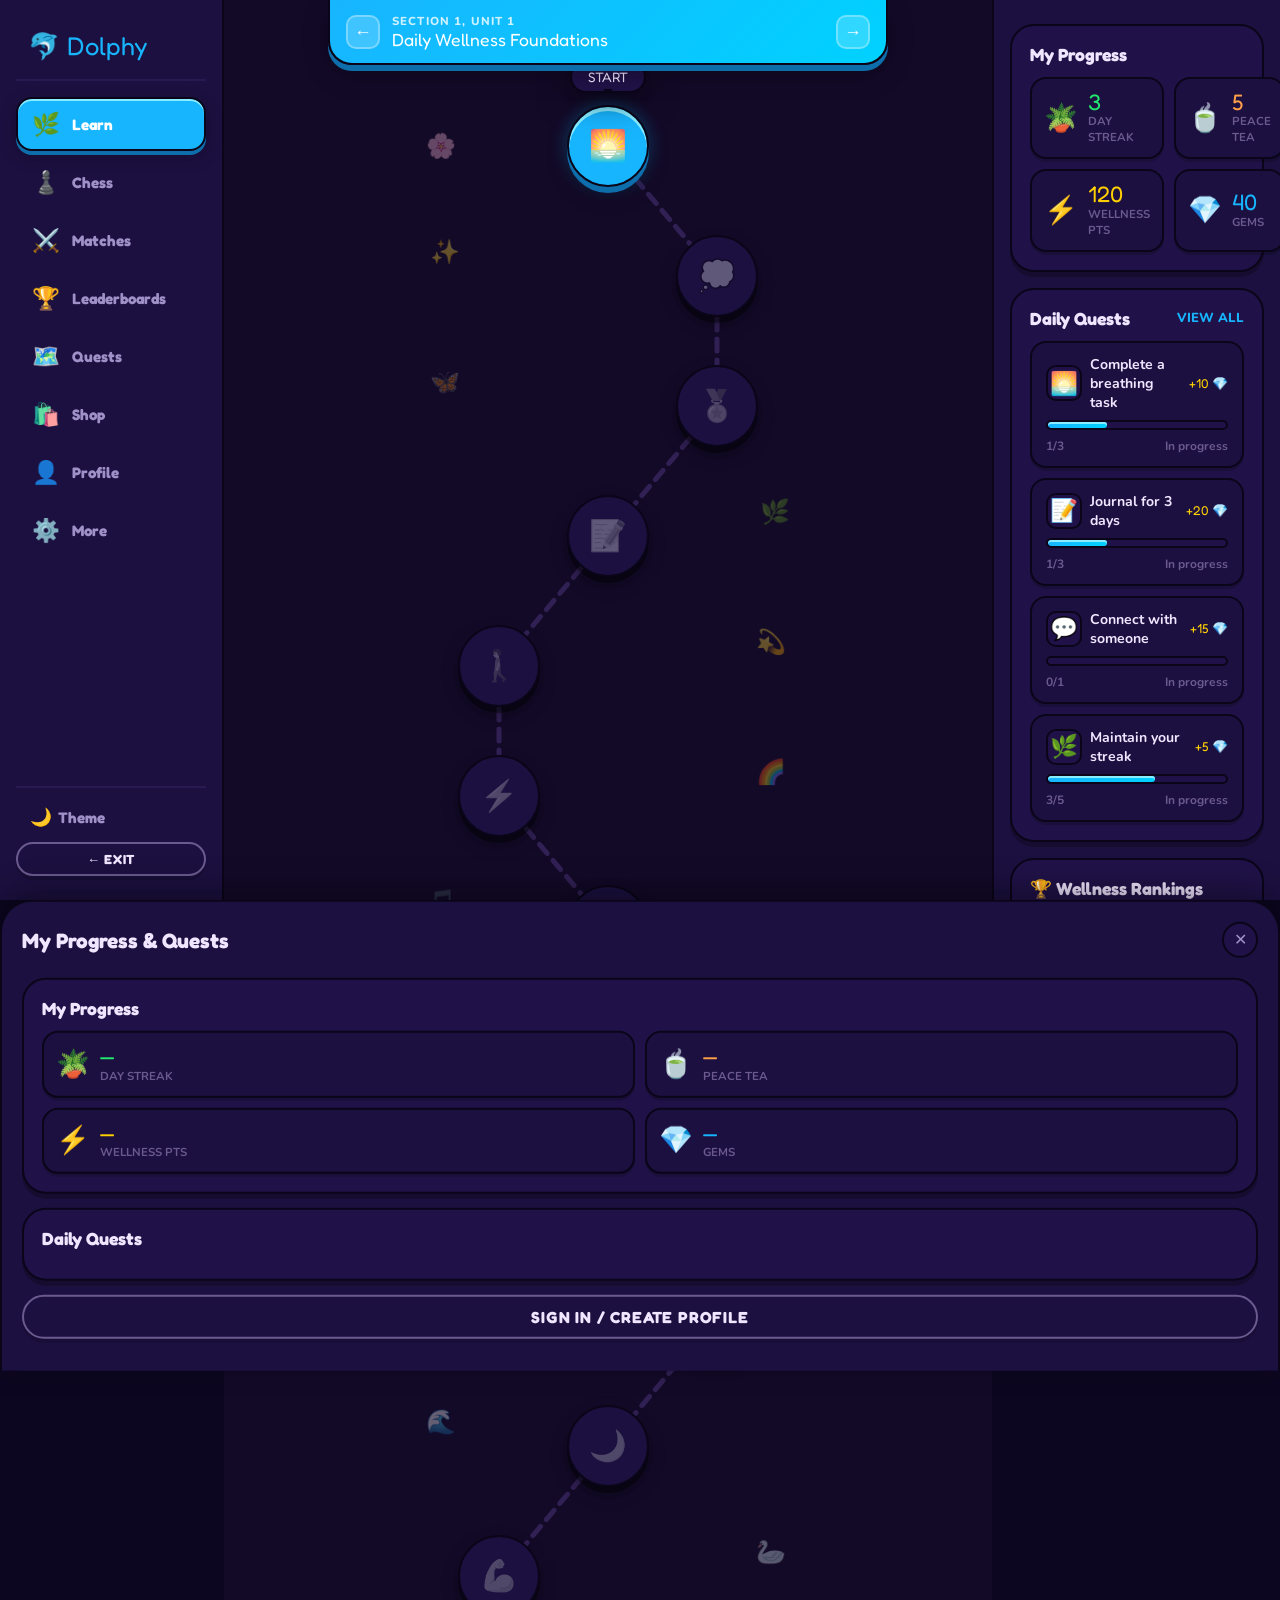
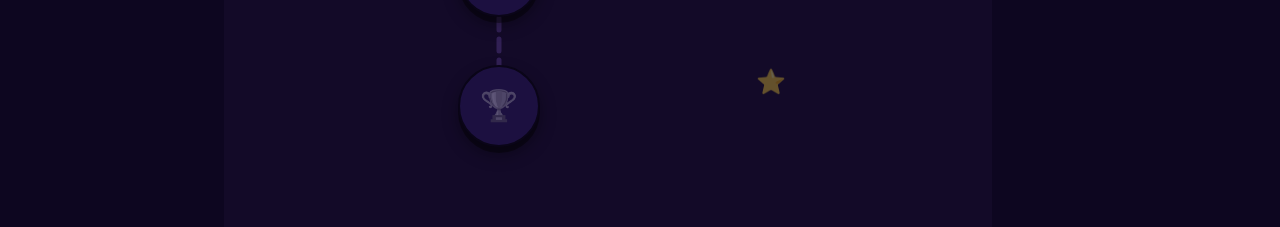
==== app.html @ 39a1925b "frontend'in yarisi bitti." ====
<!DOCTYPE html>
<html lang="en" data-theme="dark">
<head>
  <meta charset="UTF-8" />
  <meta name="viewport" content="width=device-width, initial-scale=1.0" />
  <title>Daily Wellness Path — Dolphy</title>
  <meta name="description" content="Your daily mental wellness learning path on Dolphy." />
  <link rel="preconnect" href="https://fonts.googleapis.com" />
  <link rel="preconnect" href="https://fonts.gstatic.com" crossorigin />
  <link href="https://fonts.googleapis.com/css2?family=Fredoka+One&family=Nunito:wght@400;600;700;800;900&display=swap" rel="stylesheet" />
  <link rel="stylesheet" href="styles.css" />
</head>
<body>

  <!-- Mobile Topbar -->
  <header class="mobile-topbar" id="mobile-topbar" role="banner">
    <div class="mobile-topbar__logo">🐬 Dolphy</div>
    <div class="mobile-topbar__stats" role="status" aria-label="Your stats">
      <div class="stat-chip" title="Day Streak"><span class="stat-chip__icon" aria-hidden="true">🪴</span><span class="stat-chip__val" id="m-streak">—</span></div>
      <div class="stat-chip" title="Peace Tea"><span class="stat-chip__icon" aria-hidden="true">🍵</span><span class="stat-chip__val" id="m-hp">—</span></div>
      <div class="stat-chip" title="Wellness Points"><span class="stat-chip__icon" aria-hidden="true">⚡</span><span class="stat-chip__val" id="m-xp">—</span></div>
      <button class="theme-toggle theme-toggle--sm" id="theme-toggle-mobile" onclick="ThemeManager.toggle()" aria-label="Toggle theme">
        <span class="theme-toggle__icon">🌙</span>
      </button>
    </div>
  </header>

  <div class="app-layout">

    <!-- LEFT SIDEBAR -->
    <aside class="sidebar-left" id="sidebar-left" role="navigation" aria-label="App navigation">
      <div class="sidebar-left__logo">🐬 Dolphy</div>
      <nav class="sidebar-nav" id="sidebar-nav" aria-label="Main menu"></nav>
      <div class="sidebar-left__footer">
        <button class="theme-toggle theme-toggle--sidebar" onclick="ThemeManager.toggle()" aria-label="Toggle theme">
          <span class="theme-toggle__icon">🌙</span>
          <span class="theme-toggle__label">Theme</span>
        </button>
        <button class="clay-btn clay-btn--ghost clay-btn--sm sidebar-logout" id="btn-exit-app" onclick="App.navigate('landing')">← Exit</button>
      </div>
    </aside>

    <!-- MAIN CONTENT FEED -->
    <main class="main-feed" id="main-feed" role="main">

      <!-- LEARN PANEL -->
      <div class="content-panel" id="panel-learn">
        <div class="section-banner" id="section-banner">
          <button class="section-banner__back" id="btn-prev-section" onclick="PathManager.prevSection()" aria-label="Previous section">←</button>
          <div class="section-banner__text">
            <div class="section-banner__label" id="banner-label">SECTION 1, UNIT 1</div>
            <div class="section-banner__title" id="banner-title">Daily Wellness Foundations</div>
          </div>
          <button class="section-banner__next" id="btn-next-section" onclick="PathManager.nextSection()" aria-label="Next section">→</button>
        </div>
        <div class="node-path-canvas" id="node-path-canvas" role="list" aria-label="Wellness task path"></div>
      </div>

      <!-- CHESS PANEL -->
      <div class="content-panel" id="panel-chess" style="display:none;"></div>

      <!-- PLACEHOLDER PANELS -->
      <div class="content-panel" id="panel-leaderboards" style="display:none;">
        <div class="placeholder-panel"><div class="placeholder-panel__emoji">🏆</div><h2>Leaderboards</h2><p>Complete more daily tasks to unlock competitive wellness rankings!</p></div>
      </div>
      <div class="content-panel" id="panel-quests" style="display:none;">
        <div class="placeholder-panel"><div class="placeholder-panel__emoji">🗺️</div><h2>Weekly Quests</h2><p>Special weekly wellness challenges appear here. Keep up your streak!</p></div>
      </div>
      <div class="content-panel" id="panel-shop" style="display:none;">
        <div class="placeholder-panel"><div class="placeholder-panel__emoji">🛍️</div><h2>Shop</h2><p>Spend your Gems on themes, power-ups, and wellness extras — coming soon!</p></div>
      </div>
      <div class="content-panel" id="panel-profile" style="display:none;">
        <div class="placeholder-panel"><div class="placeholder-panel__emoji">👤</div><h2>Profile</h2><p>View your wellness history, mood trends, and journal entries — coming soon!</p></div>
      </div>
      <div class="content-panel" id="panel-matches" style="display:none;">
        <div class="placeholder-panel"><div class="placeholder-panel__emoji">🤝</div><h2>Buddy System</h2><p>Connect with a wellness buddy and support each other — coming soon!</p></div>
      </div>
      <div class="content-panel" id="panel-more" style="display:none;">
        <div class="placeholder-panel"><div class="placeholder-panel__emoji">⚙️</div><h2>Settings</h2><p>Notification preferences, accessibility options, and more — coming soon!</p></div>
      </div>
    </main>

    <!-- RIGHT SIDEBAR -->
    <aside class="sidebar-right" id="sidebar-right" role="complementary" aria-label="Stats and quests">

      <!-- User Stats Card -->
      <div class="right-card" id="user-stats-card">
        <div class="right-card__header"><h3>My Progress</h3></div>
        <div class="stats-grid" role="list" aria-label="User statistics">
          <div class="stats-item stats-item--streak" role="listitem">
            <div class="stats-item__icon" aria-hidden="true">🪴</div>
            <div class="stats-item__info"><span class="stats-item__val" id="d-streak">—</span><span class="stats-item__label">Day Streak</span></div>
          </div>
          <div class="stats-item stats-item--hp" role="listitem">
            <div class="stats-item__icon" aria-hidden="true">🍵</div>
            <div class="stats-item__info"><span class="stats-item__val" id="d-hp">—</span><span class="stats-item__label">Peace Tea</span></div>
          </div>
          <div class="stats-item stats-item--xp" role="listitem">
            <div class="stats-item__icon" aria-hidden="true">⚡</div>
            <div class="stats-item__info"><span class="stats-item__val" id="d-xp">—</span><span class="stats-item__label">Wellness Pts</span></div>
          </div>
          <div class="stats-item stats-item--gems" role="listitem">
            <div class="stats-item__icon" aria-hidden="true">💎</div>
            <div class="stats-item__info"><span class="stats-item__val" id="d-gems">—</span><span class="stats-item__label">Gems</span></div>
          </div>
        </div>
      </div>

      <!-- Daily Quests Card -->
      <div class="right-card" id="daily-quests-card">
        <div class="right-card__header">
          <h3>Daily Quests</h3>
          <button class="view-all-btn" id="btn-view-all-quests">View All</button>
        </div>
        <div id="daily-quests-list"></div>
      </div>

      <!-- Leaderboard Teaser -->
      <div class="right-card" id="leaderboard-card">
        <div class="right-card__header"><h3>🏆 Wellness Rankings</h3></div>
        <div class="leaderboard-unlock">
          <div class="leaderboard-unlock__icon" aria-hidden="true">🔒</div>
          <p>Complete <strong>2 more tasks</strong> to unlock wellness rankings!</p>
          <div class="xp-progress-wrap">
            <div class="xp-progress-bar" role="progressbar" aria-valuenow="60" aria-valuemin="0" aria-valuemax="100" aria-label="Ranking unlock progress">
              <div class="xp-progress-fill" style="width:60%"></div>
            </div>
            <span class="xp-progress-label">3/5 Tasks</span>
          </div>
        </div>
        <div id="leaderboard-preview"></div>
      </div>

      <!-- CTA Card -->
      <div class="right-card right-card--cta" id="cta-card">
        <p>🌱 Save your progress and access Dolphy across all your devices!</p>
        <button class="clay-btn clay-btn--primary clay-btn--full" id="btn-create-profile-cta" onclick="App.navigate('signup')">Create a Free Profile</button>
        <button class="clay-btn clay-btn--ghost clay-btn--full" id="btn-signin-cta" onclick="App.navigate('login')">Sign In</button>
      </div>
    </aside>
  </div>

  <!-- Mobile Bottom Nav -->
  <nav class="mobile-bottom-nav" id="mobile-bottom-nav" aria-label="Mobile navigation"></nav>

  <!-- Drawer Overlay -->
  <div class="drawer-overlay" id="drawer-overlay" role="presentation"></div>

  <!-- Stats Drawer (mobile) -->
  <div class="mobile-drawer" id="stats-drawer" role="dialog" aria-modal="true" aria-label="Stats and quests">
    <div class="mobile-drawer__header">
      <h3>My Progress &amp; Quests</h3>
      <button class="drawer-close-btn" id="btn-close-drawer" aria-label="Close">✕</button>
    </div>
    <div class="mobile-drawer__body" id="stats-drawer-body"></div>
  </div>

  <!-- Lesson/Task Preview Modal -->
  <div class="modal-overlay" id="lesson-modal" role="dialog" aria-modal="true" aria-label="Task details">
    <div class="lesson-modal-card" id="lesson-modal-card"></div>
  </div>

  <script src="app.js"></script>
  <script src="chess.js"></script>
  <script src="learn.js"></script>
</body>
</html>
---- styles.css ----
/* ============================================================
   DOLPHY — GLOBAL DESIGN SYSTEM v3.0
   Mental Wellness · Claymorphism · Light & Dark Mode
   ============================================================ */

/* ============================================================
   DARK MODE TOKENS (Default)
   ============================================================ */
:root,
[data-theme="dark"] {
  --bg-deep:         #0D0620;
  --bg-mid:          #130A28;
  --bg-panel:        #1C1040;
  --bg-panel-hover:  #241450;
  --bg-card:         #201248;

  --blue-main:       #18B5FF;
  --blue-glow:       #00D2FF;
  --blue-shadow:     #0E6EAB;
  --blue-depth:      #0084B4;
  --blue-inset:      #8AEDFF;

  --yellow:          #FFD000;
  --yellow-shadow:   #C49B00;
  --yellow-glow:     #FFE55C;

  --green-ok:        #22E86E;
  --green-ok-shadow: #0FAA48;
  --red-danger:      #FF4D6D;
  --purple-accent:   #B44FFF;
  --purple-shadow:   #7A2ABF;

  --text-primary:    #F0E6FF;
  --text-secondary:  #A090C8;
  --text-muted:      #6B5A8E;
  --text-on-blue:    #FFFFFF;

  --border-dark:          #0A0518;
  --border-radius-sm:     10px;
  --border-radius-md:     16px;
  --border-radius-lg:     24px;
  --border-radius-xl:     32px;
  --border-radius-pill:   999px;
  --border-width:         2.5px;

  --shadow-card:          0 8px 32px rgba(0,0,0,0.55);
  --shadow-node:          0 6px 20px rgba(0,0,0,0.6);
  --shadow-glow-blue:     0 0 18px rgba(24,181,255,0.35);

  --chess-sq-light:  #e8d5b0;
  --chess-sq-dark:   #8B5E3C;
  --chess-selected:  rgba(255,220,0,0.55);
  --chess-movable:   rgba(34,232,110,0.45);
  --chess-last-move: rgba(24,181,255,0.30);

  --landing-nav-bg:  rgba(13, 6, 32, 0.93);
  --footer-bg:       #0E6EAB;
  --auth-page-bg:    radial-gradient(ellipse at 30% 30%, #1C1040 0%, #0D0620 70%);
  --quest-body-bg:   #0D0620;
  --path-line-color: rgba(128, 90, 200, 0.28);
}

/* ============================================================
   LIGHT MODE TOKENS
   ============================================================ */
[data-theme="light"] {
  --bg-deep:         #F5F0FF;
  --bg-mid:          #EDE6FF;
  --bg-panel:        #FFFFFF;
  --bg-panel-hover:  #F0EAFF;
  --bg-card:         #FAF7FF;

  --blue-main:       #0099E6;
  --blue-glow:       #00BFFF;
  --blue-shadow:     #006FA8;
  --blue-depth:      #005F8F;
  --blue-inset:      #7DD6FF;

  --yellow:          #F5A800;
  --yellow-shadow:   #B07800;
  --yellow-glow:     #FFD055;

  --green-ok:        #16C45A;
  --green-ok-shadow: #0A9040;
  --red-danger:      #E63352;
  --purple-accent:   #9B35E8;
  --purple-shadow:   #6B1FA8;

  --text-primary:    #1A0A40;
  --text-secondary:  #4A3870;
  --text-muted:      #8878A8;
  --text-on-blue:    #FFFFFF;

  --border-dark:     #D0C0F0;

  --shadow-card:          0 4px 20px rgba(100,60,200,0.12);
  --shadow-node:          0 6px 20px rgba(100,60,200,0.20);
  --shadow-glow-blue:     0 0 16px rgba(0,153,230,0.25);

  --chess-sq-light:  #f0d9b5;
  --chess-sq-dark:   #b58863;
  --chess-selected:  rgba(245,168,0,0.5);
  --chess-movable:   rgba(22,196,90,0.4);
  --chess-last-move: rgba(0,153,230,0.25);

  --landing-nav-bg:  rgba(245, 240, 255, 0.96);
  --footer-bg:       #0E6EAB;
  --auth-page-bg:    radial-gradient(ellipse at 30% 30%, #EDE6FF 0%, #F5F0FF 70%);
  --quest-body-bg:   #F5F0FF;
  --path-line-color: rgba(100, 60, 200, 0.20);
}

/* ============================================================
   FONTS & GLOBAL VARS
   ============================================================ */
:root {
  --font-display: 'Fredoka One', 'Nunito', sans-serif;
  --font-body:    'Nunito', sans-serif;
  --transition-fast: 0.12s ease;
  --transition-med:  0.22s cubic-bezier(0.34,1.56,0.64,1);
  --transition-slow: 0.35s ease;
  --sidebar-left-w:  224px;
  --sidebar-right-w: 288px;
}

/* ============================================================
   RESET & BASE
   ============================================================ */
*, *::before, *::after { box-sizing: border-box; margin: 0; padding: 0; }
html { scroll-behavior: smooth; font-size: 16px; }

body {
  font-family: var(--font-body);
  background: var(--bg-deep);
  color: var(--text-primary);
  min-height: 100vh;
  overflow-x: hidden;
  transition: background 0.3s ease, color 0.3s ease;
}

a { color: var(--blue-main); text-decoration: none; }
a:hover { text-decoration: underline; }
button { cursor: pointer; font-family: var(--font-body); }

/* ============================================================
   THEME TOGGLE BUTTON
   ============================================================ */
.theme-toggle {
  display: inline-flex;
  align-items: center;
  gap: 6px;
  background: var(--bg-card);
  border: var(--border-width) solid var(--border-dark);
  border-radius: var(--border-radius-pill);
  padding: 6px 12px;
  cursor: pointer;
  font-size: 1rem;
  color: var(--text-primary);
  transition: transform var(--transition-fast), background var(--transition-fast), box-shadow var(--transition-fast);
  box-shadow: 0 3px 0 rgba(0,0,0,0.25);
  line-height: 1;
}
.theme-toggle:hover { transform: translateY(-2px); background: var(--bg-panel-hover); }
.theme-toggle:active { transform: translateY(1px); }
.theme-toggle__icon { font-size: 1.1rem; line-height: 1; transition: transform 0.4s; }
.theme-toggle:hover .theme-toggle__icon { transform: rotate(20deg) scale(1.1); }
.theme-toggle--sm { padding: 5px 9px; font-size: 0.95rem; }

.theme-toggle--sidebar {
  width: 100%;
  justify-content: flex-start;
  border-radius: var(--border-radius-md);
  margin-bottom: 8px;
  font-family: var(--font-display);
  font-size: 0.95rem;
  color: var(--text-secondary);
  background: transparent;
  border-color: transparent;
  box-shadow: none;
}
.theme-toggle--sidebar:hover {
  color: var(--text-primary);
  background: var(--bg-panel-hover);
  border-color: rgba(255,255,255,0.08);
  box-shadow: none;
  transform: none;
}
.theme-toggle__label { font-size: 0.95rem; font-weight: 700; }

/* ============================================================
   CLAY BUTTON SYSTEM
   ============================================================ */
.clay-btn {
  display: inline-flex;
  align-items: center;
  justify-content: center;
  gap: 8px;
  font-family: var(--font-display);
  font-size: 1rem;
  font-weight: 700;
  border: var(--border-width) solid var(--border-dark);
  border-radius: var(--border-radius-pill);
  padding: 10px 24px;
  cursor: pointer;
  transition: transform var(--transition-fast), box-shadow var(--transition-fast), background var(--transition-fast);
  user-select: none;
  white-space: nowrap;
  text-transform: uppercase;
  letter-spacing: 0.05em;
  position: relative;
}

.clay-btn--primary {
  background: var(--blue-main);
  color: var(--text-on-blue);
  box-shadow: inset 0 3px 0 var(--blue-inset), 0 5px 0 var(--blue-shadow), 0 7px 12px rgba(0,0,0,0.3);
}
.clay-btn--primary:hover {
  transform: translateY(-2px);
  box-shadow: inset 0 3px 0 var(--blue-inset), 0 7px 0 var(--blue-shadow), 0 10px 20px rgba(0,0,0,0.35), var(--shadow-glow-blue);
}
.clay-btn--primary:active { transform: translateY(4px); box-shadow: inset 0 3px 0 var(--blue-inset), 0 2px 0 var(--blue-shadow); }

.clay-btn--ghost {
  background: transparent;
  color: var(--text-primary);
  border-color: var(--text-muted);
  box-shadow: 0 4px 0 rgba(0,0,0,0.15);
}
.clay-btn--ghost:hover { transform: translateY(-2px); border-color: var(--blue-main); color: var(--blue-main); box-shadow: 0 6px 0 var(--blue-shadow); }
.clay-btn--ghost:active { transform: translateY(3px); }

.clay-btn--social {
  background: var(--bg-card);
  color: var(--text-primary);
  border-color: var(--border-dark);
  box-shadow: 0 4px 0 rgba(0,0,0,0.2);
  font-size: 0.9rem;
  text-transform: none;
  letter-spacing: 0;
  gap: 12px;
}
.clay-btn--social:hover { transform: translateY(-2px); background: var(--bg-panel-hover); }

.clay-btn--xl   { font-size: 1.12rem; padding: 14px 34px; }
.clay-btn--sm   { font-size: 0.82rem; padding: 7px 16px; }
.clay-btn--full { width: 100%; }

.social-icon {
  display: inline-flex; align-items: center; justify-content: center;
  width: 26px; height: 26px;
  border-radius: 50%;
  font-weight: 900; font-size: 0.85rem;
  flex-shrink: 0;
}
.social-icon--google { background: #fff; color: #EA4335; border: 1.5px solid #ddd; font-style: italic; }
.social-icon--fb     { background: #1877F2; color: white; }

/* ============================================================
   CLAY INPUT
   ============================================================ */
.clay-input {
  width: 100%;
  background: var(--bg-mid);
  border: var(--border-width) solid var(--border-dark);
  border-radius: var(--border-radius-md);
  padding: 14px 16px;
  font-family: var(--font-body);
  font-size: 1rem;
  color: var(--text-primary);
  outline: none;
  transition: border-color var(--transition-fast), box-shadow var(--transition-fast), background var(--transition-fast);
  resize: vertical;
}
.clay-input::placeholder { color: var(--text-muted); }
.clay-input:focus {
  border-color: var(--blue-main);
  box-shadow: 0 0 0 3px rgba(24,181,255,0.18), 0 4px 12px rgba(0,0,0,0.15);
  background: var(--bg-panel);
}

/* ============================================================
   LANDING PAGE
   ============================================================ */
body { background: var(--bg-deep); }

/* Landing Nav */
.landing-nav {
  position: sticky;
  top: 0; z-index: 100;
  display: flex;
  align-items: center;
  justify-content: space-between;
  padding: 14px 48px;
  background: var(--landing-nav-bg);
  backdrop-filter: blur(14px);
  border-bottom: var(--border-width) solid rgba(128,90,200,0.12);
}
.landing-nav__logo {
  font-family: var(--font-display);
  font-size: 1.9rem;
  color: var(--blue-main);
  letter-spacing: -0.02em;
  text-shadow: 0 0 20px rgba(24,181,255,0.3);
}
.landing-nav__actions { display: flex; align-items: center; gap: 10px; }

/* Hero */
.hero {
  display: grid;
  grid-template-columns: 1fr 1fr;
  gap: 48px;
  align-items: center;
  min-height: calc(100vh - 76px);
  padding: 60px 80px;
  max-width: 1400px;
  margin: 0 auto;
}

.hero__badge {
  display: inline-flex;
  align-items: center;
  gap: 8px;
  background: rgba(24,181,255,0.10);
  border: 1.5px solid rgba(24,181,255,0.28);
  border-radius: var(--border-radius-pill);
  padding: 6px 18px;
  font-size: 0.85rem;
  font-weight: 700;
  color: var(--blue-main);
  margin-bottom: 24px;
}

.hero__title {
  font-family: var(--font-display);
  font-size: clamp(2.8rem, 5vw, 4.5rem);
  line-height: 1.1;
  color: var(--text-primary);
  margin-bottom: 20px;
}
.text-gradient {
  background: linear-gradient(135deg, var(--blue-glow) 0%, var(--yellow) 100%);
  -webkit-background-clip: text;
  -webkit-text-fill-color: transparent;
  background-clip: text;
}
.hero__subtitle {
  font-size: 1.1rem;
  color: var(--text-secondary);
  line-height: 1.7;
  margin-bottom: 36px;
  max-width: 480px;
}
.hero__cta-group { display: flex; gap: 14px; flex-wrap: wrap; margin-bottom: 32px; }
.hero__social-proof {
  display: flex; align-items: center; gap: 10px;
  font-size: 0.9rem; color: var(--text-secondary);
}
.avatar-stack { display: flex; }
.avatar-chip {
  width: 34px; height: 34px;
  border-radius: 50%;
  background: var(--bg-panel);
  border: 2px solid var(--border-dark);
  display: flex; align-items: center; justify-content: center;
  font-size: 1.1rem;
  margin-left: -8px;
  box-shadow: var(--shadow-card);
}
.avatar-chip:first-child { margin-left: 0; }

/* Hero illustration */
.hero__illustration { display: flex; align-items: center; justify-content: center; }
.hero__emoji-showcase {
  position: relative;
  width: 380px; height: 380px;
  display: flex; align-items: center; justify-content: center;
}
.hero__main-emoji {
  font-size: 10rem; line-height: 1;
  filter: drop-shadow(0 8px 24px rgba(0,0,0,0.4));
  animation: hero-bob 3s ease-in-out infinite;
}
@keyframes hero-bob {
  0%, 100% { transform: translateY(0) rotate(-3deg); }
  50%       { transform: translateY(-18px) rotate(3deg); }
}
.emoji-float {
  position: absolute; font-size: 2rem;
  animation: float-orbit 4s ease-in-out infinite;
}
.emoji-float--1 { top: 10%; left: 8%;   animation-delay: 0s;   }
.emoji-float--2 { top: 5%;  right: 12%; animation-delay: 0.8s; }
.emoji-float--3 { bottom: 12%; left: 12%; animation-delay: 1.4s; }
.emoji-float--4 { bottom: 8%;  right: 8%; animation-delay: 0.5s; }
@keyframes float-orbit {
  0%, 100% { transform: translateY(0); }
  50%       { transform: translateY(-14px); }
}
.hero__stat-pill {
  position: absolute;
  display: flex; align-items: center; gap: 8px;
  background: var(--bg-card);
  border: var(--border-width) solid var(--border-dark);
  border-radius: var(--border-radius-pill);
  padding: 8px 16px;
  font-family: var(--font-display);
  font-size: 0.92rem;
  font-weight: 700;
  box-shadow: 0 4px 16px rgba(0,0,0,0.3);
  animation: pill-float 3.5s ease-in-out infinite;
  white-space: nowrap;
}
.pill-1 { top: 22%; right: -5%; animation-delay: 0.3s; color: var(--green-ok); }
.pill-2 { bottom: 22%; left: -4%; animation-delay: 1s; color: var(--yellow); }
@keyframes pill-float {
  0%, 100% { transform: translateY(0) rotate(-1deg); }
  50%       { transform: translateY(-8px) rotate(1deg); }
}

/* Feature Strip */
.feature-strip {
  display: grid;
  grid-template-columns: repeat(3, 1fr);
  gap: 24px;
  padding: 60px 80px;
  max-width: 1400px;
  margin: 0 auto;
}
.feature-card {
  background: var(--bg-panel);
  border: var(--border-width) solid var(--border-dark);
  border-radius: var(--border-radius-lg);
  padding: 32px 28px;
  box-shadow: 0 6px 0 rgba(0,0,0,0.3), var(--shadow-card);
  transition: transform var(--transition-med), box-shadow var(--transition-med);
}
.feature-card:hover { transform: translateY(-6px); box-shadow: 0 12px 0 rgba(0,0,0,0.25), 0 20px 40px rgba(0,0,0,0.2); }
.feature-card__icon { font-size: 3rem; margin-bottom: 16px; display: block; }
.feature-card h3 { font-family: var(--font-display); font-size: 1.3rem; margin-bottom: 10px; }
.feature-card p { font-size: 0.95rem; color: var(--text-secondary); line-height: 1.6; }

/* Feature Rows */
.feature-rows { max-width: 1400px; margin: 0 auto; padding: 40px 80px 80px; display: flex; flex-direction: column; gap: 80px; }
.feature-row { display: grid; grid-template-columns: 1fr 1fr; gap: 64px; align-items: center; }
.feature-row--reverse { direction: rtl; }
.feature-row--reverse > * { direction: ltr; }
.feature-row__text h2 { font-family: var(--font-display); font-size: 2.4rem; color: var(--blue-main); margin-bottom: 16px; }
.feature-row__text p  { font-size: 1.05rem; color: var(--text-secondary); line-height: 1.7; }

.feature-mockup {
  background: var(--bg-panel);
  border: var(--border-width) solid var(--border-dark);
  border-radius: var(--border-radius-lg);
  padding: 40px;
  display: flex; flex-direction: column; align-items: center; gap: 20px;
  box-shadow: 0 8px 0 rgba(0,0,0,0.3), var(--shadow-card);
}
.mockup-emoji-big { font-size: 5rem; }
.mockup-card { background: var(--bg-card); border: var(--border-width) solid var(--border-dark); border-radius: var(--border-radius-md); padding: 20px; width: 100%; display: flex; flex-direction: column; gap: 10px; }
.mockup-bar { height: 12px; background: linear-gradient(90deg, var(--blue-main), var(--blue-glow)); border-radius: var(--border-radius-pill); border: 1.5px solid var(--border-dark); }

.streak-display { display: flex; align-items: center; gap: 12px; background: var(--bg-card); border: var(--border-width) solid var(--border-dark); border-radius: var(--border-radius-lg); padding: 20px 28px; }
.streak-icon   { font-size: 2.8rem; }
.streak-number { font-family: var(--font-display); font-size: 3rem; color: var(--yellow); }
.streak-label  { font-size: 0.95rem; color: var(--text-secondary); font-weight: 700; }

/* CTA Banner */
.cta-banner {
  max-width: 780px;
  margin: 0 auto 80px;
  background: var(--bg-panel);
  border: var(--border-width) solid var(--border-dark);
  border-radius: var(--border-radius-xl);
  padding: 60px 48px;
  text-align: center;
  box-shadow: 0 8px 0 rgba(0,0,0,0.3), var(--shadow-card);
  display: flex; flex-direction: column; align-items: center; gap: 16px;
}
.cta-banner h2 { font-family: var(--font-display); font-size: 2rem; color: var(--text-primary); }
.cta-banner p  { font-size: 1.05rem; color: var(--text-secondary); line-height: 1.6; max-width: 480px; }

/* Footer */
.landing-footer { position: relative; margin-top: 40px; }
.footer-wave { width: 100%; overflow: hidden; line-height: 0; transform: scaleX(-1); }
.footer-wave svg { display: block; width: 100%; height: 100px; }
.footer-body { background: var(--footer-bg); padding: 60px 80px 40px; }
.footer-top { display: grid; grid-template-columns: 280px 1fr; gap: 60px; margin-bottom: 48px; }
.footer-brand .footer-logo { font-family: var(--font-display); font-size: 2rem; color: white; margin-bottom: 12px; }
.footer-brand p { color: rgba(255,255,255,0.75); font-size: 0.95rem; line-height: 1.6; }
.footer-links { display: flex; gap: 48px; flex-wrap: wrap; }
.footer-col { display: flex; flex-direction: column; gap: 10px; }
.footer-col h4 { font-family: var(--font-display); color: white; font-size: 1rem; margin-bottom: 4px; }
.footer-col a { color: rgba(255,255,255,0.7); font-size: 0.9rem; text-decoration: none; transition: color var(--transition-fast); }
.footer-col a:hover { color: white; text-decoration: underline; }
.footer-bottom { border-top: 1px solid rgba(255,255,255,0.15); padding-top: 24px; color: rgba(255,255,255,0.5); font-size: 0.82rem; line-height: 1.6; }

/* ============================================================
   AUTH PAGES (signup.html, login.html)
   ============================================================ */
.auth-page {
  min-height: 100vh;
  background: var(--auth-page-bg);
  display: flex;
  align-items: center;
  justify-content: center;
  padding: 40px 24px;
  position: relative;
}
.auth-page__back {
  position: absolute; top: 20px; left: 20px;
  background: var(--bg-card);
  border: var(--border-width) solid var(--border-dark);
  border-radius: var(--border-radius-md);
  color: var(--text-secondary);
  font-size: 1.2rem;
  width: 40px; height: 40px;
  display: flex; align-items: center; justify-content: center;
  cursor: pointer;
  box-shadow: 0 3px 0 rgba(0,0,0,0.2);
  transition: transform var(--transition-fast), color var(--transition-fast);
}
.auth-page__back:hover { transform: translateX(-2px); color: var(--blue-main); }

.auth-page__login-corner { position: absolute; top: 20px; right: 20px; }
.auth-page__theme-toggle { position: absolute; top: 20px; right: 130px; }

.auth-card {
  background: var(--bg-panel);
  border: var(--border-width) solid var(--border-dark);
  border-radius: var(--border-radius-xl);
  padding: 48px 40px;
  width: 100%; max-width: 460px;
  box-shadow: 0 12px 0 rgba(0,0,0,0.4), 0 24px 60px rgba(0,0,0,0.3);
  display: flex; flex-direction: column; gap: 16px; align-items: center;
}
.auth-card__logo { font-family: var(--font-display); font-size: 2rem; color: var(--blue-main); margin-bottom: 4px; }
.auth-card__title { font-family: var(--font-display); font-size: 1.6rem; color: var(--text-primary); text-align: center; }
.auth-card__subtitle { font-size: 0.95rem; color: var(--text-secondary); text-align: center; }

.auth-form { width: 100%; display: flex; flex-direction: column; gap: 12px; }
.form-field { position: relative; }
.forgot-btn { position: absolute; right: 14px; top: 50%; transform: translateY(-50%); background: none; border: none; color: var(--blue-main); font-size: 0.8rem; font-weight: 700; cursor: pointer; }
.password-toggle-btn { position: absolute; right: 14px; top: 50%; transform: translateY(-50%); background: none; border: none; font-size: 1rem; cursor: pointer; color: var(--text-muted); padding: 0; }
.password-toggle-btn:hover { color: var(--text-primary); }

.auth-divider { width: 100%; display: flex; align-items: center; gap: 16px; color: var(--text-muted); font-size: 0.85rem; font-weight: 700; }
.auth-divider::before, .auth-divider::after { content: ''; flex: 1; height: 1px; background: var(--border-dark); }
.auth-social { width: 100%; display: flex; gap: 10px; }
.auth-social .clay-btn--social { flex: 1; padding: 11px 12px; font-size: 0.88rem; }
.auth-legal { font-size: 0.78rem; color: var(--text-muted); text-align: center; line-height: 1.5; }
.auth-switch { font-size: 0.9rem; color: var(--text-secondary); text-align: center; }
.auth-error { background: rgba(255,77,109,0.1); border: 1.5px solid var(--red-danger); color: var(--red-danger); border-radius: var(--border-radius-md); padding: 10px 14px; font-size: 0.9rem; text-align: center; }

/* ============================================================
   APP LAYOUT (app.html)
   ============================================================ */
.mobile-topbar {
  display: none;
  align-items: center;
  justify-content: space-between;
  padding: 10px 16px;
  background: var(--bg-panel);
  border-bottom: var(--border-width) solid var(--border-dark);
  position: sticky;
  top: 0; z-index: 200;
}
.mobile-topbar__logo { font-family: var(--font-display); font-size: 1.4rem; color: var(--blue-main); }
.mobile-topbar__stats { display: flex; align-items: center; gap: 6px; }

.stat-chip {
  display: flex; align-items: center; gap: 5px;
  background: var(--bg-card);
  border: var(--border-width) solid var(--border-dark);
  border-radius: var(--border-radius-pill);
  padding: 5px 10px;
  font-family: var(--font-display);
  font-size: 0.85rem;
  box-shadow: 0 3px 0 rgba(0,0,0,0.3);
  transition: transform var(--transition-fast);
  cursor: pointer;
}
.stat-chip:hover { transform: translateY(-2px); }
.stat-chip[data-stat="streak"] .stat-chip__val { color: var(--green-ok); }
.stat-chip[data-stat="hp"]     .stat-chip__val { color: #FF9F4A; }
.stat-chip[data-stat="xp"]     .stat-chip__val { color: var(--yellow); }

.app-layout {
  display: grid;
  grid-template-columns: var(--sidebar-left-w) 1fr var(--sidebar-right-w);
  min-height: 100vh;
}

/* LEFT SIDEBAR */
.sidebar-left {
  position: sticky; top: 0;
  height: 100vh; overflow-y: auto;
  background: var(--bg-panel);
  border-right: var(--border-width) solid var(--border-dark);
  display: flex; flex-direction: column;
  padding: 24px 16px; gap: 8px; z-index: 50;
  scrollbar-width: none;
}
.sidebar-left::-webkit-scrollbar { display: none; }
.sidebar-left__logo { font-family: var(--font-display); font-size: 1.6rem; color: var(--blue-main); padding: 6px 12px 18px; border-bottom: var(--border-width) solid rgba(128,90,200,0.12); margin-bottom: 8px; }
.sidebar-nav { flex: 1; display: flex; flex-direction: column; gap: 4px; }

.nav-item {
  display: flex; align-items: center; gap: 12px;
  padding: 11px 14px;
  border-radius: var(--border-radius-md);
  border: var(--border-width) solid transparent;
  font-family: var(--font-display);
  font-size: 1rem;
  color: var(--text-secondary);
  cursor: pointer;
  transition: all var(--transition-fast);
  background: transparent;
  width: 100%; text-align: left;
}
.nav-item:hover { color: var(--text-primary); border-color: rgba(128,90,200,0.15); background: var(--bg-panel-hover); }
.nav-item.active {
  background: var(--blue-main);
  color: white;
  border-color: var(--border-dark);
  box-shadow: inset 0 2px 0 var(--blue-inset), 0 4px 0 var(--blue-shadow), 0 6px 16px rgba(0,0,0,0.25);
}
.nav-item__icon  { font-size: 1.4rem; flex-shrink: 0; }
.nav-item__label { font-size: 0.95rem; font-weight: 700; }
.sidebar-left__footer { padding-top: 12px; border-top: var(--border-width) solid rgba(128,90,200,0.12); }
.sidebar-logout { width: 100%; text-align: center; }

/* MAIN FEED */
.main-feed {
  display: flex; flex-direction: column; align-items: center;
  overflow-y: auto; overflow-x: hidden;
  background: var(--bg-mid);
  min-height: 100vh; position: relative;
}

.content-panel { display: flex; flex-direction: column; align-items: center; width: 100%; min-height: 100%; }

.placeholder-panel { display: flex; flex-direction: column; align-items: center; justify-content: center; gap: 16px; padding: 80px 40px; text-align: center; }
.placeholder-panel__emoji { font-size: 5rem; }
.placeholder-panel h2 { font-family: var(--font-display); font-size: 2rem; }
.placeholder-panel p { font-size: 1rem; color: var(--text-secondary); max-width: 360px; line-height: 1.6; }

/* Section Banner */
.section-banner {
  position: sticky; top: 0; z-index: 30;
  width: 100%; max-width: 560px; margin: 0 auto;
  background: linear-gradient(135deg, var(--blue-main), var(--blue-glow));
  border: var(--border-width) solid var(--border-dark);
  border-top: none;
  border-radius: 0 0 var(--border-radius-lg) var(--border-radius-lg);
  padding: 13px 16px;
  display: flex; align-items: center; gap: 12px;
  box-shadow: 0 6px 0 var(--blue-shadow), 0 10px 24px rgba(0,0,0,0.3);
}
.section-banner__back, .section-banner__next {
  background: rgba(255,255,255,0.18);
  border: var(--border-width) solid rgba(255,255,255,0.3);
  border-radius: var(--border-radius-sm);
  color: white; font-size: 1.1rem; font-weight: 900;
  width: 34px; height: 34px;
  display: flex; align-items: center; justify-content: center;
  flex-shrink: 0;
  transition: background var(--transition-fast), transform var(--transition-fast);
}
.section-banner__back:hover, .section-banner__next:hover { background: rgba(255,255,255,0.28); transform: translateY(-2px); }
.section-banner__text { flex: 1; }
.section-banner__label { font-size: 0.72rem; font-weight: 800; text-transform: uppercase; letter-spacing: 0.1em; color: rgba(255,255,255,0.8); }
.section-banner__title { font-family: var(--font-display); font-size: 1.1rem; color: white; }

/* ============================================================
   NODE PATH — With SVG connector support & deco emojis
   ============================================================ */
.node-path-canvas {
  position: relative;          /* SVG overlay needs this */
  width: 100%;
  max-width: 420px;
  padding: 40px 20px 80px;
  display: flex;
  flex-direction: column;
  align-items: center;
  z-index: 1;
}

/* SVG connector overlay (drawn by NodePath._drawConnectors()) */
.path-svg {
  position: absolute;
  top: 0; left: 0;
  width: 100%;
  pointer-events: none;
  z-index: 0;
  overflow: visible;
}

/* Individual node rows */
.node-row {
  display: flex;
  flex-direction: column;
  align-items: center;
  width: 100%;
  position: relative;
  z-index: 1;    /* Nodes sit above the SVG */
}

/* Spacer: provides layout height only — NO visual line (SVG handles that) */
.node-spacer {
  width: 4px;
  height: 48px;
  background: transparent;   /* Invisible — SVG draws the connector */
  flex-shrink: 0;
}

/* Decorative side emoji in each node row */
.node-deco-emoji {
  position: absolute;
  top: 50%;
  transform: translateY(-50%);
  font-size: 1.5rem;
  opacity: 0.35;
  pointer-events: none;
  user-select: none;
  animation: float-orbit 3.5s ease-in-out infinite;
  z-index: 1;
}

/* ============================================================
   NODE BUTTON
   ============================================================ */
.node-btn {
  position: relative;
  width: 82px; height: 82px;
  border-radius: 50%;
  border: var(--border-width) solid var(--border-dark);
  display: flex; align-items: center; justify-content: center;
  font-size: 1.6rem;
  cursor: pointer;
  transition: transform var(--transition-med), box-shadow var(--transition-fast);
  user-select: none; outline: none;
  z-index: 2;
}

.node-btn--locked {
  background: var(--bg-panel);
  box-shadow: 0 6px 0 rgba(0,0,0,0.4), 0 8px 16px rgba(0,0,0,0.35);
  cursor: default;
}
.node-btn--locked .node-btn__icon { filter: grayscale(1) opacity(0.3); }

.node-btn--available {
  background: var(--blue-main);
  box-shadow: inset 0 4px 0 var(--blue-inset), 0 6px 0 var(--blue-shadow), 0 8px 20px rgba(0,0,0,0.35), var(--shadow-glow-blue);
  animation: node-pulse 2.5s ease-in-out infinite;
  color: white;
}
.node-btn--available:hover { transform: translateY(-5px) scale(1.06); box-shadow: inset 0 4px 0 var(--blue-inset), 0 10px 0 var(--blue-shadow), 0 14px 28px rgba(0,0,0,0.4), 0 0 30px rgba(24,181,255,0.5); }
.node-btn--available:active { transform: translateY(4px) scale(0.97); }

.node-btn--completed {
  background: var(--green-ok);
  box-shadow: inset 0 4px 0 rgba(255,255,255,0.25), 0 6px 0 var(--green-ok-shadow), 0 8px 16px rgba(0,0,0,0.25);
  color: white;
}
.node-btn--completed:hover { transform: translateY(-4px) scale(1.04); }

.node-btn--boss {
  background: linear-gradient(135deg, #FF4D6D, var(--purple-accent));
  width: 96px; height: 96px; font-size: 2rem;
  box-shadow: inset 0 4px 0 rgba(255,255,255,0.15), 0 7px 0 #9B1A3A, 0 10px 24px rgba(0,0,0,0.45);
}
.node-btn--boss:hover { transform: translateY(-6px) scale(1.06); }

.node-btn--checkpoint {
  background: var(--yellow);
  width: 88px; height: 88px;
  border-radius: var(--border-radius-lg);
  font-size: 1.8rem;
  box-shadow: inset 0 4px 0 var(--yellow-glow), 0 6px 0 var(--yellow-shadow), 0 8px 20px rgba(0,0,0,0.35);
}
.node-btn--checkpoint:hover { transform: translateY(-5px) scale(1.04) rotate(-2deg); }

@keyframes node-pulse {
  0%, 100% { box-shadow: inset 0 4px 0 var(--blue-inset), 0 6px 0 var(--blue-shadow), 0 8px 20px rgba(0,0,0,0.35), 0 0 14px rgba(24,181,255,0.25); }
  50%       { box-shadow: inset 0 4px 0 var(--blue-inset), 0 6px 0 var(--blue-shadow), 0 8px 20px rgba(0,0,0,0.35), 0 0 28px rgba(24,181,255,0.6); }
}
.node-btn__icon { font-size: 1.9rem; line-height: 1; pointer-events: none; }

/* Tooltip */
.node-tooltip {
  position: absolute; top: -46px; left: 50%;
  transform: translateX(-50%);
  background: var(--bg-card);
  border: var(--border-width) solid var(--border-dark);
  border-radius: var(--border-radius-pill);
  padding: 6px 16px;
  font-family: var(--font-display);
  font-size: 0.85rem;
  color: var(--text-primary);
  white-space: nowrap;
  box-shadow: var(--shadow-card);
  display: none;
}
.node-tooltip::after {
  content: '';
  position: absolute; bottom: -8px; left: 50%; transform: translateX(-50%);
  border: 5px solid transparent;
  border-top-color: var(--border-dark);
}
.node-btn--available .node-tooltip { display: block; animation: tooltip-bounce 2s ease-in-out infinite; }
@keyframes tooltip-bounce {
  0%, 100% { transform: translateX(-50%) translateY(0); }
  50%       { transform: translateX(-50%) translateY(-4px); }
}

/* Sinuous offsets */
.node-offset--left   { align-self: flex-start; margin-left: 40px; }
.node-offset--right  { align-self: flex-end;   margin-right: 40px; }
.node-offset--center { align-self: center; }

/* ============================================================
   RIGHT SIDEBAR
   ============================================================ */
.sidebar-right {
  position: sticky; top: 0;
  height: 100vh; overflow-y: auto;
  background: var(--bg-panel);
  border-left: var(--border-width) solid var(--border-dark);
  display: flex; flex-direction: column;
  padding: 24px 16px; gap: 16px;
  scrollbar-width: thin;
  scrollbar-color: var(--text-muted) transparent;
}
.sidebar-right::-webkit-scrollbar { width: 5px; }
.sidebar-right::-webkit-scrollbar-thumb { background: var(--text-muted); border-radius: 4px; }

.right-card {
  background: var(--bg-card);
  border: var(--border-width) solid var(--border-dark);
  border-radius: var(--border-radius-lg);
  padding: 18px;
  box-shadow: 0 5px 0 rgba(0,0,0,0.25);
  display: flex; flex-direction: column; gap: 12px;
}
.right-card--cta { background: linear-gradient(135deg, var(--bg-panel), var(--bg-panel-hover)); text-align: center; font-size: 0.9rem; color: var(--text-secondary); gap: 10px; }
.right-card__header { display: flex; align-items: center; justify-content: space-between; }
.right-card__header h3 { font-family: var(--font-display); font-size: 1.1rem; color: var(--text-primary); }
.view-all-btn { background: none; border: none; color: var(--blue-main); font-size: 0.82rem; font-weight: 800; text-transform: uppercase; cursor: pointer; }
.view-all-btn:hover { color: var(--blue-glow); }

.stats-grid { display: grid; grid-template-columns: 1fr 1fr; gap: 10px; }
.stats-item {
  background: var(--bg-panel);
  border: var(--border-width) solid var(--border-dark);
  border-radius: var(--border-radius-md);
  padding: 12px;
  display: flex; align-items: center; gap: 10px;
  box-shadow: 0 3px 0 rgba(0,0,0,0.2);
  transition: transform var(--transition-fast);
}
.stats-item:hover { transform: translateY(-2px); }
.stats-item__icon  { font-size: 1.7rem; }
.stats-item__info  { display: flex; flex-direction: column; }
.stats-item__val   { font-family: var(--font-display); font-size: 1.4rem; line-height: 1; }
.stats-item__label { font-size: 0.72rem; color: var(--text-muted); font-weight: 700; text-transform: uppercase; }
.stats-item--streak .stats-item__val { color: var(--green-ok); }
.stats-item--hp     .stats-item__val { color: #FF9F4A; }
.stats-item--xp     .stats-item__val { color: var(--yellow); }
.stats-item--gems   .stats-item__val { color: var(--blue-main); }

/* Quest Card */
.quest-card {
  background: var(--bg-panel);
  border: var(--border-width) solid var(--border-dark);
  border-radius: var(--border-radius-md);
  padding: 12px 14px;
  display: flex; flex-direction: column; gap: 8px;
  box-shadow: 0 3px 0 rgba(0,0,0,0.2);
  transition: transform var(--transition-fast);
}
.quest-card:hover { transform: translateY(-2px); }
.quest-card__top { display: flex; align-items: center; justify-content: space-between; gap: 8px; }
.quest-card__icon-label { display: flex; align-items: center; gap: 8px; }
.quest-card__icon {
  font-size: 1.4rem;
  background: var(--bg-card);
  border: var(--border-width) solid var(--border-dark);
  border-radius: var(--border-radius-sm);
  width: 36px; height: 36px;
  display: flex; align-items: center; justify-content: center;
  flex-shrink: 0;
}
.quest-card__label  { font-size: 0.88rem; font-weight: 700; color: var(--text-primary); }
.quest-card__reward { font-family: var(--font-display); font-size: 0.8rem; color: var(--yellow); white-space: nowrap; }
.quest-progress-bar { height: 10px; background: var(--bg-card); border: var(--border-width) solid var(--border-dark); border-radius: var(--border-radius-pill); overflow: hidden; }
.quest-progress-fill { height: 100%; background: linear-gradient(90deg, var(--blue-main), var(--blue-glow)); border-radius: var(--border-radius-pill); transition: width 0.6s cubic-bezier(0.34,1.56,0.64,1); box-shadow: inset 0 2px 0 var(--blue-inset); }
.quest-progress-fill--complete { background: linear-gradient(90deg, var(--green-ok), #44FFAA); }
.quest-card__progress-label { font-size: 0.75rem; color: var(--text-muted); font-weight: 700; display: flex; justify-content: space-between; }

/* Leaderboard */
.leaderboard-unlock { display: flex; flex-direction: column; align-items: center; gap: 10px; padding: 10px; text-align: center; }
.leaderboard-unlock__icon { font-size: 2.5rem; }
.leaderboard-unlock p { font-size: 0.88rem; color: var(--text-secondary); line-height: 1.5; }
.xp-progress-wrap { width: 100%; display: flex; flex-direction: column; gap: 4px; }
.xp-progress-bar { height: 12px; background: var(--bg-panel); border: var(--border-width) solid var(--border-dark); border-radius: var(--border-radius-pill); overflow: hidden; }
.xp-progress-fill { height: 100%; background: linear-gradient(90deg, var(--yellow), var(--yellow-glow)); border-radius: var(--border-radius-pill); box-shadow: inset 0 2px 0 rgba(255,255,255,0.25); }
.xp-progress-label { font-size: 0.78rem; color: var(--text-muted); font-weight: 700; text-align: center; }

.leaderboard-entry {
  display: flex; align-items: center; gap: 10px;
  padding: 8px 10px;
  border-radius: var(--border-radius-md);
  background: var(--bg-panel);
  border: var(--border-width) solid var(--border-dark);
  box-shadow: 0 2px 0 rgba(0,0,0,0.2);
  transition: transform var(--transition-fast);
}
.leaderboard-entry:hover { transform: translateY(-2px); }
.leaderboard-entry--me { background: rgba(24,181,255,0.08); border-color: var(--blue-main); }
.lb-rank { font-family: var(--font-display); font-size: 1rem; color: var(--text-muted); width: 20px; text-align: center; flex-shrink: 0; }
.lb-rank--gold   { color: var(--yellow); }
.lb-rank--silver { color: #B0BEC5; }
.lb-rank--bronze { color: #FF7043; }
.lb-avatar { font-size: 1.5rem; background: var(--bg-card); border: var(--border-width) solid var(--border-dark); border-radius: 50%; width: 34px; height: 34px; display: flex; align-items: center; justify-content: center; flex-shrink: 0; }
.lb-name { flex: 1; font-size: 0.88rem; font-weight: 700; color: var(--text-primary); }
.lb-xp  { font-family: var(--font-display); font-size: 0.9rem; color: var(--yellow); }

/* MOBILE BOTTOM NAV */
.mobile-bottom-nav {
  display: none; position: fixed;
  bottom: 0; left: 0; right: 0; z-index: 200;
  background: var(--bg-panel);
  border-top: var(--border-width) solid var(--border-dark);
  padding: 8px 0 calc(8px + env(safe-area-inset-bottom));
  justify-content: space-around; align-items: center;
  box-shadow: 0 -4px 20px rgba(0,0,0,0.3);
}
.mobile-nav-item {
  display: flex; flex-direction: column; align-items: center; gap: 3px;
  padding: 6px 12px;
  border-radius: var(--border-radius-md); border: none;
  background: transparent; color: var(--text-muted);
  font-family: var(--font-display); font-size: 0.68rem;
  cursor: pointer; min-width: 50px;
  transition: all var(--transition-fast);
}
.mobile-nav-icon { font-size: 1.5rem; line-height: 1; transition: transform var(--transition-med); }
.mobile-nav-item.active { color: var(--blue-main); }
.mobile-nav-item.active .mobile-nav-icon { transform: translateY(-4px) scale(1.15); }

/* DRAWER */
.drawer-overlay { display: none; position: fixed; inset: 0; background: rgba(0,0,0,0.55); z-index: 300; backdrop-filter: blur(4px); }
.drawer-overlay.visible { display: block; }
.mobile-drawer {
  position: fixed; bottom: 0; left: 0; right: 0; z-index: 400;
  background: var(--bg-panel);
  border: var(--border-width) solid var(--border-dark); border-bottom: none;
  border-radius: var(--border-radius-xl) var(--border-radius-xl) 0 0;
  padding: 20px 20px 32px;
  transform: translateY(100%);
  transition: transform 0.35s cubic-bezier(0.34,1.2,0.64,1);
  max-height: 80vh; overflow-y: auto;
  box-shadow: 0 -8px 32px rgba(0,0,0,0.4);
}
.mobile-drawer.open { transform: translateY(0); }
.mobile-drawer__header { display: flex; align-items: center; justify-content: space-between; margin-bottom: 20px; }
.mobile-drawer__header h3 { font-family: var(--font-display); font-size: 1.3rem; }
.drawer-close-btn { background: var(--bg-card); border: var(--border-width) solid var(--border-dark); border-radius: 50%; width: 36px; height: 36px; display: flex; align-items: center; justify-content: center; color: var(--text-secondary); font-size: 1rem; cursor: pointer; transition: transform var(--transition-fast); }
.drawer-close-btn:hover { transform: rotate(90deg); }
.mobile-drawer__body { display: flex; flex-direction: column; gap: 14px; }

/* LESSON MODAL */
.modal-overlay { display: none; position: fixed; inset: 0; z-index: 500; background: rgba(0,0,0,0.65); backdrop-filter: blur(6px); align-items: center; justify-content: center; padding: 20px; }
.modal-overlay.open { display: flex; }
.lesson-modal-card {
  background: var(--bg-panel);
  border: var(--border-width) solid var(--border-dark);
  border-radius: var(--border-radius-xl);
  padding: 40px; max-width: 480px; width: 100%;
  box-shadow: 0 12px 0 rgba(0,0,0,0.45), 0 24px 60px rgba(0,0,0,0.45);
  display: flex; flex-direction: column; align-items: center; gap: 20px;
  animation: modal-pop 0.35s cubic-bezier(0.34,1.56,0.64,1);
}
@keyframes modal-pop {
  from { transform: scale(0.8) translateY(40px); opacity: 0; }
  to   { transform: scale(1) translateY(0);      opacity: 1; }
}
.lesson-modal-emoji  { font-size: 5rem; animation: hero-bob 2s ease-in-out infinite; }
.lesson-modal-title  { font-family: var(--font-display); font-size: 1.6rem; text-align: center; }
.lesson-modal-desc   { font-size: 0.98rem; color: var(--text-secondary); text-align: center; line-height: 1.65; }
.lesson-modal-xp {
  display: flex; align-items: center; gap: 8px;
  background: var(--bg-card); border: var(--border-width) solid var(--border-dark);
  border-radius: var(--border-radius-pill);
  padding: 8px 20px;
  font-family: var(--font-display); color: var(--yellow); font-size: 1rem;
}
.lesson-modal-actions { display: flex; gap: 12px; width: 100%; }

/* ============================================================
   CHESS PAGE
   ============================================================ */
.chess-page { width: 100%; padding: 24px 20px 60px; display: flex; flex-direction: column; gap: 20px; }
.chess-header { display: flex; flex-direction: column; align-items: center; gap: 14px; }
.chess-title { font-family: var(--font-display); font-size: 2rem; text-align: center; }
.chess-controls { display: flex; gap: 10px; flex-wrap: wrap; justify-content: center; }
.chess-stat-pill { display: flex; align-items: center; gap: 8px; background: var(--bg-card); border: var(--border-width) solid var(--border-dark); border-radius: var(--border-radius-pill); padding: 8px 18px; font-family: var(--font-display); font-size: 0.95rem; box-shadow: 0 3px 0 rgba(0,0,0,0.25); }
.chess-stat-pill--timer { color: var(--blue-main); }
.chess-stat-pill--turn  { color: var(--yellow); }
.chess-api-notice { display: flex; align-items: center; gap: 10px; background: rgba(24,181,255,0.08); border: 1.5px solid rgba(24,181,255,0.25); border-radius: var(--border-radius-md); padding: 12px 18px; font-size: 0.88rem; color: var(--blue-main); max-width: 720px; width: 100%; margin: 0 auto; }
.chess-api-notice__icon { font-size: 1.3rem; flex-shrink: 0; }
.chess-layout { display: flex; gap: 24px; justify-content: center; align-items: flex-start; flex-wrap: wrap; }
.chess-board-wrap { flex-shrink: 0; }

.chess-board { display: flex; flex-direction: column; border: 3px solid var(--border-dark); border-radius: var(--border-radius-md); overflow: hidden; box-shadow: 0 8px 0 rgba(0,0,0,0.4), 0 16px 40px rgba(0,0,0,0.4); user-select: none; }
.chess-row { display: flex; align-items: center; }
.chess-rank-label { width: 22px; text-align: center; font-size: 0.72rem; font-weight: 700; color: var(--text-muted); background: var(--bg-panel); height: 60px; display: flex; align-items: center; justify-content: center; flex-shrink: 0; }
.chess-sq { width: 60px; height: 60px; display: flex; align-items: center; justify-content: center; cursor: pointer; transition: filter var(--transition-fast); position: relative; }
.chess-sq--light { background: var(--chess-sq-light); }
.chess-sq--dark  { background: var(--chess-sq-dark); }
.chess-sq--selected  { background: var(--chess-selected) !important; }
.chess-sq--movable   { background: var(--chess-movable) !important; }
.chess-sq--movable::after { content: ''; position: absolute; width: 28px; height: 28px; border-radius: 50%; background: rgba(34,232,110,0.5); pointer-events: none; }
.chess-sq--last-move { background: var(--chess-last-move) !important; }
.chess-sq:hover:not(.chess-sq--selected) { filter: brightness(1.08); }
.chess-file-labels { display: flex; background: var(--bg-panel); padding-left: 22px; }
.chess-file-label { width: 60px; text-align: center; font-size: 0.72rem; font-weight: 700; color: var(--text-muted); padding: 4px 0; }
.chess-piece { font-size: 2.5rem; line-height: 1; cursor: pointer; transition: transform 0.15s ease; filter: drop-shadow(0 2px 3px rgba(0,0,0,0.5)); display: block; }
.chess-piece:hover { transform: scale(1.12); }
.chess-sidebar { display: flex; flex-direction: column; gap: 16px; min-width: 200px; max-width: 240px; }
.chess-info-card { background: var(--bg-card); border: var(--border-width) solid var(--border-dark); border-radius: var(--border-radius-lg); padding: 16px; display: flex; flex-direction: column; gap: 10px; box-shadow: 0 4px 0 rgba(0,0,0,0.25); }
.chess-info-card h4 { font-family: var(--font-display); font-size: 1rem; }
.chess-info-card ul { list-style: none; display: flex; flex-direction: column; gap: 6px; }
.chess-info-card ul li { font-size: 0.85rem; color: var(--text-secondary); padding-left: 16px; position: relative; }
.chess-info-card ul li::before { content: '•'; position: absolute; left: 0; color: var(--blue-main); }
.chess-captures { display: flex; flex-direction: column; gap: 6px; font-size: 0.88rem; color: var(--text-secondary); }

/* ============================================================
   QUEST PAGE (quest.html)
   ============================================================ */
.quest-body { background: var(--quest-body-bg); min-height: 100vh; }

.quest-topbar {
  position: sticky; top: 0; z-index: 100;
  display: flex; align-items: center; justify-content: space-between;
  padding: 12px 20px;
  background: var(--bg-panel);
  border-bottom: var(--border-width) solid var(--border-dark);
  box-shadow: 0 4px 16px rgba(0,0,0,0.2);
}
.quest-topbar__back {
  background: var(--bg-card);
  border: var(--border-width) solid var(--border-dark);
  border-radius: var(--border-radius-pill);
  padding: 7px 16px;
  font-size: 0.9rem; font-weight: 700;
  color: var(--text-secondary);
  cursor: pointer;
  box-shadow: 0 3px 0 rgba(0,0,0,0.2);
  transition: transform var(--transition-fast), color var(--transition-fast);
}
.quest-topbar__back:hover { transform: translateX(-2px); color: var(--blue-main); }

.quest-topbar__center { display: flex; align-items: center; gap: 10px; }
.quest-topbar__emoji  { font-size: 1.5rem; }
.quest-topbar__title  { font-family: var(--font-display); font-size: 1.1rem; color: var(--text-primary); }
.quest-topbar__right  { display: flex; align-items: center; gap: 10px; }
.quest-xp-badge {
  background: var(--bg-card);
  border: var(--border-width) solid var(--border-dark);
  border-radius: var(--border-radius-pill);
  padding: 5px 14px;
  font-family: var(--font-display);
  font-size: 0.9rem;
  color: var(--yellow);
  box-shadow: 0 2px 0 rgba(0,0,0,0.2);
}

.quest-main {
  max-width: 640px;
  margin: 0 auto;
  padding: 32px 20px 80px;
  display: flex;
  flex-direction: column;
  align-items: center;
}

/* QuestSolver Loading */
.qs-loading { display: flex; flex-direction: column; align-items: center; gap: 16px; padding: 80px; color: var(--text-muted); }
.qs-loading__emoji { font-size: 4rem; animation: hero-bob 2s ease-in-out infinite; }

/* QuestSolver Card */
.qs-card {
  width: 100%;
  background: var(--bg-panel);
  border: var(--border-width) solid var(--border-dark);
  border-radius: var(--border-radius-xl);
  padding: 40px 32px;
  display: flex; flex-direction: column; align-items: center; gap: 20px;
  box-shadow: 0 8px 0 rgba(0,0,0,0.3), var(--shadow-card);
}
.qs-card--celebrate { background: linear-gradient(135deg, var(--bg-panel), var(--bg-panel-hover)); position: relative; overflow: hidden; }

.qs-emoji { font-size: 5rem; animation: hero-bob 2.5s ease-in-out infinite; }
.qs-emoji--xl { font-size: 7rem; }
.qs-title { font-family: var(--font-display); font-size: 1.8rem; color: var(--text-primary); text-align: center; }
.qs-desc  { font-size: 1rem; color: var(--text-secondary); text-align: center; line-height: 1.7; max-width: 480px; }
.qs-action-btn { margin-top: 8px; }

.qs-xp-badge {
  display: flex; align-items: center; gap: 8px;
  background: var(--bg-card);
  border: var(--border-width) solid var(--border-dark);
  border-radius: var(--border-radius-pill);
  padding: 8px 20px;
  font-family: var(--font-display); font-size: 1rem; color: var(--yellow);
}

.qs-already-done {
  background: rgba(34,232,110,0.1);
  border: 1.5px solid var(--green-ok);
  color: var(--green-ok);
  border-radius: var(--border-radius-md);
  padding: 12px 16px;
  font-size: 0.9rem;
  font-weight: 700;
  text-align: center;
  width: 100%;
  margin-bottom: 16px;
}

/* Breathing */
.qs-breathe-wrap { display: flex; flex-direction: column; align-items: center; gap: 16px; }
.qs-breathe-ring {
  width: 180px; height: 180px;
  border-radius: 50%;
  background: rgba(24,181,255,0.08);
  border: 3px solid rgba(24,181,255,0.25);
  display: flex; flex-direction: column; align-items: center; justify-content: center;
  cursor: pointer;
  transition: transform 4s ease, background 0.5s;
  position: relative;
}
.qs-breathe-ring.breathe-expand {
  transform: scale(1.5);
  background: rgba(24,181,255,0.18);
  border-color: var(--blue-main);
}
.qs-breathe-ring.breathe-contract {
  transform: scale(1);
  background: rgba(24,181,255,0.04);
}
.qs-breathe-text { font-family: var(--font-display); font-size: 1rem; color: var(--blue-main); text-align: center; padding: 0 16px; }
.qs-breathe-counter { font-size: 0.9rem; color: var(--text-muted); font-weight: 700; }

/* Mood */
.qs-mood-grid { display: flex; gap: 8px; flex-wrap: wrap; justify-content: center; }
.qs-mood-btn {
  display: flex; flex-direction: column; align-items: center; gap: 6px;
  background: var(--bg-card);
  border: var(--border-width) solid var(--border-dark);
  border-radius: var(--border-radius-lg);
  padding: 14px 16px;
  cursor: pointer;
  transition: transform var(--transition-med), border-color var(--transition-fast);
  min-width: 70px;
}
.qs-mood-btn:hover { transform: translateY(-4px) scale(1.05); }
.qs-mood-btn.active { border-color: var(--blue-main); background: rgba(24,181,255,0.1); transform: translateY(-4px) scale(1.05); }
.qs-mood-emoji { font-size: 2.2rem; }
.qs-mood-label { font-size: 0.75rem; color: var(--text-muted); font-weight: 700; }
.qs-mood-note-wrap { width: 100%; display: flex; flex-direction: column; gap: 12px; }

/* Journal */
.qs-journal-wrap { width: 100%; display: flex; flex-direction: column; gap: 12px; }
.qs-journal-prompt { font-size: 0.95rem; color: var(--text-secondary); font-weight: 700; font-style: italic; }
.qs-textarea { min-height: 120px; }
.qs-textarea--lg { min-height: 200px; }
.qs-char-count { font-size: 0.8rem; color: var(--text-muted); text-align: right; }

/* Timer */
.qs-timer-display { display: flex; justify-content: center; margin: 8px 0; }
.qs-timer-ring { position: relative; width: 180px; height: 180px; }
.qs-timer-svg { width: 100%; height: 100%; transform: rotate(-90deg); }
.qs-timer-track { fill: none; stroke: var(--bg-card); stroke-width: 8; }
.qs-timer-fill { fill: none; stroke: var(--blue-main); stroke-width: 8; stroke-linecap: round; stroke-dasharray: 339.3; transition: stroke-dashoffset 1s linear; }
.qs-timer-inner { position: absolute; inset: 0; display: flex; flex-direction: column; align-items: center; justify-content: center; gap: 4px; }
.qs-timer-text { font-family: var(--font-display); font-size: 2.2rem; color: var(--text-primary); line-height: 1; }
.qs-timer-sublabel { font-size: 0.82rem; color: var(--text-muted); font-weight: 700; }
.qs-timer-actions { display: flex; gap: 12px; justify-content: center; flex-wrap: wrap; }

/* Confirm */
.qs-confirm-area { display: flex; flex-direction: column; align-items: center; gap: 16px; text-align: center; }
.qs-confirm-prompt { font-size: 0.95rem; color: var(--text-secondary); }

/* Celebrate */
.qs-celebrate-burst { position: absolute; inset: 0; pointer-events: none; overflow: hidden; }
.qs-confetti {
  position: absolute;
  width: 10px; height: 10px;
  border-radius: 3px;
  animation: confetti-fall 3s ease-out infinite;
  opacity: 0;
}
.qs-confetti--0  { left: 10%; background: var(--yellow);   animation-delay: 0s;    top: -20px; }
.qs-confetti--1  { left: 20%; background: var(--blue-main); animation-delay: 0.3s; top: -20px; }
.qs-confetti--2  { left: 30%; background: var(--green-ok); animation-delay: 0.6s; top: -20px; }
.qs-confetti--3  { left: 40%; background: var(--purple-accent); animation-delay: 0.9s; top: -20px; }
.qs-confetti--4  { left: 50%; background: var(--yellow);   animation-delay: 0.2s; top: -20px; }
.qs-confetti--5  { left: 60%; background: var(--blue-main); animation-delay: 0.5s; top: -20px; }
.qs-confetti--6  { left: 70%; background: var(--green-ok); animation-delay: 0.8s; top: -20px; }
.qs-confetti--7  { left: 80%; background: var(--red-danger); animation-delay: 0.1s; top: -20px; }
.qs-confetti--8  { left: 15%; background: var(--purple-accent); animation-delay: 0.4s; top: -20px; }
.qs-confetti--9  { left: 45%; background: var(--yellow);   animation-delay: 0.7s; top: -20px; }
.qs-confetti--10 { left: 65%; background: var(--green-ok); animation-delay: 0s;   top: -20px; }
.qs-confetti--11 { left: 85%; background: var(--blue-main); animation-delay: 0.3s; top: -20px; }
@keyframes confetti-fall {
  0%   { transform: translateY(0) rotate(0);    opacity: 1; }
  100% { transform: translateY(400px) rotate(720deg); opacity: 0; }
}

/* Quest Complete Overlay */
.quest-complete-overlay {
  display: none; position: fixed; inset: 0; z-index: 800;
  background: rgba(0,0,0,0.7); backdrop-filter: blur(8px);
  align-items: center; justify-content: center; padding: 20px;
}
.quest-complete-overlay.open { display: flex; }
.qco-card {
  background: var(--bg-panel);
  border: var(--border-width) solid var(--border-dark);
  border-radius: var(--border-radius-xl);
  padding: 48px 40px;
  max-width: 440px; width: 100%;
  text-align: center;
  box-shadow: 0 12px 0 rgba(0,0,0,0.45), 0 24px 60px rgba(0,0,0,0.45);
  display: flex; flex-direction: column; align-items: center; gap: 16px;
  animation: modal-pop 0.4s cubic-bezier(0.34,1.56,0.64,1);
}
.qco-emoji  { font-size: 6rem; animation: hero-bob 2s ease-in-out infinite; }
.qco-title  { font-family: var(--font-display); font-size: 2rem; color: var(--text-primary); }
.qco-xp     { font-family: var(--font-display); font-size: 1.2rem; color: var(--yellow); background: var(--bg-card); border: var(--border-width) solid var(--border-dark); border-radius: var(--border-radius-pill); padding: 8px 24px; }
.qco-message { font-size: 0.95rem; color: var(--text-secondary); line-height: 1.65; max-width: 340px; }

/* ============================================================
   RESPONSIVE — TABLET (<= 1024px)
   ============================================================ */
@media (max-width: 1024px) {
  .sidebar-left  { display: none; }
  .sidebar-right { display: none; }
  .mobile-topbar { display: flex; }
  .mobile-bottom-nav { display: flex; }
  .app-layout { grid-template-columns: 1fr; padding-bottom: 72px; }
  .section-banner { max-width: 100%; border-radius: 0; border-left: none; border-right: none; }
  .chess-layout { flex-direction: column; align-items: center; }
  .chess-sidebar { max-width: 100%; width: 100%; flex-direction: row; flex-wrap: wrap; }
  .chess-info-card { flex: 1; min-width: 200px; }
}

/* ============================================================
   RESPONSIVE — MOBILE (<= 600px)
   ============================================================ */
@media (max-width: 600px) {
  .hero { grid-template-columns: 1fr; padding: 40px 24px; min-height: auto; gap: 32px; text-align: center; }
  .hero__illustration { order: -1; }
  .hero__emoji-showcase { width: 280px; height: 280px; }
  .hero__main-emoji { font-size: 7rem; }
  .hero__cta-group { flex-direction: column; align-items: center; }
  .hero__social-proof { justify-content: center; flex-wrap: wrap; }
  .pill-1 { right: 0; }
  .pill-2 { left: 0; }
  .landing-nav { padding: 12px 16px; }
  .landing-nav__actions .clay-btn--ghost { display: none; }
  .feature-strip { grid-template-columns: 1fr; padding: 32px 24px; }
  .feature-rows { padding: 24px; gap: 48px; }
  .feature-row { grid-template-columns: 1fr; gap: 24px; }
  .feature-row--reverse { direction: ltr; }
  .cta-banner { padding: 40px 24px; margin: 0 16px 48px; }
  .footer-body { padding: 40px 24px 32px; }
  .footer-top { grid-template-columns: 1fr; gap: 32px; }
  .footer-links { gap: 24px; }
  .auth-card { padding: 36px 20px; }
  .auth-social { flex-direction: column; }
  .auth-page__theme-toggle { display: none; }
  .qs-card { padding: 28px 20px; }
  .qs-mood-btn { min-width: 58px; padding: 10px 12px; }
  .chess-sq { width: 42px; height: 42px; }
  .chess-piece { font-size: 1.8rem; }
  .chess-rank-label { height: 42px; width: 18px; }
  .chess-file-label { width: 42px; font-size: 0.65rem; }
  .chess-file-labels { padding-left: 18px; }
}

/* ============================================================
   ANIMATIONS & UTILITIES
   ============================================================ */
.shake { animation: shake 0.4s cubic-bezier(.36,.07,.19,.97) both; }
@keyframes shake {
  10%, 90% { transform: translate3d(-2px,0,0); }
  20%, 80% { transform: translate3d(4px,0,0); }
  30%, 50%, 70% { transform: translate3d(-6px,0,0); }
  40%, 60% { transform: translate3d(6px,0,0); }
}

.bounce-in { animation: bounce-in 0.5s cubic-bezier(0.34,1.56,0.64,1); }
@keyframes bounce-in {
  from { transform: scale(0.5); opacity: 0; }
  to   { transform: scale(1);   opacity: 1; }
}

.xp-burst {
  position: fixed; pointer-events: none; z-index: 9999;
  font-size: 1.8rem;
  animation: xp-burst-anim 0.9s ease-out forwards;
}
@keyframes xp-burst-anim {
  0%   { transform: translate(-50%,-50%) scale(0); opacity: 1; }
  50%  { opacity: 1; }
  100% { transform: translate(-50%, calc(-50% - 90px)) scale(1.3); opacity: 0; }
}

/* Page fade-in */
body { animation: page-fade-in 0.22s ease; }
@keyframes page-fade-in {
  from { opacity: 0; transform: translateY(6px); }
  to   { opacity: 1; transform: translateY(0); }
}

.sr-only { position: absolute; width:1px; height:1px; padding:0; margin:-1px; overflow:hidden; clip:rect(0,0,0,0); white-space:nowrap; border-width:0; }
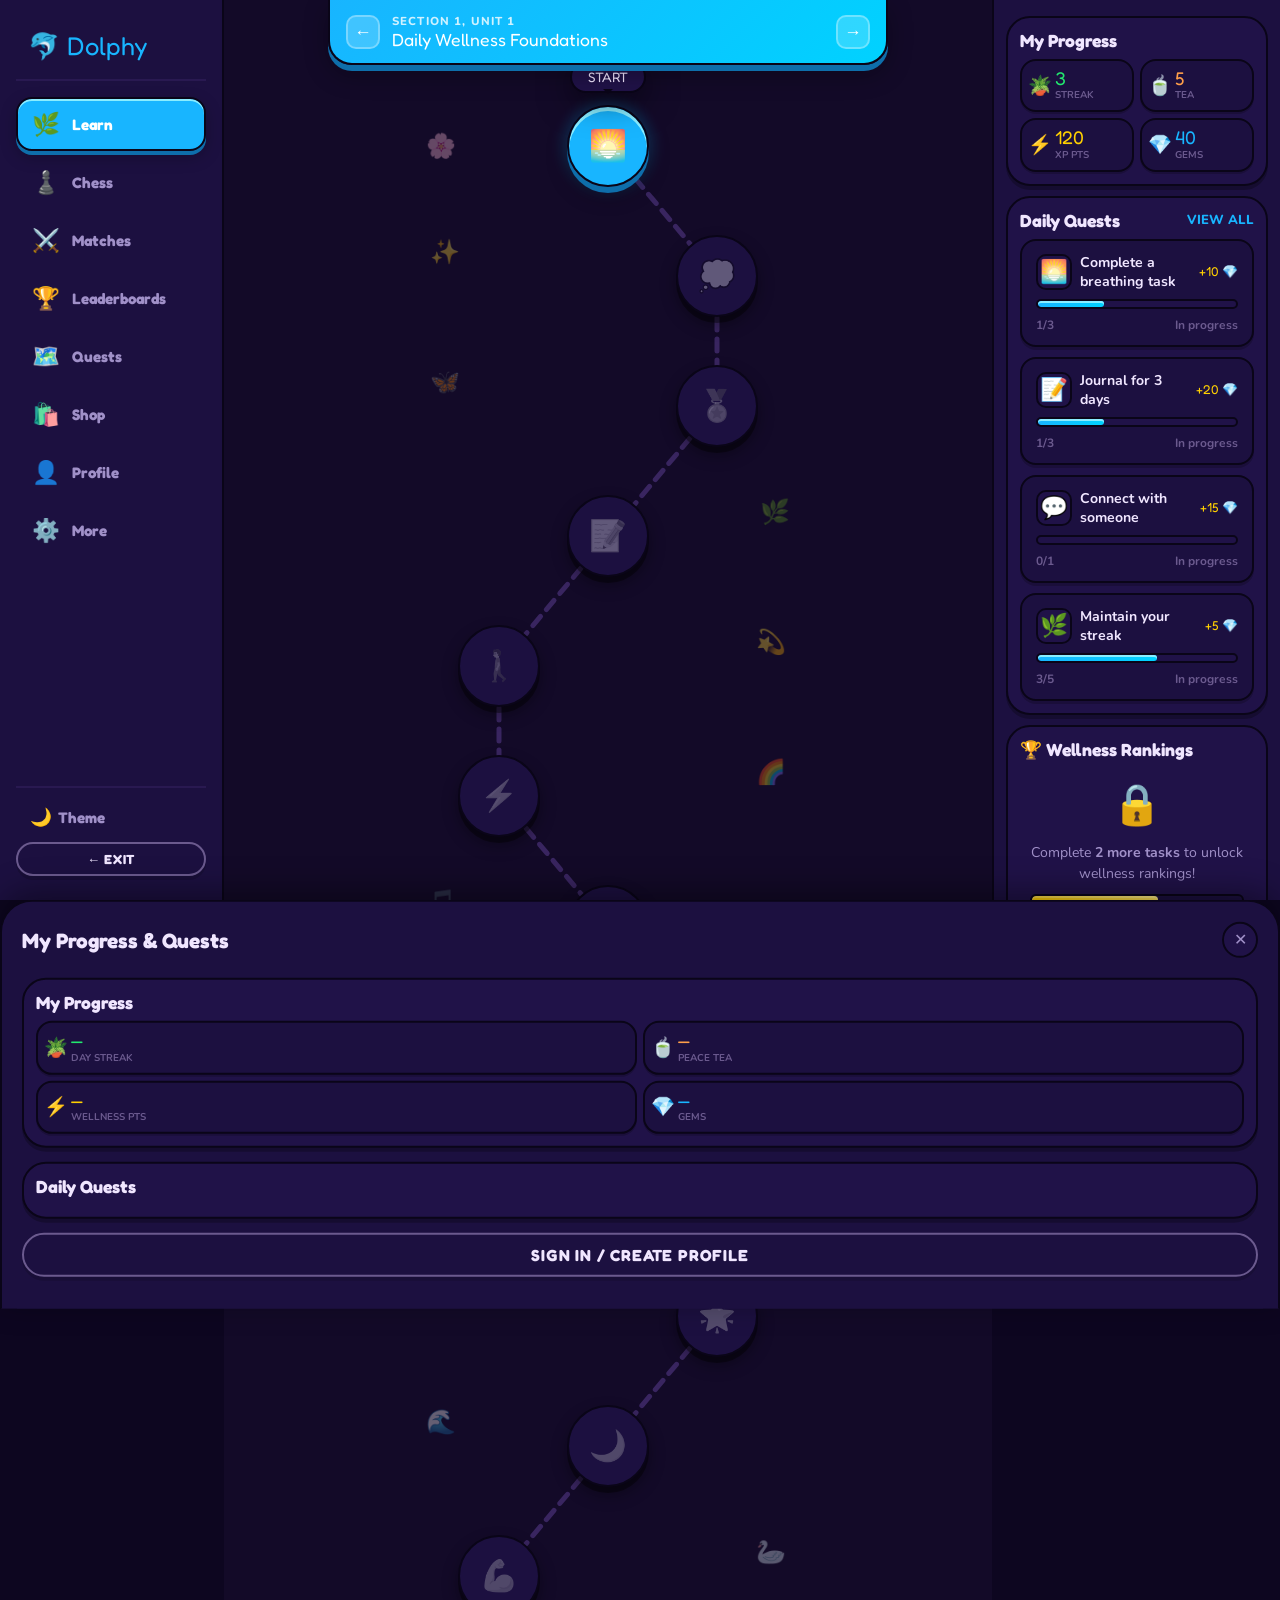
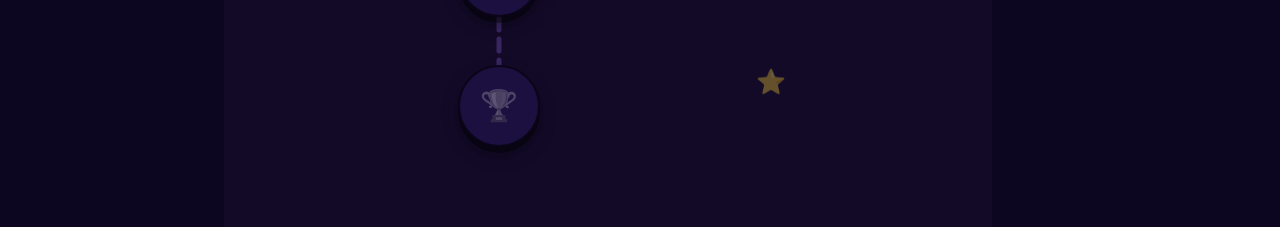
==== commit d2c456a4: "iskelet tamamlandi gibi." ====
--- a/app.html
+++ b/app.html
@@ -89,15 +89,15 @@
         <div class="stats-grid" role="list" aria-label="User statistics">
           <div class="stats-item stats-item--streak" role="listitem">
             <div class="stats-item__icon" aria-hidden="true">🪴</div>
-            <div class="stats-item__info"><span class="stats-item__val" id="d-streak">—</span><span class="stats-item__label">Day Streak</span></div>
+            <div class="stats-item__info"><span class="stats-item__val" id="d-streak">—</span><span class="stats-item__label">Streak</span></div>
           </div>
           <div class="stats-item stats-item--hp" role="listitem">
             <div class="stats-item__icon" aria-hidden="true">🍵</div>
-            <div class="stats-item__info"><span class="stats-item__val" id="d-hp">—</span><span class="stats-item__label">Peace Tea</span></div>
+            <div class="stats-item__info"><span class="stats-item__val" id="d-hp">—</span><span class="stats-item__label">Tea</span></div>
           </div>
           <div class="stats-item stats-item--xp" role="listitem">
             <div class="stats-item__icon" aria-hidden="true">⚡</div>
-            <div class="stats-item__info"><span class="stats-item__val" id="d-xp">—</span><span class="stats-item__label">Wellness Pts</span></div>
+            <div class="stats-item__info"><span class="stats-item__val" id="d-xp">—</span><span class="stats-item__label">XP Pts</span></div>
           </div>
           <div class="stats-item stats-item--gems" role="listitem">
             <div class="stats-item__icon" aria-hidden="true">💎</div>
--- a/styles.css
+++ b/styles.css
@@ -485,7 +485,7 @@
 .footer-wave { width: 100%; overflow: hidden; line-height: 0; transform: scaleX(-1); }
 .footer-wave svg { display: block; width: 100%; height: 100px; }
 .footer-body { background: var(--footer-bg); padding: 60px 80px 40px; }
-.footer-top { display: grid; grid-template-columns: 280px 1fr; gap: 60px; margin-bottom: 48px; }
+.footer-top { display: flex; flex-direction: column; align-items: flex-start; gap: 24px; margin-bottom: 48px; }
 .footer-brand .footer-logo { font-family: var(--font-display); font-size: 2rem; color: white; margin-bottom: 12px; }
 .footer-brand p { color: rgba(255,255,255,0.75); font-size: 0.95rem; line-height: 1.6; }
 .footer-links { display: flex; gap: 48px; flex-wrap: wrap; }
@@ -589,6 +589,7 @@
   display: grid;
   grid-template-columns: var(--sidebar-left-w) 1fr var(--sidebar-right-w);
   min-height: 100vh;
+  align-items: start;
 }
 
 /* LEFT SIDEBAR */
@@ -633,7 +634,7 @@
 /* MAIN FEED */
 .main-feed {
   display: flex; flex-direction: column; align-items: center;
-  overflow-y: auto; overflow-x: hidden;
+  overflow: clip;          /* clip ≠ hidden: does NOT create a scroll container */
   background: var(--bg-mid);
   min-height: 100vh; position: relative;
 }
@@ -825,24 +826,24 @@
    ============================================================ */
 .sidebar-right {
   position: sticky; top: 0;
-  height: 100vh; overflow-y: auto;
+  height: 100vh; max-height: 100vh; overflow-y: auto; min-height: 0;
   background: var(--bg-panel);
   border-left: var(--border-width) solid var(--border-dark);
   display: flex; flex-direction: column;
-  padding: 24px 16px; gap: 16px;
-  scrollbar-width: thin;
-  scrollbar-color: var(--text-muted) transparent;
-}
-.sidebar-right::-webkit-scrollbar { width: 5px; }
-.sidebar-right::-webkit-scrollbar-thumb { background: var(--text-muted); border-radius: 4px; }
+  padding: 16px 12px; gap: 10px;
+  scrollbar-width: none;      /* Firefox: hide scrollbar track */
+  box-sizing: border-box;
+}
+.sidebar-right::-webkit-scrollbar { display: none; } /* Chrome/Safari: hide scrollbar */
 
 .right-card {
   background: var(--bg-card);
   border: var(--border-width) solid var(--border-dark);
   border-radius: var(--border-radius-lg);
-  padding: 18px;
-  box-shadow: 0 5px 0 rgba(0,0,0,0.25);
-  display: flex; flex-direction: column; gap: 12px;
+  padding: 12px;
+  box-shadow: 0 4px 0 rgba(0,0,0,0.25);
+  display: flex; flex-direction: column; gap: 8px;
+  overflow: hidden; min-width: 0; flex-shrink: 0;
 }
 .right-card--cta { background: linear-gradient(135deg, var(--bg-panel), var(--bg-panel-hover)); text-align: center; font-size: 0.9rem; color: var(--text-secondary); gap: 10px; }
 .right-card__header { display: flex; align-items: center; justify-content: space-between; }
@@ -850,21 +851,22 @@
 .view-all-btn { background: none; border: none; color: var(--blue-main); font-size: 0.82rem; font-weight: 800; text-transform: uppercase; cursor: pointer; }
 .view-all-btn:hover { color: var(--blue-glow); }
 
-.stats-grid { display: grid; grid-template-columns: 1fr 1fr; gap: 10px; }
+.stats-grid { display: grid; grid-template-columns: 1fr 1fr; gap: 6px; }
 .stats-item {
   background: var(--bg-panel);
   border: var(--border-width) solid var(--border-dark);
   border-radius: var(--border-radius-md);
-  padding: 12px;
-  display: flex; align-items: center; gap: 10px;
-  box-shadow: 0 3px 0 rgba(0,0,0,0.2);
+  padding: 8px 6px;
+  display: flex; align-items: center; gap: 5px;
+  box-shadow: 0 2px 0 rgba(0,0,0,0.2);
   transition: transform var(--transition-fast);
+  min-width: 0; overflow: hidden;
 }
 .stats-item:hover { transform: translateY(-2px); }
-.stats-item__icon  { font-size: 1.7rem; }
-.stats-item__info  { display: flex; flex-direction: column; }
-.stats-item__val   { font-family: var(--font-display); font-size: 1.4rem; line-height: 1; }
-.stats-item__label { font-size: 0.72rem; color: var(--text-muted); font-weight: 700; text-transform: uppercase; }
+.stats-item__icon  { font-size: 1.2rem; flex-shrink: 0; width: 22px; text-align: center; }
+.stats-item__info  { display: flex; flex-direction: column; gap: 1px; min-width: 0; }
+.stats-item__val   { font-family: var(--font-display); font-size: 1.15rem; line-height: 1; }
+.stats-item__label { font-size: 0.62rem; color: var(--text-muted); font-weight: 700; text-transform: uppercase; white-space: nowrap; overflow: hidden; text-overflow: clip; }
 .stats-item--streak .stats-item__val { color: var(--green-ok); }
 .stats-item--hp     .stats-item__val { color: #FF9F4A; }
 .stats-item--xp     .stats-item__val { color: var(--yellow); }
@@ -909,23 +911,24 @@
 .xp-progress-label { font-size: 0.78rem; color: var(--text-muted); font-weight: 700; text-align: center; }
 
 .leaderboard-entry {
-  display: flex; align-items: center; gap: 10px;
-  padding: 8px 10px;
+  display: flex; align-items: center; gap: 6px;
+  padding: 7px 8px;
   border-radius: var(--border-radius-md);
   background: var(--bg-panel);
   border: var(--border-width) solid var(--border-dark);
   box-shadow: 0 2px 0 rgba(0,0,0,0.2);
   transition: transform var(--transition-fast);
+  min-width: 0; overflow: hidden;
 }
 .leaderboard-entry:hover { transform: translateY(-2px); }
 .leaderboard-entry--me { background: rgba(24,181,255,0.08); border-color: var(--blue-main); }
-.lb-rank { font-family: var(--font-display); font-size: 1rem; color: var(--text-muted); width: 20px; text-align: center; flex-shrink: 0; }
+.lb-rank { font-family: var(--font-display); font-size: 0.9rem; color: var(--text-muted); width: 16px; text-align: center; flex-shrink: 0; }
 .lb-rank--gold   { color: var(--yellow); }
 .lb-rank--silver { color: #B0BEC5; }
 .lb-rank--bronze { color: #FF7043; }
-.lb-avatar { font-size: 1.5rem; background: var(--bg-card); border: var(--border-width) solid var(--border-dark); border-radius: 50%; width: 34px; height: 34px; display: flex; align-items: center; justify-content: center; flex-shrink: 0; }
-.lb-name { flex: 1; font-size: 0.88rem; font-weight: 700; color: var(--text-primary); }
-.lb-xp  { font-family: var(--font-display); font-size: 0.9rem; color: var(--yellow); }
+.lb-avatar { font-size: 1.2rem; background: var(--bg-card); border: var(--border-width) solid var(--border-dark); border-radius: 50%; width: 28px; height: 28px; display: flex; align-items: center; justify-content: center; flex-shrink: 0; }
+.lb-name { flex: 1; font-size: 0.82rem; font-weight: 700; color: var(--text-primary); min-width: 0; overflow: hidden; text-overflow: ellipsis; white-space: nowrap; }
+.lb-xp  { font-family: var(--font-display); font-size: 0.8rem; color: var(--yellow); white-space: nowrap; flex-shrink: 0; }
 
 /* MOBILE BOTTOM NAV */
 .mobile-bottom-nav {
@@ -972,32 +975,35 @@
 .mobile-drawer__body { display: flex; flex-direction: column; gap: 14px; }
 
 /* LESSON MODAL */
-.modal-overlay { display: none; position: fixed; inset: 0; z-index: 500; background: rgba(0,0,0,0.65); backdrop-filter: blur(6px); align-items: center; justify-content: center; padding: 20px; }
+.modal-overlay { display: none; position: fixed; inset: 0; z-index: 500; background: rgba(0,0,0,0.65); backdrop-filter: blur(6px); align-items: center; justify-content: center; padding: 16px; overflow-y: auto; }
 .modal-overlay.open { display: flex; }
 .lesson-modal-card {
   background: var(--bg-panel);
   border: var(--border-width) solid var(--border-dark);
   border-radius: var(--border-radius-xl);
-  padding: 40px; max-width: 480px; width: 100%;
+  padding: 32px 28px; max-width: 480px; width: 100%;
   box-shadow: 0 12px 0 rgba(0,0,0,0.45), 0 24px 60px rgba(0,0,0,0.45);
-  display: flex; flex-direction: column; align-items: center; gap: 20px;
+  display: flex; flex-direction: column; align-items: center; gap: 16px;
   animation: modal-pop 0.35s cubic-bezier(0.34,1.56,0.64,1);
+  box-sizing: border-box;
 }
 @keyframes modal-pop {
   from { transform: scale(0.8) translateY(40px); opacity: 0; }
   to   { transform: scale(1) translateY(0);      opacity: 1; }
 }
-.lesson-modal-emoji  { font-size: 5rem; animation: hero-bob 2s ease-in-out infinite; }
-.lesson-modal-title  { font-family: var(--font-display); font-size: 1.6rem; text-align: center; }
-.lesson-modal-desc   { font-size: 0.98rem; color: var(--text-secondary); text-align: center; line-height: 1.65; }
+.lesson-modal-emoji  { font-size: 4rem; animation: hero-bob 2s ease-in-out infinite; }
+.lesson-modal-title  { font-family: var(--font-display); font-size: 1.5rem; text-align: center; }
+.lesson-modal-desc   { font-size: 0.95rem; color: var(--text-secondary); text-align: center; line-height: 1.6; }
 .lesson-modal-xp {
   display: flex; align-items: center; gap: 8px;
   background: var(--bg-card); border: var(--border-width) solid var(--border-dark);
   border-radius: var(--border-radius-pill);
   padding: 8px 20px;
   font-family: var(--font-display); color: var(--yellow); font-size: 1rem;
-}
-.lesson-modal-actions { display: flex; gap: 12px; width: 100%; }
+  white-space: nowrap;
+}
+.lesson-modal-actions { display: flex; gap: 10px; width: 100%; flex-wrap: nowrap; }
+.lesson-modal-actions .clay-btn { min-width: 0; padding: 12px 16px; white-space: nowrap; }
 
 /* ============================================================
    CHESS PAGE
@@ -1012,7 +1018,7 @@
 .chess-api-notice { display: flex; align-items: center; gap: 10px; background: rgba(24,181,255,0.08); border: 1.5px solid rgba(24,181,255,0.25); border-radius: var(--border-radius-md); padding: 12px 18px; font-size: 0.88rem; color: var(--blue-main); max-width: 720px; width: 100%; margin: 0 auto; }
 .chess-api-notice__icon { font-size: 1.3rem; flex-shrink: 0; }
 .chess-layout { display: flex; gap: 24px; justify-content: center; align-items: flex-start; flex-wrap: wrap; }
-.chess-board-wrap { flex-shrink: 0; }
+.chess-board-wrap { flex-shrink: 0; overflow-x: auto; max-width: 100%; }
 
 .chess-board { display: flex; flex-direction: column; border: 3px solid var(--border-dark); border-radius: var(--border-radius-md); overflow: hidden; box-shadow: 0 8px 0 rgba(0,0,0,0.4), 0 16px 40px rgba(0,0,0,0.4); user-select: none; }
 .chess-row { display: flex; align-items: center; }
@@ -1250,7 +1256,9 @@
 @media (max-width: 1024px) {
   .sidebar-left  { display: none; }
   .sidebar-right { display: none; }
-  .mobile-topbar { display: flex; }
+  .mobile-topbar { display: flex; flex-wrap: nowrap; min-height: 54px; }
+  .mobile-topbar__stats { gap: 4px; flex-shrink: 0; overflow: hidden; }
+  .stat-chip { padding: 4px 7px; font-size: 0.78rem; gap: 3px; }
   .mobile-bottom-nav { display: flex; }
   .app-layout { grid-template-columns: 1fr; padding-bottom: 72px; }
   .section-banner { max-width: 100%; border-radius: 0; border-left: none; border-right: none; }
@@ -1271,8 +1279,11 @@
   .hero__social-proof { justify-content: center; flex-wrap: wrap; }
   .pill-1 { right: 0; }
   .pill-2 { left: 0; }
-  .landing-nav { padding: 12px 16px; }
+  .landing-nav { padding: 10px 16px; gap: 8px; flex-wrap: nowrap; }
+  .landing-nav__logo { font-size: 1.5rem; }
+  .landing-nav__actions { gap: 6px; flex-shrink: 0; }
   .landing-nav__actions .clay-btn--ghost { display: none; }
+  .landing-nav__actions .clay-btn { padding: 8px 14px; font-size: 0.82rem; }
   .feature-strip { grid-template-columns: 1fr; padding: 32px 24px; }
   .feature-rows { padding: 24px; gap: 48px; }
   .feature-row { grid-template-columns: 1fr; gap: 24px; }
@@ -1288,9 +1299,14 @@
   .qs-mood-btn { min-width: 58px; padding: 10px 12px; }
   .chess-sq { width: 42px; height: 42px; }
   .chess-piece { font-size: 1.8rem; }
-  .chess-rank-label { height: 42px; width: 18px; }
-  .chess-file-label { width: 42px; font-size: 0.65rem; }
+  .chess-rank-label { height: 42px; width: 18px; font-size: 0.6rem; }
+  .chess-file-label { width: 42px; font-size: 0.6rem; }
   .chess-file-labels { padding-left: 18px; }
+  .chess-page { padding: 12px 4px 60px; }
+  .chess-layout { gap: 12px; }
+  .chess-board-wrap { width: 100%; display: flex; justify-content: center; overflow-x: auto; }
+  .chess-sidebar { max-width: 100%; width: 100%; min-width: 0; }
+  .chess-api-notice { padding: 10px 12px; font-size: 0.82rem; }
 }
 
 /* ============================================================
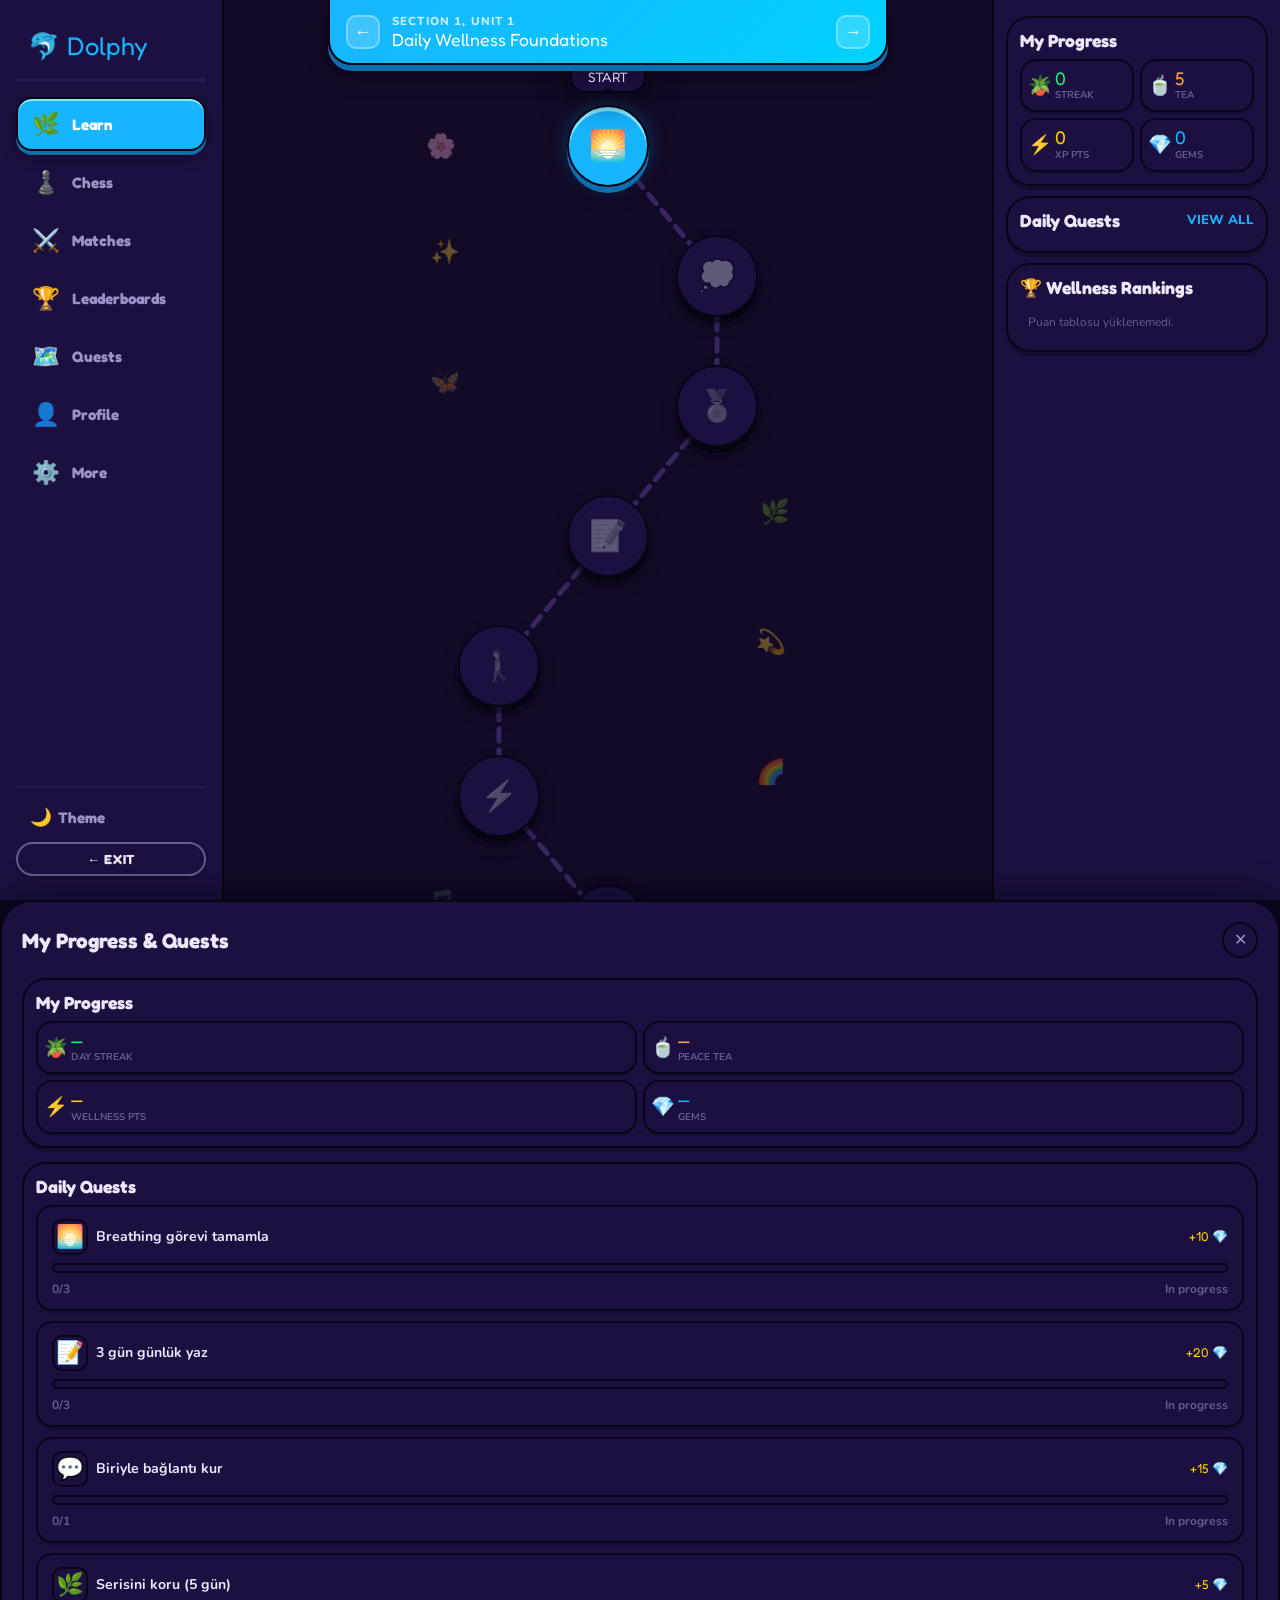
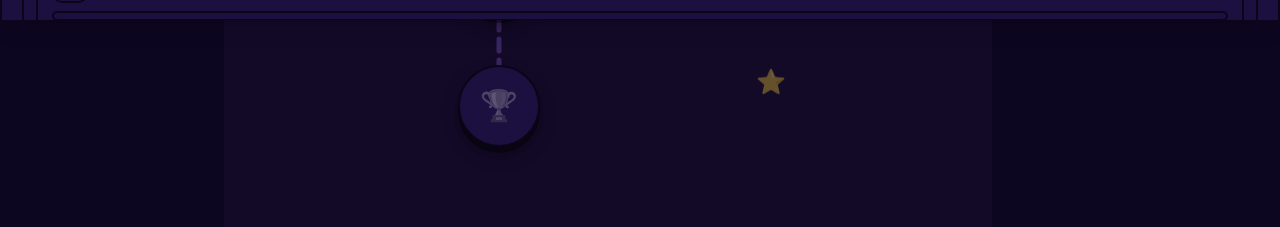
==== commit 3990a88d: "olmadi" ====
--- a/app.html
+++ b/app.html
@@ -61,17 +61,16 @@
 
       <!-- PLACEHOLDER PANELS -->
       <div class="content-panel" id="panel-leaderboards" style="display:none;">
-        <div class="placeholder-panel"><div class="placeholder-panel__emoji">🏆</div><h2>Leaderboards</h2><p>Complete more daily tasks to unlock competitive wellness rankings!</p></div>
+        <div class="lb-full-panel">
+          <h2 class="lb-full-panel__title">🏆 Wellness Rankings</h2>
+          <p class="lb-full-panel__sub">Puana göre sıralanmış gerçek kullanıcılar</p>
+          <div id="lb-full-list"><div class="lb-loading">⏳ Yükleniyor...</div></div>
+        </div>
       </div>
       <div class="content-panel" id="panel-quests" style="display:none;">
         <div class="placeholder-panel"><div class="placeholder-panel__emoji">🗺️</div><h2>Weekly Quests</h2><p>Special weekly wellness challenges appear here. Keep up your streak!</p></div>
       </div>
-      <div class="content-panel" id="panel-shop" style="display:none;">
-        <div class="placeholder-panel"><div class="placeholder-panel__emoji">🛍️</div><h2>Shop</h2><p>Spend your Gems on themes, power-ups, and wellness extras — coming soon!</p></div>
-      </div>
-      <div class="content-panel" id="panel-profile" style="display:none;">
-        <div class="placeholder-panel"><div class="placeholder-panel__emoji">👤</div><h2>Profile</h2><p>View your wellness history, mood trends, and journal entries — coming soon!</p></div>
-      </div>
+
       <div class="content-panel" id="panel-matches" style="display:none;">
         <div class="placeholder-panel"><div class="placeholder-panel__emoji">🤝</div><h2>Buddy System</h2><p>Connect with a wellness buddy and support each other — coming soon!</p></div>
       </div>
@@ -118,25 +117,9 @@
       <!-- Leaderboard Teaser -->
       <div class="right-card" id="leaderboard-card">
         <div class="right-card__header"><h3>🏆 Wellness Rankings</h3></div>
-        <div class="leaderboard-unlock">
-          <div class="leaderboard-unlock__icon" aria-hidden="true">🔒</div>
-          <p>Complete <strong>2 more tasks</strong> to unlock wellness rankings!</p>
-          <div class="xp-progress-wrap">
-            <div class="xp-progress-bar" role="progressbar" aria-valuenow="60" aria-valuemin="0" aria-valuemax="100" aria-label="Ranking unlock progress">
-              <div class="xp-progress-fill" style="width:60%"></div>
-            </div>
-            <span class="xp-progress-label">3/5 Tasks</span>
-          </div>
-        </div>
         <div id="leaderboard-preview"></div>
       </div>
 
-      <!-- CTA Card -->
-      <div class="right-card right-card--cta" id="cta-card">
-        <p>🌱 Save your progress and access Dolphy across all your devices!</p>
-        <button class="clay-btn clay-btn--primary clay-btn--full" id="btn-create-profile-cta" onclick="App.navigate('signup')">Create a Free Profile</button>
-        <button class="clay-btn clay-btn--ghost clay-btn--full" id="btn-signin-cta" onclick="App.navigate('login')">Sign In</button>
-      </div>
     </aside>
   </div>
 
@@ -160,6 +143,7 @@
     <div class="lesson-modal-card" id="lesson-modal-card"></div>
   </div>
 
+  <script src="api.js"></script>
   <script src="app.js"></script>
   <script src="chess.js"></script>
   <script src="learn.js"></script>
--- a/styles.css
+++ b/styles.css
@@ -36,16 +36,16 @@
   --text-on-blue:    #FFFFFF;
 
   --border-dark:          #0A0518;
-  --border-radius-sm:     10px;
-  --border-radius-md:     16px;
-  --border-radius-lg:     24px;
-  --border-radius-xl:     32px;
-  --border-radius-pill:   999px;
-  --border-width:         2.5px;
-
-  --shadow-card:          0 8px 32px rgba(0,0,0,0.55);
-  --shadow-node:          0 6px 20px rgba(0,0,0,0.6);
-  --shadow-glow-blue:     0 0 18px rgba(24,181,255,0.35);
+  --border-radius-sm:     0.625rem;
+  --border-radius-md:     1rem;
+  --border-radius-lg:     1.5rem;
+  --border-radius-xl:     2rem;
+  --border-radius-pill:   62.4375rem;
+  --border-width:         0.1562rem;
+
+  --shadow-card:          0 0.5rem 2rem rgba(0,0,0,0.55);
+  --shadow-node:          0 0.375rem 1.25rem rgba(0,0,0,0.6);
+  --shadow-glow-blue:     0 0 1.125rem rgba(24,181,255,0.35);
 
   --chess-sq-light:  #e8d5b0;
   --chess-sq-dark:   #8B5E3C;
@@ -93,9 +93,9 @@
 
   --border-dark:     #D0C0F0;
 
-  --shadow-card:          0 4px 20px rgba(100,60,200,0.12);
-  --shadow-node:          0 6px 20px rgba(100,60,200,0.20);
-  --shadow-glow-blue:     0 0 16px rgba(0,153,230,0.25);
+  --shadow-card:          0 0.25rem 1.25rem rgba(100,60,200,0.12);
+  --shadow-node:          0 0.375rem 1.25rem rgba(100,60,200,0.20);
+  --shadow-glow-blue:     0 0 1rem rgba(0,153,230,0.25);
 
   --chess-sq-light:  #f0d9b5;
   --chess-sq-dark:   #b58863;
@@ -119,15 +119,15 @@
   --transition-fast: 0.12s ease;
   --transition-med:  0.22s cubic-bezier(0.34,1.56,0.64,1);
   --transition-slow: 0.35s ease;
-  --sidebar-left-w:  224px;
-  --sidebar-right-w: 288px;
+  --sidebar-left-w:  14rem;
+  --sidebar-right-w: 18rem;
 }
 
 /* ============================================================
    RESET & BASE
    ============================================================ */
 *, *::before, *::after { box-sizing: border-box; margin: 0; padding: 0; }
-html { scroll-behavior: smooth; font-size: 16px; }
+html { scroll-behavior: smooth; font-size: 1rem; }
 
 body {
   font-family: var(--font-body);
@@ -148,29 +148,29 @@
 .theme-toggle {
   display: inline-flex;
   align-items: center;
-  gap: 6px;
+  gap: 0.375rem;
   background: var(--bg-card);
   border: var(--border-width) solid var(--border-dark);
   border-radius: var(--border-radius-pill);
-  padding: 6px 12px;
+  padding: 0.375rem 0.75rem;
   cursor: pointer;
   font-size: 1rem;
   color: var(--text-primary);
   transition: transform var(--transition-fast), background var(--transition-fast), box-shadow var(--transition-fast);
-  box-shadow: 0 3px 0 rgba(0,0,0,0.25);
+  box-shadow: 0 0.1875rem 0 rgba(0,0,0,0.25);
   line-height: 1;
 }
-.theme-toggle:hover { transform: translateY(-2px); background: var(--bg-panel-hover); }
-.theme-toggle:active { transform: translateY(1px); }
+.theme-toggle:hover { transform: translateY(-0.125rem); background: var(--bg-panel-hover); }
+.theme-toggle:active { transform: translateY(0.0625rem); }
 .theme-toggle__icon { font-size: 1.1rem; line-height: 1; transition: transform 0.4s; }
 .theme-toggle:hover .theme-toggle__icon { transform: rotate(20deg) scale(1.1); }
-.theme-toggle--sm { padding: 5px 9px; font-size: 0.95rem; }
+.theme-toggle--sm { padding: 0.3125rem 0.5625rem; font-size: 0.95rem; }
 
 .theme-toggle--sidebar {
   width: 100%;
   justify-content: flex-start;
   border-radius: var(--border-radius-md);
-  margin-bottom: 8px;
+  margin-bottom: 0.5rem;
   font-family: var(--font-display);
   font-size: 0.95rem;
   color: var(--text-secondary);
@@ -194,13 +194,13 @@
   display: inline-flex;
   align-items: center;
   justify-content: center;
-  gap: 8px;
+  gap: 0.5rem;
   font-family: var(--font-display);
   font-size: 1rem;
   font-weight: 700;
   border: var(--border-width) solid var(--border-dark);
   border-radius: var(--border-radius-pill);
-  padding: 10px 24px;
+  padding: 0.625rem 1.5rem;
   cursor: pointer;
   transition: transform var(--transition-fast), box-shadow var(--transition-fast), background var(--transition-fast);
   user-select: none;
@@ -213,47 +213,47 @@
 .clay-btn--primary {
   background: var(--blue-main);
   color: var(--text-on-blue);
-  box-shadow: inset 0 3px 0 var(--blue-inset), 0 5px 0 var(--blue-shadow), 0 7px 12px rgba(0,0,0,0.3);
+  box-shadow: inset 0 0.1875rem 0 var(--blue-inset), 0 0.3125rem 0 var(--blue-shadow), 0 0.4375rem 0.75rem rgba(0,0,0,0.3);
 }
 .clay-btn--primary:hover {
-  transform: translateY(-2px);
-  box-shadow: inset 0 3px 0 var(--blue-inset), 0 7px 0 var(--blue-shadow), 0 10px 20px rgba(0,0,0,0.35), var(--shadow-glow-blue);
-}
-.clay-btn--primary:active { transform: translateY(4px); box-shadow: inset 0 3px 0 var(--blue-inset), 0 2px 0 var(--blue-shadow); }
+  transform: translateY(-0.125rem);
+  box-shadow: inset 0 0.1875rem 0 var(--blue-inset), 0 0.4375rem 0 var(--blue-shadow), 0 0.625rem 1.25rem rgba(0,0,0,0.35), var(--shadow-glow-blue);
+}
+.clay-btn--primary:active { transform: translateY(0.25rem); box-shadow: inset 0 0.1875rem 0 var(--blue-inset), 0 0.125rem 0 var(--blue-shadow); }
 
 .clay-btn--ghost {
   background: transparent;
   color: var(--text-primary);
   border-color: var(--text-muted);
-  box-shadow: 0 4px 0 rgba(0,0,0,0.15);
-}
-.clay-btn--ghost:hover { transform: translateY(-2px); border-color: var(--blue-main); color: var(--blue-main); box-shadow: 0 6px 0 var(--blue-shadow); }
-.clay-btn--ghost:active { transform: translateY(3px); }
+  box-shadow: 0 0.25rem 0 rgba(0,0,0,0.15);
+}
+.clay-btn--ghost:hover { transform: translateY(-0.125rem); border-color: var(--blue-main); color: var(--blue-main); box-shadow: 0 0.375rem 0 var(--blue-shadow); }
+.clay-btn--ghost:active { transform: translateY(0.1875rem); }
 
 .clay-btn--social {
   background: var(--bg-card);
   color: var(--text-primary);
   border-color: var(--border-dark);
-  box-shadow: 0 4px 0 rgba(0,0,0,0.2);
+  box-shadow: 0 0.25rem 0 rgba(0,0,0,0.2);
   font-size: 0.9rem;
   text-transform: none;
   letter-spacing: 0;
-  gap: 12px;
-}
-.clay-btn--social:hover { transform: translateY(-2px); background: var(--bg-panel-hover); }
-
-.clay-btn--xl   { font-size: 1.12rem; padding: 14px 34px; }
-.clay-btn--sm   { font-size: 0.82rem; padding: 7px 16px; }
+  gap: 0.75rem;
+}
+.clay-btn--social:hover { transform: translateY(-0.125rem); background: var(--bg-panel-hover); }
+
+.clay-btn--xl   { font-size: 1.12rem; padding: 0.875rem 2.125rem; }
+.clay-btn--sm   { font-size: 0.82rem; padding: 0.4375rem 1rem; }
 .clay-btn--full { width: 100%; }
 
 .social-icon {
   display: inline-flex; align-items: center; justify-content: center;
-  width: 26px; height: 26px;
+  width: 1.625rem; height: 1.625rem;
   border-radius: 50%;
   font-weight: 900; font-size: 0.85rem;
   flex-shrink: 0;
 }
-.social-icon--google { background: #fff; color: #EA4335; border: 1.5px solid #ddd; font-style: italic; }
+.social-icon--google { background: #fff; color: #EA4335; border: 0.0938rem solid #ddd; font-style: italic; }
 .social-icon--fb     { background: #1877F2; color: white; }
 
 /* ============================================================
@@ -264,7 +264,7 @@
   background: var(--bg-mid);
   border: var(--border-width) solid var(--border-dark);
   border-radius: var(--border-radius-md);
-  padding: 14px 16px;
+  padding: 0.875rem 1rem;
   font-family: var(--font-body);
   font-size: 1rem;
   color: var(--text-primary);
@@ -275,7 +275,7 @@
 .clay-input::placeholder { color: var(--text-muted); }
 .clay-input:focus {
   border-color: var(--blue-main);
-  box-shadow: 0 0 0 3px rgba(24,181,255,0.18), 0 4px 12px rgba(0,0,0,0.15);
+  box-shadow: 0 0 0 0.1875rem rgba(24,181,255,0.18), 0 0.25rem 0.75rem rgba(0,0,0,0.15);
   background: var(--bg-panel);
 }
 
@@ -291,9 +291,9 @@
   display: flex;
   align-items: center;
   justify-content: space-between;
-  padding: 14px 48px;
+  padding: 0.875rem 3rem;
   background: var(--landing-nav-bg);
-  backdrop-filter: blur(14px);
+  backdrop-filter: blur(0.875rem);
   border-bottom: var(--border-width) solid rgba(128,90,200,0.12);
 }
 .landing-nav__logo {
@@ -301,34 +301,34 @@
   font-size: 1.9rem;
   color: var(--blue-main);
   letter-spacing: -0.02em;
-  text-shadow: 0 0 20px rgba(24,181,255,0.3);
-}
-.landing-nav__actions { display: flex; align-items: center; gap: 10px; }
+  text-shadow: 0 0 1.25rem rgba(24,181,255,0.3);
+}
+.landing-nav__actions { display: flex; align-items: center; gap: 0.625rem; }
 
 /* Hero */
 .hero {
   display: grid;
   grid-template-columns: 1fr 1fr;
-  gap: 48px;
+  gap: 3rem;
   align-items: center;
-  min-height: calc(100vh - 76px);
-  padding: 60px 80px;
-  max-width: 1400px;
+  min-height: calc(100vh - 4.75rem);
+  padding: 3.75rem 5rem;
+  max-width: 87.5rem;
   margin: 0 auto;
 }
 
 .hero__badge {
   display: inline-flex;
   align-items: center;
-  gap: 8px;
+  gap: 0.5rem;
   background: rgba(24,181,255,0.10);
-  border: 1.5px solid rgba(24,181,255,0.28);
+  border: 0.0938rem solid rgba(24,181,255,0.28);
   border-radius: var(--border-radius-pill);
-  padding: 6px 18px;
+  padding: 0.375rem 1.125rem;
   font-size: 0.85rem;
   font-weight: 700;
   color: var(--blue-main);
-  margin-bottom: 24px;
+  margin-bottom: 1.5rem;
 }
 
 .hero__title {
@@ -336,7 +336,7 @@
   font-size: clamp(2.8rem, 5vw, 4.5rem);
   line-height: 1.1;
   color: var(--text-primary);
-  margin-bottom: 20px;
+  margin-bottom: 1.25rem;
 }
 .text-gradient {
   background: linear-gradient(135deg, var(--blue-glow) 0%, var(--yellow) 100%);
@@ -348,23 +348,23 @@
   font-size: 1.1rem;
   color: var(--text-secondary);
   line-height: 1.7;
-  margin-bottom: 36px;
-  max-width: 480px;
-}
-.hero__cta-group { display: flex; gap: 14px; flex-wrap: wrap; margin-bottom: 32px; }
+  margin-bottom: 2.25rem;
+  max-width: 30rem;
+}
+.hero__cta-group { display: flex; gap: 0.875rem; flex-wrap: wrap; margin-bottom: 2rem; }
 .hero__social-proof {
-  display: flex; align-items: center; gap: 10px;
+  display: flex; align-items: center; gap: 0.625rem;
   font-size: 0.9rem; color: var(--text-secondary);
 }
 .avatar-stack { display: flex; }
 .avatar-chip {
-  width: 34px; height: 34px;
+  width: 2.125rem; height: 2.125rem;
   border-radius: 50%;
   background: var(--bg-panel);
-  border: 2px solid var(--border-dark);
+  border: 0.125rem solid var(--border-dark);
   display: flex; align-items: center; justify-content: center;
   font-size: 1.1rem;
-  margin-left: -8px;
+  margin-left: -0.5rem;
   box-shadow: var(--shadow-card);
 }
 .avatar-chip:first-child { margin-left: 0; }
@@ -373,17 +373,17 @@
 .hero__illustration { display: flex; align-items: center; justify-content: center; }
 .hero__emoji-showcase {
   position: relative;
-  width: 380px; height: 380px;
+  width: 23.75rem; height: 23.75rem;
   display: flex; align-items: center; justify-content: center;
 }
 .hero__main-emoji {
   font-size: 10rem; line-height: 1;
-  filter: drop-shadow(0 8px 24px rgba(0,0,0,0.4));
+  filter: drop-shadow(0 0.5rem 1.5rem rgba(0,0,0,0.4));
   animation: hero-bob 3s ease-in-out infinite;
 }
 @keyframes hero-bob {
   0%, 100% { transform: translateY(0) rotate(-3deg); }
-  50%       { transform: translateY(-18px) rotate(3deg); }
+  50%       { transform: translateY(-1.125rem) rotate(3deg); }
 }
 .emoji-float {
   position: absolute; font-size: 2rem;
@@ -395,19 +395,19 @@
 .emoji-float--4 { bottom: 8%;  right: 8%; animation-delay: 0.5s; }
 @keyframes float-orbit {
   0%, 100% { transform: translateY(0); }
-  50%       { transform: translateY(-14px); }
+  50%       { transform: translateY(-0.875rem); }
 }
 .hero__stat-pill {
   position: absolute;
-  display: flex; align-items: center; gap: 8px;
+  display: flex; align-items: center; gap: 0.5rem;
   background: var(--bg-card);
   border: var(--border-width) solid var(--border-dark);
   border-radius: var(--border-radius-pill);
-  padding: 8px 16px;
+  padding: 0.5rem 1rem;
   font-family: var(--font-display);
   font-size: 0.92rem;
   font-weight: 700;
-  box-shadow: 0 4px 16px rgba(0,0,0,0.3);
+  box-shadow: 0 0.25rem 1rem rgba(0,0,0,0.3);
   animation: pill-float 3.5s ease-in-out infinite;
   white-space: nowrap;
 }
@@ -415,85 +415,85 @@
 .pill-2 { bottom: 22%; left: -4%; animation-delay: 1s; color: var(--yellow); }
 @keyframes pill-float {
   0%, 100% { transform: translateY(0) rotate(-1deg); }
-  50%       { transform: translateY(-8px) rotate(1deg); }
+  50%       { transform: translateY(-0.5rem) rotate(1deg); }
 }
 
 /* Feature Strip */
 .feature-strip {
   display: grid;
   grid-template-columns: repeat(3, 1fr);
-  gap: 24px;
-  padding: 60px 80px;
-  max-width: 1400px;
+  gap: 1.5rem;
+  padding: 3.75rem 5rem;
+  max-width: 87.5rem;
   margin: 0 auto;
 }
 .feature-card {
   background: var(--bg-panel);
   border: var(--border-width) solid var(--border-dark);
   border-radius: var(--border-radius-lg);
-  padding: 32px 28px;
-  box-shadow: 0 6px 0 rgba(0,0,0,0.3), var(--shadow-card);
+  padding: 2rem 1.75rem;
+  box-shadow: 0 0.375rem 0 rgba(0,0,0,0.3), var(--shadow-card);
   transition: transform var(--transition-med), box-shadow var(--transition-med);
 }
-.feature-card:hover { transform: translateY(-6px); box-shadow: 0 12px 0 rgba(0,0,0,0.25), 0 20px 40px rgba(0,0,0,0.2); }
-.feature-card__icon { font-size: 3rem; margin-bottom: 16px; display: block; }
-.feature-card h3 { font-family: var(--font-display); font-size: 1.3rem; margin-bottom: 10px; }
+.feature-card:hover { transform: translateY(-0.375rem); box-shadow: 0 0.75rem 0 rgba(0,0,0,0.25), 0 1.25rem 2.5rem rgba(0,0,0,0.2); }
+.feature-card__icon { font-size: 3rem; margin-bottom: 1rem; display: block; }
+.feature-card h3 { font-family: var(--font-display); font-size: 1.3rem; margin-bottom: 0.625rem; }
 .feature-card p { font-size: 0.95rem; color: var(--text-secondary); line-height: 1.6; }
 
 /* Feature Rows */
-.feature-rows { max-width: 1400px; margin: 0 auto; padding: 40px 80px 80px; display: flex; flex-direction: column; gap: 80px; }
-.feature-row { display: grid; grid-template-columns: 1fr 1fr; gap: 64px; align-items: center; }
+.feature-rows { max-width: 87.5rem; margin: 0 auto; padding: 2.5rem 5rem 5rem; display: flex; flex-direction: column; gap: 5rem; }
+.feature-row { display: grid; grid-template-columns: 1fr 1fr; gap: 4rem; align-items: center; }
 .feature-row--reverse { direction: rtl; }
 .feature-row--reverse > * { direction: ltr; }
-.feature-row__text h2 { font-family: var(--font-display); font-size: 2.4rem; color: var(--blue-main); margin-bottom: 16px; }
+.feature-row__text h2 { font-family: var(--font-display); font-size: 2.4rem; color: var(--blue-main); margin-bottom: 1rem; }
 .feature-row__text p  { font-size: 1.05rem; color: var(--text-secondary); line-height: 1.7; }
 
 .feature-mockup {
   background: var(--bg-panel);
   border: var(--border-width) solid var(--border-dark);
   border-radius: var(--border-radius-lg);
-  padding: 40px;
-  display: flex; flex-direction: column; align-items: center; gap: 20px;
-  box-shadow: 0 8px 0 rgba(0,0,0,0.3), var(--shadow-card);
+  padding: 2.5rem;
+  display: flex; flex-direction: column; align-items: center; gap: 1.25rem;
+  box-shadow: 0 0.5rem 0 rgba(0,0,0,0.3), var(--shadow-card);
 }
 .mockup-emoji-big { font-size: 5rem; }
-.mockup-card { background: var(--bg-card); border: var(--border-width) solid var(--border-dark); border-radius: var(--border-radius-md); padding: 20px; width: 100%; display: flex; flex-direction: column; gap: 10px; }
-.mockup-bar { height: 12px; background: linear-gradient(90deg, var(--blue-main), var(--blue-glow)); border-radius: var(--border-radius-pill); border: 1.5px solid var(--border-dark); }
-
-.streak-display { display: flex; align-items: center; gap: 12px; background: var(--bg-card); border: var(--border-width) solid var(--border-dark); border-radius: var(--border-radius-lg); padding: 20px 28px; }
+.mockup-card { background: var(--bg-card); border: var(--border-width) solid var(--border-dark); border-radius: var(--border-radius-md); padding: 1.25rem; width: 100%; display: flex; flex-direction: column; gap: 0.625rem; }
+.mockup-bar { height: 0.75rem; background: linear-gradient(90deg, var(--blue-main), var(--blue-glow)); border-radius: var(--border-radius-pill); border: 0.0938rem solid var(--border-dark); }
+
+.streak-display { display: flex; align-items: center; gap: 0.75rem; background: var(--bg-card); border: var(--border-width) solid var(--border-dark); border-radius: var(--border-radius-lg); padding: 1.25rem 1.75rem; }
 .streak-icon   { font-size: 2.8rem; }
 .streak-number { font-family: var(--font-display); font-size: 3rem; color: var(--yellow); }
 .streak-label  { font-size: 0.95rem; color: var(--text-secondary); font-weight: 700; }
 
 /* CTA Banner */
 .cta-banner {
-  max-width: 780px;
-  margin: 0 auto 80px;
+  max-width: 48.75rem;
+  margin: 0 auto 5rem;
   background: var(--bg-panel);
   border: var(--border-width) solid var(--border-dark);
   border-radius: var(--border-radius-xl);
-  padding: 60px 48px;
+  padding: 3.75rem 3rem;
   text-align: center;
-  box-shadow: 0 8px 0 rgba(0,0,0,0.3), var(--shadow-card);
-  display: flex; flex-direction: column; align-items: center; gap: 16px;
+  box-shadow: 0 0.5rem 0 rgba(0,0,0,0.3), var(--shadow-card);
+  display: flex; flex-direction: column; align-items: center; gap: 1rem;
 }
 .cta-banner h2 { font-family: var(--font-display); font-size: 2rem; color: var(--text-primary); }
-.cta-banner p  { font-size: 1.05rem; color: var(--text-secondary); line-height: 1.6; max-width: 480px; }
+.cta-banner p  { font-size: 1.05rem; color: var(--text-secondary); line-height: 1.6; max-width: 30rem; }
 
 /* Footer */
-.landing-footer { position: relative; margin-top: 40px; }
+.landing-footer { position: relative; margin-top: 2.5rem; }
 .footer-wave { width: 100%; overflow: hidden; line-height: 0; transform: scaleX(-1); }
-.footer-wave svg { display: block; width: 100%; height: 100px; }
-.footer-body { background: var(--footer-bg); padding: 60px 80px 40px; }
-.footer-top { display: flex; flex-direction: column; align-items: flex-start; gap: 24px; margin-bottom: 48px; }
-.footer-brand .footer-logo { font-family: var(--font-display); font-size: 2rem; color: white; margin-bottom: 12px; }
+.footer-wave svg { display: block; width: 100%; height: 6.25rem; }
+.footer-body { background: var(--footer-bg); padding: 3.75rem 5rem 2.5rem; }
+.footer-top { display: flex; flex-direction: column; align-items: flex-start; gap: 1.5rem; margin-bottom: 3rem; }
+.footer-brand .footer-logo { font-family: var(--font-display); font-size: 2rem; color: white; margin-bottom: 0.75rem; }
 .footer-brand p { color: rgba(255,255,255,0.75); font-size: 0.95rem; line-height: 1.6; }
-.footer-links { display: flex; gap: 48px; flex-wrap: wrap; }
-.footer-col { display: flex; flex-direction: column; gap: 10px; }
-.footer-col h4 { font-family: var(--font-display); color: white; font-size: 1rem; margin-bottom: 4px; }
+.footer-links { display: flex; gap: 3rem; flex-wrap: wrap; }
+.footer-col { display: flex; flex-direction: column; gap: 0.625rem; }
+.footer-col h4 { font-family: var(--font-display); color: white; font-size: 1rem; margin-bottom: 0.25rem; }
 .footer-col a { color: rgba(255,255,255,0.7); font-size: 0.9rem; text-decoration: none; transition: color var(--transition-fast); }
 .footer-col a:hover { color: white; text-decoration: underline; }
-.footer-bottom { border-top: 1px solid rgba(255,255,255,0.15); padding-top: 24px; color: rgba(255,255,255,0.5); font-size: 0.82rem; line-height: 1.6; }
+.footer-bottom { border-top: 0.0625rem solid rgba(255,255,255,0.15); padding-top: 1.5rem; color: rgba(255,255,255,0.5); font-size: 0.82rem; line-height: 1.6; }
 
 /* ============================================================
    AUTH PAGES (signup.html, login.html)
@@ -504,53 +504,53 @@
   display: flex;
   align-items: center;
   justify-content: center;
-  padding: 40px 24px;
+  padding: 2.5rem 1.5rem;
   position: relative;
 }
 .auth-page__back {
-  position: absolute; top: 20px; left: 20px;
+  position: absolute; top: 1.25rem; left: 1.25rem;
   background: var(--bg-card);
   border: var(--border-width) solid var(--border-dark);
   border-radius: var(--border-radius-md);
   color: var(--text-secondary);
   font-size: 1.2rem;
-  width: 40px; height: 40px;
+  width: 2.5rem; height: 2.5rem;
   display: flex; align-items: center; justify-content: center;
   cursor: pointer;
-  box-shadow: 0 3px 0 rgba(0,0,0,0.2);
+  box-shadow: 0 0.1875rem 0 rgba(0,0,0,0.2);
   transition: transform var(--transition-fast), color var(--transition-fast);
 }
-.auth-page__back:hover { transform: translateX(-2px); color: var(--blue-main); }
-
-.auth-page__login-corner { position: absolute; top: 20px; right: 20px; }
-.auth-page__theme-toggle { position: absolute; top: 20px; right: 130px; }
+.auth-page__back:hover { transform: translateX(-0.125rem); color: var(--blue-main); }
+
+.auth-page__login-corner { position: absolute; top: 1.25rem; right: 1.25rem; }
+.auth-page__theme-toggle { position: absolute; top: 1.25rem; right: 8.125rem; }
 
 .auth-card {
   background: var(--bg-panel);
   border: var(--border-width) solid var(--border-dark);
   border-radius: var(--border-radius-xl);
-  padding: 48px 40px;
-  width: 100%; max-width: 460px;
-  box-shadow: 0 12px 0 rgba(0,0,0,0.4), 0 24px 60px rgba(0,0,0,0.3);
-  display: flex; flex-direction: column; gap: 16px; align-items: center;
-}
-.auth-card__logo { font-family: var(--font-display); font-size: 2rem; color: var(--blue-main); margin-bottom: 4px; }
+  padding: 3rem 2.5rem;
+  width: 100%; max-width: 28.75rem;
+  box-shadow: 0 0.75rem 0 rgba(0,0,0,0.4), 0 1.5rem 3.75rem rgba(0,0,0,0.3);
+  display: flex; flex-direction: column; gap: 1rem; align-items: center;
+}
+.auth-card__logo { font-family: var(--font-display); font-size: 2rem; color: var(--blue-main); margin-bottom: 0.25rem; }
 .auth-card__title { font-family: var(--font-display); font-size: 1.6rem; color: var(--text-primary); text-align: center; }
 .auth-card__subtitle { font-size: 0.95rem; color: var(--text-secondary); text-align: center; }
 
-.auth-form { width: 100%; display: flex; flex-direction: column; gap: 12px; }
+.auth-form { width: 100%; display: flex; flex-direction: column; gap: 0.75rem; }
 .form-field { position: relative; }
-.forgot-btn { position: absolute; right: 14px; top: 50%; transform: translateY(-50%); background: none; border: none; color: var(--blue-main); font-size: 0.8rem; font-weight: 700; cursor: pointer; }
-.password-toggle-btn { position: absolute; right: 14px; top: 50%; transform: translateY(-50%); background: none; border: none; font-size: 1rem; cursor: pointer; color: var(--text-muted); padding: 0; }
+.forgot-btn { position: absolute; right: 0.875rem; top: 50%; transform: translateY(-50%); background: none; border: none; color: var(--blue-main); font-size: 0.8rem; font-weight: 700; cursor: pointer; }
+.password-toggle-btn { position: absolute; right: 0.875rem; top: 50%; transform: translateY(-50%); background: none; border: none; font-size: 1rem; cursor: pointer; color: var(--text-muted); padding: 0; }
 .password-toggle-btn:hover { color: var(--text-primary); }
 
-.auth-divider { width: 100%; display: flex; align-items: center; gap: 16px; color: var(--text-muted); font-size: 0.85rem; font-weight: 700; }
-.auth-divider::before, .auth-divider::after { content: ''; flex: 1; height: 1px; background: var(--border-dark); }
-.auth-social { width: 100%; display: flex; gap: 10px; }
-.auth-social .clay-btn--social { flex: 1; padding: 11px 12px; font-size: 0.88rem; }
+.auth-divider { width: 100%; display: flex; align-items: center; gap: 1rem; color: var(--text-muted); font-size: 0.85rem; font-weight: 700; }
+.auth-divider::before, .auth-divider::after { content: ''; flex: 1; height: 0.0625rem; background: var(--border-dark); }
+.auth-social { width: 100%; display: flex; gap: 0.625rem; }
+.auth-social .clay-btn--social { flex: 1; padding: 0.6875rem 0.75rem; font-size: 0.88rem; }
 .auth-legal { font-size: 0.78rem; color: var(--text-muted); text-align: center; line-height: 1.5; }
 .auth-switch { font-size: 0.9rem; color: var(--text-secondary); text-align: center; }
-.auth-error { background: rgba(255,77,109,0.1); border: 1.5px solid var(--red-danger); color: var(--red-danger); border-radius: var(--border-radius-md); padding: 10px 14px; font-size: 0.9rem; text-align: center; }
+.auth-error { background: rgba(255,77,109,0.1); border: 0.0938rem solid var(--red-danger); color: var(--red-danger); border-radius: var(--border-radius-md); padding: 0.625rem 0.875rem; font-size: 0.9rem; text-align: center; }
 
 /* ============================================================
    APP LAYOUT (app.html)
@@ -559,28 +559,28 @@
   display: none;
   align-items: center;
   justify-content: space-between;
-  padding: 10px 16px;
+  padding: 0.625rem 1rem;
   background: var(--bg-panel);
   border-bottom: var(--border-width) solid var(--border-dark);
   position: sticky;
   top: 0; z-index: 200;
 }
 .mobile-topbar__logo { font-family: var(--font-display); font-size: 1.4rem; color: var(--blue-main); }
-.mobile-topbar__stats { display: flex; align-items: center; gap: 6px; }
+.mobile-topbar__stats { display: flex; align-items: center; gap: 0.375rem; }
 
 .stat-chip {
-  display: flex; align-items: center; gap: 5px;
+  display: flex; align-items: center; gap: 0.3125rem;
   background: var(--bg-card);
   border: var(--border-width) solid var(--border-dark);
   border-radius: var(--border-radius-pill);
-  padding: 5px 10px;
+  padding: 0.3125rem 0.625rem;
   font-family: var(--font-display);
   font-size: 0.85rem;
-  box-shadow: 0 3px 0 rgba(0,0,0,0.3);
+  box-shadow: 0 0.1875rem 0 rgba(0,0,0,0.3);
   transition: transform var(--transition-fast);
   cursor: pointer;
 }
-.stat-chip:hover { transform: translateY(-2px); }
+.stat-chip:hover { transform: translateY(-0.125rem); }
 .stat-chip[data-stat="streak"] .stat-chip__val { color: var(--green-ok); }
 .stat-chip[data-stat="hp"]     .stat-chip__val { color: #FF9F4A; }
 .stat-chip[data-stat="xp"]     .stat-chip__val { color: var(--yellow); }
@@ -599,16 +599,16 @@
   background: var(--bg-panel);
   border-right: var(--border-width) solid var(--border-dark);
   display: flex; flex-direction: column;
-  padding: 24px 16px; gap: 8px; z-index: 50;
+  padding: 1.5rem 1rem; gap: 0.5rem; z-index: 50;
   scrollbar-width: none;
 }
 .sidebar-left::-webkit-scrollbar { display: none; }
-.sidebar-left__logo { font-family: var(--font-display); font-size: 1.6rem; color: var(--blue-main); padding: 6px 12px 18px; border-bottom: var(--border-width) solid rgba(128,90,200,0.12); margin-bottom: 8px; }
-.sidebar-nav { flex: 1; display: flex; flex-direction: column; gap: 4px; }
+.sidebar-left__logo { font-family: var(--font-display); font-size: 1.6rem; color: var(--blue-main); padding: 0.375rem 0.75rem 1.125rem; border-bottom: var(--border-width) solid rgba(128,90,200,0.12); margin-bottom: 0.5rem; }
+.sidebar-nav { flex: 1; display: flex; flex-direction: column; gap: 0.25rem; }
 
 .nav-item {
-  display: flex; align-items: center; gap: 12px;
-  padding: 11px 14px;
+  display: flex; align-items: center; gap: 0.75rem;
+  padding: 0.6875rem 0.875rem;
   border-radius: var(--border-radius-md);
   border: var(--border-width) solid transparent;
   font-family: var(--font-display);
@@ -624,11 +624,11 @@
   background: var(--blue-main);
   color: white;
   border-color: var(--border-dark);
-  box-shadow: inset 0 2px 0 var(--blue-inset), 0 4px 0 var(--blue-shadow), 0 6px 16px rgba(0,0,0,0.25);
+  box-shadow: inset 0 0.125rem 0 var(--blue-inset), 0 0.25rem 0 var(--blue-shadow), 0 0.375rem 1rem rgba(0,0,0,0.25);
 }
 .nav-item__icon  { font-size: 1.4rem; flex-shrink: 0; }
 .nav-item__label { font-size: 0.95rem; font-weight: 700; }
-.sidebar-left__footer { padding-top: 12px; border-top: var(--border-width) solid rgba(128,90,200,0.12); }
+.sidebar-left__footer { padding-top: 0.75rem; border-top: var(--border-width) solid rgba(128,90,200,0.12); }
 .sidebar-logout { width: 100%; text-align: center; }
 
 /* MAIN FEED */
@@ -641,34 +641,34 @@
 
 .content-panel { display: flex; flex-direction: column; align-items: center; width: 100%; min-height: 100%; }
 
-.placeholder-panel { display: flex; flex-direction: column; align-items: center; justify-content: center; gap: 16px; padding: 80px 40px; text-align: center; }
+.placeholder-panel { display: flex; flex-direction: column; align-items: center; justify-content: center; gap: 1rem; padding: 5rem 2.5rem; text-align: center; }
 .placeholder-panel__emoji { font-size: 5rem; }
 .placeholder-panel h2 { font-family: var(--font-display); font-size: 2rem; }
-.placeholder-panel p { font-size: 1rem; color: var(--text-secondary); max-width: 360px; line-height: 1.6; }
+.placeholder-panel p { font-size: 1rem; color: var(--text-secondary); max-width: 22.5rem; line-height: 1.6; }
 
 /* Section Banner */
 .section-banner {
   position: sticky; top: 0; z-index: 30;
-  width: 100%; max-width: 560px; margin: 0 auto;
+  width: 100%; max-width: 35rem; margin: 0 auto;
   background: linear-gradient(135deg, var(--blue-main), var(--blue-glow));
   border: var(--border-width) solid var(--border-dark);
   border-top: none;
   border-radius: 0 0 var(--border-radius-lg) var(--border-radius-lg);
-  padding: 13px 16px;
-  display: flex; align-items: center; gap: 12px;
-  box-shadow: 0 6px 0 var(--blue-shadow), 0 10px 24px rgba(0,0,0,0.3);
+  padding: 0.8125rem 1rem;
+  display: flex; align-items: center; gap: 0.75rem;
+  box-shadow: 0 0.375rem 0 var(--blue-shadow), 0 0.625rem 1.5rem rgba(0,0,0,0.3);
 }
 .section-banner__back, .section-banner__next {
   background: rgba(255,255,255,0.18);
   border: var(--border-width) solid rgba(255,255,255,0.3);
   border-radius: var(--border-radius-sm);
   color: white; font-size: 1.1rem; font-weight: 900;
-  width: 34px; height: 34px;
+  width: 2.125rem; height: 2.125rem;
   display: flex; align-items: center; justify-content: center;
   flex-shrink: 0;
   transition: background var(--transition-fast), transform var(--transition-fast);
 }
-.section-banner__back:hover, .section-banner__next:hover { background: rgba(255,255,255,0.28); transform: translateY(-2px); }
+.section-banner__back:hover, .section-banner__next:hover { background: rgba(255,255,255,0.28); transform: translateY(-0.125rem); }
 .section-banner__text { flex: 1; }
 .section-banner__label { font-size: 0.72rem; font-weight: 800; text-transform: uppercase; letter-spacing: 0.1em; color: rgba(255,255,255,0.8); }
 .section-banner__title { font-family: var(--font-display); font-size: 1.1rem; color: white; }
@@ -679,8 +679,8 @@
 .node-path-canvas {
   position: relative;          /* SVG overlay needs this */
   width: 100%;
-  max-width: 420px;
-  padding: 40px 20px 80px;
+  max-width: 26.25rem;
+  padding: 2.5rem 1.25rem 5rem;
   display: flex;
   flex-direction: column;
   align-items: center;
@@ -709,8 +709,8 @@
 
 /* Spacer: provides layout height only — NO visual line (SVG handles that) */
 .node-spacer {
-  width: 4px;
-  height: 48px;
+  width: 0.25rem;
+  height: 3rem;
   background: transparent;   /* Invisible — SVG draws the connector */
   flex-shrink: 0;
 }
@@ -733,7 +733,7 @@
    ============================================================ */
 .node-btn {
   position: relative;
-  width: 82px; height: 82px;
+  width: 5.125rem; height: 5.125rem;
   border-radius: 50%;
   border: var(--border-width) solid var(--border-dark);
   display: flex; align-items: center; justify-content: center;
@@ -746,57 +746,57 @@
 
 .node-btn--locked {
   background: var(--bg-panel);
-  box-shadow: 0 6px 0 rgba(0,0,0,0.4), 0 8px 16px rgba(0,0,0,0.35);
+  box-shadow: 0 0.375rem 0 rgba(0,0,0,0.4), 0 0.5rem 1rem rgba(0,0,0,0.35);
   cursor: default;
 }
 .node-btn--locked .node-btn__icon { filter: grayscale(1) opacity(0.3); }
 
 .node-btn--available {
   background: var(--blue-main);
-  box-shadow: inset 0 4px 0 var(--blue-inset), 0 6px 0 var(--blue-shadow), 0 8px 20px rgba(0,0,0,0.35), var(--shadow-glow-blue);
+  box-shadow: inset 0 0.25rem 0 var(--blue-inset), 0 0.375rem 0 var(--blue-shadow), 0 0.5rem 1.25rem rgba(0,0,0,0.35), var(--shadow-glow-blue);
   animation: node-pulse 2.5s ease-in-out infinite;
   color: white;
 }
-.node-btn--available:hover { transform: translateY(-5px) scale(1.06); box-shadow: inset 0 4px 0 var(--blue-inset), 0 10px 0 var(--blue-shadow), 0 14px 28px rgba(0,0,0,0.4), 0 0 30px rgba(24,181,255,0.5); }
-.node-btn--available:active { transform: translateY(4px) scale(0.97); }
+.node-btn--available:hover { transform: translateY(-0.3125rem) scale(1.06); box-shadow: inset 0 0.25rem 0 var(--blue-inset), 0 0.625rem 0 var(--blue-shadow), 0 0.875rem 1.75rem rgba(0,0,0,0.4), 0 0 1.875rem rgba(24,181,255,0.5); }
+.node-btn--available:active { transform: translateY(0.25rem) scale(0.97); }
 
 .node-btn--completed {
   background: var(--green-ok);
-  box-shadow: inset 0 4px 0 rgba(255,255,255,0.25), 0 6px 0 var(--green-ok-shadow), 0 8px 16px rgba(0,0,0,0.25);
+  box-shadow: inset 0 0.25rem 0 rgba(255,255,255,0.25), 0 0.375rem 0 var(--green-ok-shadow), 0 0.5rem 1rem rgba(0,0,0,0.25);
   color: white;
 }
-.node-btn--completed:hover { transform: translateY(-4px) scale(1.04); }
+.node-btn--completed:hover { transform: translateY(-0.25rem) scale(1.04); }
 
 .node-btn--boss {
   background: linear-gradient(135deg, #FF4D6D, var(--purple-accent));
-  width: 96px; height: 96px; font-size: 2rem;
-  box-shadow: inset 0 4px 0 rgba(255,255,255,0.15), 0 7px 0 #9B1A3A, 0 10px 24px rgba(0,0,0,0.45);
-}
-.node-btn--boss:hover { transform: translateY(-6px) scale(1.06); }
+  width: 6rem; height: 6rem; font-size: 2rem;
+  box-shadow: inset 0 0.25rem 0 rgba(255,255,255,0.15), 0 0.4375rem 0 #9B1A3A, 0 0.625rem 1.5rem rgba(0,0,0,0.45);
+}
+.node-btn--boss:hover { transform: translateY(-0.375rem) scale(1.06); }
 
 .node-btn--checkpoint {
   background: var(--yellow);
-  width: 88px; height: 88px;
+  width: 5.5rem; height: 5.5rem;
   border-radius: var(--border-radius-lg);
   font-size: 1.8rem;
-  box-shadow: inset 0 4px 0 var(--yellow-glow), 0 6px 0 var(--yellow-shadow), 0 8px 20px rgba(0,0,0,0.35);
-}
-.node-btn--checkpoint:hover { transform: translateY(-5px) scale(1.04) rotate(-2deg); }
+  box-shadow: inset 0 0.25rem 0 var(--yellow-glow), 0 0.375rem 0 var(--yellow-shadow), 0 0.5rem 1.25rem rgba(0,0,0,0.35);
+}
+.node-btn--checkpoint:hover { transform: translateY(-0.3125rem) scale(1.04) rotate(-2deg); }
 
 @keyframes node-pulse {
-  0%, 100% { box-shadow: inset 0 4px 0 var(--blue-inset), 0 6px 0 var(--blue-shadow), 0 8px 20px rgba(0,0,0,0.35), 0 0 14px rgba(24,181,255,0.25); }
-  50%       { box-shadow: inset 0 4px 0 var(--blue-inset), 0 6px 0 var(--blue-shadow), 0 8px 20px rgba(0,0,0,0.35), 0 0 28px rgba(24,181,255,0.6); }
+  0%, 100% { box-shadow: inset 0 0.25rem 0 var(--blue-inset), 0 0.375rem 0 var(--blue-shadow), 0 0.5rem 1.25rem rgba(0,0,0,0.35), 0 0 0.875rem rgba(24,181,255,0.25); }
+  50%       { box-shadow: inset 0 0.25rem 0 var(--blue-inset), 0 0.375rem 0 var(--blue-shadow), 0 0.5rem 1.25rem rgba(0,0,0,0.35), 0 0 1.75rem rgba(24,181,255,0.6); }
 }
 .node-btn__icon { font-size: 1.9rem; line-height: 1; pointer-events: none; }
 
 /* Tooltip */
 .node-tooltip {
-  position: absolute; top: -46px; left: 50%;
+  position: absolute; top: -2.875rem; left: 50%;
   transform: translateX(-50%);
   background: var(--bg-card);
   border: var(--border-width) solid var(--border-dark);
   border-radius: var(--border-radius-pill);
-  padding: 6px 16px;
+  padding: 0.375rem 1rem;
   font-family: var(--font-display);
   font-size: 0.85rem;
   color: var(--text-primary);
@@ -806,19 +806,19 @@
 }
 .node-tooltip::after {
   content: '';
-  position: absolute; bottom: -8px; left: 50%; transform: translateX(-50%);
-  border: 5px solid transparent;
+  position: absolute; bottom: -0.5rem; left: 50%; transform: translateX(-50%);
+  border: 0.3125rem solid transparent;
   border-top-color: var(--border-dark);
 }
 .node-btn--available .node-tooltip { display: block; animation: tooltip-bounce 2s ease-in-out infinite; }
 @keyframes tooltip-bounce {
   0%, 100% { transform: translateX(-50%) translateY(0); }
-  50%       { transform: translateX(-50%) translateY(-4px); }
+  50%       { transform: translateX(-50%) translateY(-0.25rem); }
 }
 
 /* Sinuous offsets */
-.node-offset--left   { align-self: flex-start; margin-left: 40px; }
-.node-offset--right  { align-self: flex-end;   margin-right: 40px; }
+.node-offset--left   { align-self: flex-start; margin-left: 2.5rem; }
+.node-offset--right  { align-self: flex-end;   margin-right: 2.5rem; }
 .node-offset--center { align-self: center; }
 
 /* ============================================================
@@ -830,7 +830,7 @@
   background: var(--bg-panel);
   border-left: var(--border-width) solid var(--border-dark);
   display: flex; flex-direction: column;
-  padding: 16px 12px; gap: 10px;
+  padding: 1rem 0.75rem; gap: 0.625rem;
   scrollbar-width: none;      /* Firefox: hide scrollbar track */
   box-sizing: border-box;
 }
@@ -840,31 +840,31 @@
   background: var(--bg-card);
   border: var(--border-width) solid var(--border-dark);
   border-radius: var(--border-radius-lg);
-  padding: 12px;
-  box-shadow: 0 4px 0 rgba(0,0,0,0.25);
-  display: flex; flex-direction: column; gap: 8px;
+  padding: 0.75rem;
+  box-shadow: 0 0.25rem 0 rgba(0,0,0,0.25);
+  display: flex; flex-direction: column; gap: 0.5rem;
   overflow: hidden; min-width: 0; flex-shrink: 0;
 }
-.right-card--cta { background: linear-gradient(135deg, var(--bg-panel), var(--bg-panel-hover)); text-align: center; font-size: 0.9rem; color: var(--text-secondary); gap: 10px; }
+.right-card--cta { background: linear-gradient(135deg, var(--bg-panel), var(--bg-panel-hover)); text-align: center; font-size: 0.9rem; color: var(--text-secondary); gap: 0.625rem; }
 .right-card__header { display: flex; align-items: center; justify-content: space-between; }
 .right-card__header h3 { font-family: var(--font-display); font-size: 1.1rem; color: var(--text-primary); }
 .view-all-btn { background: none; border: none; color: var(--blue-main); font-size: 0.82rem; font-weight: 800; text-transform: uppercase; cursor: pointer; }
 .view-all-btn:hover { color: var(--blue-glow); }
 
-.stats-grid { display: grid; grid-template-columns: 1fr 1fr; gap: 6px; }
+.stats-grid { display: grid; grid-template-columns: 1fr 1fr; gap: 0.375rem; }
 .stats-item {
   background: var(--bg-panel);
   border: var(--border-width) solid var(--border-dark);
   border-radius: var(--border-radius-md);
-  padding: 8px 6px;
-  display: flex; align-items: center; gap: 5px;
-  box-shadow: 0 2px 0 rgba(0,0,0,0.2);
+  padding: 0.5rem 0.375rem;
+  display: flex; align-items: center; gap: 0.3125rem;
+  box-shadow: 0 0.125rem 0 rgba(0,0,0,0.2);
   transition: transform var(--transition-fast);
   min-width: 0; overflow: hidden;
 }
-.stats-item:hover { transform: translateY(-2px); }
-.stats-item__icon  { font-size: 1.2rem; flex-shrink: 0; width: 22px; text-align: center; }
-.stats-item__info  { display: flex; flex-direction: column; gap: 1px; min-width: 0; }
+.stats-item:hover { transform: translateY(-0.125rem); }
+.stats-item__icon  { font-size: 1.2rem; flex-shrink: 0; width: 1.375rem; text-align: center; }
+.stats-item__info  { display: flex; flex-direction: column; gap: 0.0625rem; min-width: 0; }
 .stats-item__val   { font-family: var(--font-display); font-size: 1.15rem; line-height: 1; }
 .stats-item__label { font-size: 0.62rem; color: var(--text-muted); font-weight: 700; text-transform: uppercase; white-space: nowrap; overflow: hidden; text-overflow: clip; }
 .stats-item--streak .stats-item__val { color: var(--green-ok); }
@@ -877,56 +877,56 @@
   background: var(--bg-panel);
   border: var(--border-width) solid var(--border-dark);
   border-radius: var(--border-radius-md);
-  padding: 12px 14px;
-  display: flex; flex-direction: column; gap: 8px;
-  box-shadow: 0 3px 0 rgba(0,0,0,0.2);
+  padding: 0.75rem 0.875rem;
+  display: flex; flex-direction: column; gap: 0.5rem;
+  box-shadow: 0 0.1875rem 0 rgba(0,0,0,0.2);
   transition: transform var(--transition-fast);
 }
-.quest-card:hover { transform: translateY(-2px); }
-.quest-card__top { display: flex; align-items: center; justify-content: space-between; gap: 8px; }
-.quest-card__icon-label { display: flex; align-items: center; gap: 8px; }
+.quest-card:hover { transform: translateY(-0.125rem); }
+.quest-card__top { display: flex; align-items: center; justify-content: space-between; gap: 0.5rem; }
+.quest-card__icon-label { display: flex; align-items: center; gap: 0.5rem; }
 .quest-card__icon {
   font-size: 1.4rem;
   background: var(--bg-card);
   border: var(--border-width) solid var(--border-dark);
   border-radius: var(--border-radius-sm);
-  width: 36px; height: 36px;
+  width: 2.25rem; height: 2.25rem;
   display: flex; align-items: center; justify-content: center;
   flex-shrink: 0;
 }
 .quest-card__label  { font-size: 0.88rem; font-weight: 700; color: var(--text-primary); }
 .quest-card__reward { font-family: var(--font-display); font-size: 0.8rem; color: var(--yellow); white-space: nowrap; }
-.quest-progress-bar { height: 10px; background: var(--bg-card); border: var(--border-width) solid var(--border-dark); border-radius: var(--border-radius-pill); overflow: hidden; }
-.quest-progress-fill { height: 100%; background: linear-gradient(90deg, var(--blue-main), var(--blue-glow)); border-radius: var(--border-radius-pill); transition: width 0.6s cubic-bezier(0.34,1.56,0.64,1); box-shadow: inset 0 2px 0 var(--blue-inset); }
+.quest-progress-bar { height: 0.625rem; background: var(--bg-card); border: var(--border-width) solid var(--border-dark); border-radius: var(--border-radius-pill); overflow: hidden; }
+.quest-progress-fill { height: 100%; background: linear-gradient(90deg, var(--blue-main), var(--blue-glow)); border-radius: var(--border-radius-pill); transition: width 0.6s cubic-bezier(0.34,1.56,0.64,1); box-shadow: inset 0 0.125rem 0 var(--blue-inset); }
 .quest-progress-fill--complete { background: linear-gradient(90deg, var(--green-ok), #44FFAA); }
 .quest-card__progress-label { font-size: 0.75rem; color: var(--text-muted); font-weight: 700; display: flex; justify-content: space-between; }
 
 /* Leaderboard */
-.leaderboard-unlock { display: flex; flex-direction: column; align-items: center; gap: 10px; padding: 10px; text-align: center; }
+.leaderboard-unlock { display: flex; flex-direction: column; align-items: center; gap: 0.625rem; padding: 0.625rem; text-align: center; }
 .leaderboard-unlock__icon { font-size: 2.5rem; }
 .leaderboard-unlock p { font-size: 0.88rem; color: var(--text-secondary); line-height: 1.5; }
-.xp-progress-wrap { width: 100%; display: flex; flex-direction: column; gap: 4px; }
-.xp-progress-bar { height: 12px; background: var(--bg-panel); border: var(--border-width) solid var(--border-dark); border-radius: var(--border-radius-pill); overflow: hidden; }
-.xp-progress-fill { height: 100%; background: linear-gradient(90deg, var(--yellow), var(--yellow-glow)); border-radius: var(--border-radius-pill); box-shadow: inset 0 2px 0 rgba(255,255,255,0.25); }
+.xp-progress-wrap { width: 100%; display: flex; flex-direction: column; gap: 0.25rem; }
+.xp-progress-bar { height: 0.75rem; background: var(--bg-panel); border: var(--border-width) solid var(--border-dark); border-radius: var(--border-radius-pill); overflow: hidden; }
+.xp-progress-fill { height: 100%; background: linear-gradient(90deg, var(--yellow), var(--yellow-glow)); border-radius: var(--border-radius-pill); box-shadow: inset 0 0.125rem 0 rgba(255,255,255,0.25); }
 .xp-progress-label { font-size: 0.78rem; color: var(--text-muted); font-weight: 700; text-align: center; }
 
 .leaderboard-entry {
-  display: flex; align-items: center; gap: 6px;
-  padding: 7px 8px;
+  display: flex; align-items: center; gap: 0.375rem;
+  padding: 0.4375rem 0.5rem;
   border-radius: var(--border-radius-md);
   background: var(--bg-panel);
   border: var(--border-width) solid var(--border-dark);
-  box-shadow: 0 2px 0 rgba(0,0,0,0.2);
+  box-shadow: 0 0.125rem 0 rgba(0,0,0,0.2);
   transition: transform var(--transition-fast);
   min-width: 0; overflow: hidden;
 }
-.leaderboard-entry:hover { transform: translateY(-2px); }
+.leaderboard-entry:hover { transform: translateY(-0.125rem); }
 .leaderboard-entry--me { background: rgba(24,181,255,0.08); border-color: var(--blue-main); }
-.lb-rank { font-family: var(--font-display); font-size: 0.9rem; color: var(--text-muted); width: 16px; text-align: center; flex-shrink: 0; }
+.lb-rank { font-family: var(--font-display); font-size: 0.9rem; color: var(--text-muted); width: 1rem; text-align: center; flex-shrink: 0; }
 .lb-rank--gold   { color: var(--yellow); }
 .lb-rank--silver { color: #B0BEC5; }
 .lb-rank--bronze { color: #FF7043; }
-.lb-avatar { font-size: 1.2rem; background: var(--bg-card); border: var(--border-width) solid var(--border-dark); border-radius: 50%; width: 28px; height: 28px; display: flex; align-items: center; justify-content: center; flex-shrink: 0; }
+.lb-avatar { font-size: 1.2rem; background: var(--bg-card); border: var(--border-width) solid var(--border-dark); border-radius: 50%; width: 1.75rem; height: 1.75rem; display: flex; align-items: center; justify-content: center; flex-shrink: 0; }
 .lb-name { flex: 1; font-size: 0.82rem; font-weight: 700; color: var(--text-primary); min-width: 0; overflow: hidden; text-overflow: ellipsis; white-space: nowrap; }
 .lb-xp  { font-family: var(--font-display); font-size: 0.8rem; color: var(--yellow); white-space: nowrap; flex-shrink: 0; }
 
@@ -936,112 +936,132 @@
   bottom: 0; left: 0; right: 0; z-index: 200;
   background: var(--bg-panel);
   border-top: var(--border-width) solid var(--border-dark);
-  padding: 8px 0 calc(8px + env(safe-area-inset-bottom));
+  padding: 0.5rem 0 calc(0.5rem + env(safe-area-inset-bottom));
   justify-content: space-around; align-items: center;
-  box-shadow: 0 -4px 20px rgba(0,0,0,0.3);
+  box-shadow: 0 -0.25rem 1.25rem rgba(0,0,0,0.3);
 }
 .mobile-nav-item {
-  display: flex; flex-direction: column; align-items: center; gap: 3px;
-  padding: 6px 12px;
+  display: flex; flex-direction: column; align-items: center; gap: 0.1875rem;
+  padding: 0.375rem 0.75rem;
   border-radius: var(--border-radius-md); border: none;
   background: transparent; color: var(--text-muted);
   font-family: var(--font-display); font-size: 0.68rem;
-  cursor: pointer; min-width: 50px;
+  cursor: pointer; min-width: 3.125rem;
   transition: all var(--transition-fast);
 }
 .mobile-nav-icon { font-size: 1.5rem; line-height: 1; transition: transform var(--transition-med); }
 .mobile-nav-item.active { color: var(--blue-main); }
-.mobile-nav-item.active .mobile-nav-icon { transform: translateY(-4px) scale(1.15); }
+.mobile-nav-item.active .mobile-nav-icon { transform: translateY(-0.25rem) scale(1.15); }
 
 /* DRAWER */
-.drawer-overlay { display: none; position: fixed; inset: 0; background: rgba(0,0,0,0.55); z-index: 300; backdrop-filter: blur(4px); }
+.drawer-overlay { display: none; position: fixed; inset: 0; background: rgba(0,0,0,0.55); z-index: 300; backdrop-filter: blur(0.25rem); }
 .drawer-overlay.visible { display: block; }
 .mobile-drawer {
   position: fixed; bottom: 0; left: 0; right: 0; z-index: 400;
   background: var(--bg-panel);
   border: var(--border-width) solid var(--border-dark); border-bottom: none;
   border-radius: var(--border-radius-xl) var(--border-radius-xl) 0 0;
-  padding: 20px 20px 32px;
+  padding: 1.25rem 1.25rem 2rem;
   transform: translateY(100%);
   transition: transform 0.35s cubic-bezier(0.34,1.2,0.64,1);
   max-height: 80vh; overflow-y: auto;
-  box-shadow: 0 -8px 32px rgba(0,0,0,0.4);
+  box-shadow: 0 -0.5rem 2rem rgba(0,0,0,0.4);
 }
 .mobile-drawer.open { transform: translateY(0); }
-.mobile-drawer__header { display: flex; align-items: center; justify-content: space-between; margin-bottom: 20px; }
+.mobile-drawer__header { display: flex; align-items: center; justify-content: space-between; margin-bottom: 1.25rem; }
 .mobile-drawer__header h3 { font-family: var(--font-display); font-size: 1.3rem; }
-.drawer-close-btn { background: var(--bg-card); border: var(--border-width) solid var(--border-dark); border-radius: 50%; width: 36px; height: 36px; display: flex; align-items: center; justify-content: center; color: var(--text-secondary); font-size: 1rem; cursor: pointer; transition: transform var(--transition-fast); }
+.drawer-close-btn { background: var(--bg-card); border: var(--border-width) solid var(--border-dark); border-radius: 50%; width: 2.25rem; height: 2.25rem; display: flex; align-items: center; justify-content: center; color: var(--text-secondary); font-size: 1rem; cursor: pointer; transition: transform var(--transition-fast); }
 .drawer-close-btn:hover { transform: rotate(90deg); }
-.mobile-drawer__body { display: flex; flex-direction: column; gap: 14px; }
+.mobile-drawer__body { display: flex; flex-direction: column; gap: 0.875rem; }
 
 /* LESSON MODAL */
-.modal-overlay { display: none; position: fixed; inset: 0; z-index: 500; background: rgba(0,0,0,0.65); backdrop-filter: blur(6px); align-items: center; justify-content: center; padding: 16px; overflow-y: auto; }
+.modal-overlay { display: none; position: fixed; inset: 0; z-index: 500; background: rgba(0,0,0,0.65); backdrop-filter: blur(0.375rem); align-items: center; justify-content: center; padding: 1rem; overflow-y: auto; }
 .modal-overlay.open { display: flex; }
 .lesson-modal-card {
   background: var(--bg-panel);
   border: var(--border-width) solid var(--border-dark);
   border-radius: var(--border-radius-xl);
-  padding: 32px 28px; max-width: 480px; width: 100%;
-  box-shadow: 0 12px 0 rgba(0,0,0,0.45), 0 24px 60px rgba(0,0,0,0.45);
-  display: flex; flex-direction: column; align-items: center; gap: 16px;
+  padding: 2rem 1.75rem; max-width: 30rem; width: 100%;
+  box-shadow: 0 0.75rem 0 rgba(0,0,0,0.45), 0 1.5rem 3.75rem rgba(0,0,0,0.45);
+  display: flex; flex-direction: column; align-items: center; gap: 1rem;
   animation: modal-pop 0.35s cubic-bezier(0.34,1.56,0.64,1);
   box-sizing: border-box;
 }
 @keyframes modal-pop {
-  from { transform: scale(0.8) translateY(40px); opacity: 0; }
+  from { transform: scale(0.8) translateY(2.5rem); opacity: 0; }
   to   { transform: scale(1) translateY(0);      opacity: 1; }
 }
 .lesson-modal-emoji  { font-size: 4rem; animation: hero-bob 2s ease-in-out infinite; }
 .lesson-modal-title  { font-family: var(--font-display); font-size: 1.5rem; text-align: center; }
 .lesson-modal-desc   { font-size: 0.95rem; color: var(--text-secondary); text-align: center; line-height: 1.6; }
 .lesson-modal-xp {
-  display: flex; align-items: center; gap: 8px;
+  display: flex; align-items: center; gap: 0.5rem;
   background: var(--bg-card); border: var(--border-width) solid var(--border-dark);
   border-radius: var(--border-radius-pill);
-  padding: 8px 20px;
+  padding: 0.5rem 1.25rem;
   font-family: var(--font-display); color: var(--yellow); font-size: 1rem;
   white-space: nowrap;
 }
-.lesson-modal-actions { display: flex; gap: 10px; width: 100%; flex-wrap: nowrap; }
-.lesson-modal-actions .clay-btn { min-width: 0; padding: 12px 16px; white-space: nowrap; }
+.lesson-modal-actions { display: flex; gap: 0.625rem; width: 100%; flex-wrap: nowrap; }
+.lesson-modal-actions .clay-btn { min-width: 0; padding: 0.75rem 1rem; white-space: nowrap; }
 
 /* ============================================================
    CHESS PAGE
    ============================================================ */
-.chess-page { width: 100%; padding: 24px 20px 60px; display: flex; flex-direction: column; gap: 20px; }
-.chess-header { display: flex; flex-direction: column; align-items: center; gap: 14px; }
+.chess-page { 
+  --chess-sq: min(calc((100vw - 6rem) / 8), 4rem);
+  width: 100%; 
+  padding: 1.5rem 1.25rem 3.75rem; 
+  display: flex; 
+  flex-direction: column; 
+  gap: 1.25rem; 
+}
+.chess-header { display: flex; flex-direction: column; align-items: center; gap: 0.875rem; }
 .chess-title { font-family: var(--font-display); font-size: 2rem; text-align: center; }
-.chess-controls { display: flex; gap: 10px; flex-wrap: wrap; justify-content: center; }
-.chess-stat-pill { display: flex; align-items: center; gap: 8px; background: var(--bg-card); border: var(--border-width) solid var(--border-dark); border-radius: var(--border-radius-pill); padding: 8px 18px; font-family: var(--font-display); font-size: 0.95rem; box-shadow: 0 3px 0 rgba(0,0,0,0.25); }
+.chess-controls { display: flex; gap: 0.625rem; flex-wrap: wrap; justify-content: center; }
+.chess-stat-pill { display: flex; align-items: center; gap: 0.5rem; background: var(--bg-card); border: var(--border-width) solid var(--border-dark); border-radius: var(--border-radius-pill); padding: 0.5rem 1.125rem; font-family: var(--font-display); font-size: 0.95rem; box-shadow: 0 0.1875rem 0 rgba(0,0,0,0.25); }
 .chess-stat-pill--timer { color: var(--blue-main); }
 .chess-stat-pill--turn  { color: var(--yellow); }
-.chess-api-notice { display: flex; align-items: center; gap: 10px; background: rgba(24,181,255,0.08); border: 1.5px solid rgba(24,181,255,0.25); border-radius: var(--border-radius-md); padding: 12px 18px; font-size: 0.88rem; color: var(--blue-main); max-width: 720px; width: 100%; margin: 0 auto; }
+.chess-api-notice { display: flex; align-items: center; gap: 0.625rem; background: rgba(24,181,255,0.08); border: 0.0938rem solid rgba(24,181,255,0.25); border-radius: var(--border-radius-md); padding: 0.75rem 1.125rem; font-size: 0.88rem; color: var(--blue-main); max-width: 45rem; width: 100%; margin: 0 auto; }
 .chess-api-notice__icon { font-size: 1.3rem; flex-shrink: 0; }
-.chess-layout { display: flex; gap: 24px; justify-content: center; align-items: flex-start; flex-wrap: wrap; }
-.chess-board-wrap { flex-shrink: 0; overflow-x: auto; max-width: 100%; }
-
-.chess-board { display: flex; flex-direction: column; border: 3px solid var(--border-dark); border-radius: var(--border-radius-md); overflow: hidden; box-shadow: 0 8px 0 rgba(0,0,0,0.4), 0 16px 40px rgba(0,0,0,0.4); user-select: none; }
-.chess-row { display: flex; align-items: center; }
-.chess-rank-label { width: 22px; text-align: center; font-size: 0.72rem; font-weight: 700; color: var(--text-muted); background: var(--bg-panel); height: 60px; display: flex; align-items: center; justify-content: center; flex-shrink: 0; }
-.chess-sq { width: 60px; height: 60px; display: flex; align-items: center; justify-content: center; cursor: pointer; transition: filter var(--transition-fast); position: relative; }
+.chess-layout { display: flex; gap: 1.5rem; justify-content: center; align-items: flex-start; flex-wrap: wrap; }
+.chess-board-wrap { flex-shrink: 0; max-width: 100%; overflow: hidden; }
+
+.chess-board { 
+  display: flex; 
+  flex-direction: column; 
+  width: max-content;
+  padding-top: 1.25rem;
+  background: var(--bg-panel);
+  border: 0.1875rem solid var(--border-dark); 
+  border-radius: var(--border-radius-md); 
+  overflow: hidden; 
+  box-shadow: 0 0.5rem 0 rgba(0,0,0,0.4), 0 1rem 2.5rem rgba(0,0,0,0.4); 
+  user-select: none; 
+  transform: translateZ(0); /* Fixes overflow: hidden rounded corner clipping in Safari/iOS */
+}
+.chess-row { display: flex; align-items: center; padding-right: 1.25rem; }
+.chess-rank-label { width: 1.25rem; text-align: center; font-size: 0.72rem; font-weight: 700; color: var(--text-muted); height: var(--chess-sq); display: flex; align-items: center; justify-content: center; flex-shrink: 0; }
+.chess-sq { width: var(--chess-sq); height: var(--chess-sq); display: flex; align-items: center; justify-content: center; cursor: pointer; transition: filter var(--transition-fast); position: relative; }
 .chess-sq--light { background: var(--chess-sq-light); }
 .chess-sq--dark  { background: var(--chess-sq-dark); }
 .chess-sq--selected  { background: var(--chess-selected) !important; }
 .chess-sq--movable   { background: var(--chess-movable) !important; }
-.chess-sq--movable::after { content: ''; position: absolute; width: 28px; height: 28px; border-radius: 50%; background: rgba(34,232,110,0.5); pointer-events: none; }
+.chess-sq--movable::after { content: ''; position: absolute; width: 1.75rem; height: 1.75rem; border-radius: 50%; background: rgba(34,232,110,0.5); pointer-events: none; }
 .chess-sq--last-move { background: var(--chess-last-move) !important; }
 .chess-sq:hover:not(.chess-sq--selected) { filter: brightness(1.08); }
-.chess-file-labels { display: flex; background: var(--bg-panel); padding-left: 22px; }
-.chess-file-label { width: 60px; text-align: center; font-size: 0.72rem; font-weight: 700; color: var(--text-muted); padding: 4px 0; }
-.chess-piece { font-size: 2.5rem; line-height: 1; cursor: pointer; transition: transform 0.15s ease; filter: drop-shadow(0 2px 3px rgba(0,0,0,0.5)); display: block; }
+.chess-file-labels { display: flex; padding-right: 1.25rem; height: 1.25rem; }
+.chess-corner-spacer { width: 1.25rem; flex-shrink: 0; }
+.chess-file-label { width: var(--chess-sq); height: 1.25rem; display: flex; align-items: center; justify-content: center; font-size: 0.72rem; font-weight: 700; color: var(--text-muted); }
+.chess-piece { font-size: calc(var(--chess-sq) * 0.7); line-height: 1; cursor: pointer; transition: transform 0.15s ease; filter: drop-shadow(0 0.125rem 0.1875rem rgba(0,0,0,0.5)); display: block; }
 .chess-piece:hover { transform: scale(1.12); }
-.chess-sidebar { display: flex; flex-direction: column; gap: 16px; min-width: 200px; max-width: 240px; }
-.chess-info-card { background: var(--bg-card); border: var(--border-width) solid var(--border-dark); border-radius: var(--border-radius-lg); padding: 16px; display: flex; flex-direction: column; gap: 10px; box-shadow: 0 4px 0 rgba(0,0,0,0.25); }
+.chess-sidebar { display: flex; flex-direction: column; gap: 1rem; min-width: 12.5rem; max-width: 15rem; }
+.chess-info-card { background: var(--bg-card); border: var(--border-width) solid var(--border-dark); border-radius: var(--border-radius-lg); padding: 1rem; display: flex; flex-direction: column; gap: 0.625rem; box-shadow: 0 0.25rem 0 rgba(0,0,0,0.25); }
 .chess-info-card h4 { font-family: var(--font-display); font-size: 1rem; }
-.chess-info-card ul { list-style: none; display: flex; flex-direction: column; gap: 6px; }
-.chess-info-card ul li { font-size: 0.85rem; color: var(--text-secondary); padding-left: 16px; position: relative; }
+.chess-info-card ul { list-style: none; display: flex; flex-direction: column; gap: 0.375rem; }
+.chess-info-card ul li { font-size: 0.85rem; color: var(--text-secondary); padding-left: 1rem; position: relative; }
 .chess-info-card ul li::before { content: '•'; position: absolute; left: 0; color: var(--blue-main); }
-.chess-captures { display: flex; flex-direction: column; gap: 6px; font-size: 0.88rem; color: var(--text-secondary); }
+.chess-captures { display: flex; flex-direction: column; gap: 0.375rem; font-size: 0.88rem; color: var(--text-secondary); }
 
 /* ============================================================
    QUEST PAGE (quest.html)
@@ -1051,50 +1071,50 @@
 .quest-topbar {
   position: sticky; top: 0; z-index: 100;
   display: flex; align-items: center; justify-content: space-between;
-  padding: 12px 20px;
+  padding: 0.75rem 1.25rem;
   background: var(--bg-panel);
   border-bottom: var(--border-width) solid var(--border-dark);
-  box-shadow: 0 4px 16px rgba(0,0,0,0.2);
+  box-shadow: 0 0.25rem 1rem rgba(0,0,0,0.2);
 }
 .quest-topbar__back {
   background: var(--bg-card);
   border: var(--border-width) solid var(--border-dark);
   border-radius: var(--border-radius-pill);
-  padding: 7px 16px;
+  padding: 0.4375rem 1rem;
   font-size: 0.9rem; font-weight: 700;
   color: var(--text-secondary);
   cursor: pointer;
-  box-shadow: 0 3px 0 rgba(0,0,0,0.2);
+  box-shadow: 0 0.1875rem 0 rgba(0,0,0,0.2);
   transition: transform var(--transition-fast), color var(--transition-fast);
 }
-.quest-topbar__back:hover { transform: translateX(-2px); color: var(--blue-main); }
-
-.quest-topbar__center { display: flex; align-items: center; gap: 10px; }
+.quest-topbar__back:hover { transform: translateX(-0.125rem); color: var(--blue-main); }
+
+.quest-topbar__center { display: flex; align-items: center; gap: 0.625rem; }
 .quest-topbar__emoji  { font-size: 1.5rem; }
 .quest-topbar__title  { font-family: var(--font-display); font-size: 1.1rem; color: var(--text-primary); }
-.quest-topbar__right  { display: flex; align-items: center; gap: 10px; }
+.quest-topbar__right  { display: flex; align-items: center; gap: 0.625rem; }
 .quest-xp-badge {
   background: var(--bg-card);
   border: var(--border-width) solid var(--border-dark);
   border-radius: var(--border-radius-pill);
-  padding: 5px 14px;
+  padding: 0.3125rem 0.875rem;
   font-family: var(--font-display);
   font-size: 0.9rem;
   color: var(--yellow);
-  box-shadow: 0 2px 0 rgba(0,0,0,0.2);
+  box-shadow: 0 0.125rem 0 rgba(0,0,0,0.2);
 }
 
 .quest-main {
-  max-width: 640px;
+  max-width: 40rem;
   margin: 0 auto;
-  padding: 32px 20px 80px;
+  padding: 2rem 1.25rem 5rem;
   display: flex;
   flex-direction: column;
   align-items: center;
 }
 
 /* QuestSolver Loading */
-.qs-loading { display: flex; flex-direction: column; align-items: center; gap: 16px; padding: 80px; color: var(--text-muted); }
+.qs-loading { display: flex; flex-direction: column; align-items: center; gap: 1rem; padding: 5rem; color: var(--text-muted); }
 .qs-loading__emoji { font-size: 4rem; animation: hero-bob 2s ease-in-out infinite; }
 
 /* QuestSolver Card */
@@ -1103,47 +1123,47 @@
   background: var(--bg-panel);
   border: var(--border-width) solid var(--border-dark);
   border-radius: var(--border-radius-xl);
-  padding: 40px 32px;
-  display: flex; flex-direction: column; align-items: center; gap: 20px;
-  box-shadow: 0 8px 0 rgba(0,0,0,0.3), var(--shadow-card);
+  padding: 2.5rem 2rem;
+  display: flex; flex-direction: column; align-items: center; gap: 1.25rem;
+  box-shadow: 0 0.5rem 0 rgba(0,0,0,0.3), var(--shadow-card);
 }
 .qs-card--celebrate { background: linear-gradient(135deg, var(--bg-panel), var(--bg-panel-hover)); position: relative; overflow: hidden; }
 
 .qs-emoji { font-size: 5rem; animation: hero-bob 2.5s ease-in-out infinite; }
 .qs-emoji--xl { font-size: 7rem; }
 .qs-title { font-family: var(--font-display); font-size: 1.8rem; color: var(--text-primary); text-align: center; }
-.qs-desc  { font-size: 1rem; color: var(--text-secondary); text-align: center; line-height: 1.7; max-width: 480px; }
-.qs-action-btn { margin-top: 8px; }
+.qs-desc  { font-size: 1rem; color: var(--text-secondary); text-align: center; line-height: 1.7; max-width: 30rem; }
+.qs-action-btn { margin-top: 0.5rem; }
 
 .qs-xp-badge {
-  display: flex; align-items: center; gap: 8px;
+  display: flex; align-items: center; gap: 0.5rem;
   background: var(--bg-card);
   border: var(--border-width) solid var(--border-dark);
   border-radius: var(--border-radius-pill);
-  padding: 8px 20px;
+  padding: 0.5rem 1.25rem;
   font-family: var(--font-display); font-size: 1rem; color: var(--yellow);
 }
 
 .qs-already-done {
   background: rgba(34,232,110,0.1);
-  border: 1.5px solid var(--green-ok);
+  border: 0.0938rem solid var(--green-ok);
   color: var(--green-ok);
   border-radius: var(--border-radius-md);
-  padding: 12px 16px;
+  padding: 0.75rem 1rem;
   font-size: 0.9rem;
   font-weight: 700;
   text-align: center;
   width: 100%;
-  margin-bottom: 16px;
+  margin-bottom: 1rem;
 }
 
 /* Breathing */
-.qs-breathe-wrap { display: flex; flex-direction: column; align-items: center; gap: 16px; }
+.qs-breathe-wrap { display: flex; flex-direction: column; align-items: center; gap: 1rem; }
 .qs-breathe-ring {
-  width: 180px; height: 180px;
+  width: 11.25rem; height: 11.25rem;
   border-radius: 50%;
   background: rgba(24,181,255,0.08);
-  border: 3px solid rgba(24,181,255,0.25);
+  border: 0.1875rem solid rgba(24,181,255,0.25);
   display: flex; flex-direction: column; align-items: center; justify-content: center;
   cursor: pointer;
   transition: transform 4s ease, background 0.5s;
@@ -1158,155 +1178,152 @@
   transform: scale(1);
   background: rgba(24,181,255,0.04);
 }
-.qs-breathe-text { font-family: var(--font-display); font-size: 1rem; color: var(--blue-main); text-align: center; padding: 0 16px; }
+.qs-breathe-text { font-family: var(--font-display); font-size: 1rem; color: var(--blue-main); text-align: center; padding: 0 1rem; }
 .qs-breathe-counter { font-size: 0.9rem; color: var(--text-muted); font-weight: 700; }
 
 /* Mood */
-.qs-mood-grid { display: flex; gap: 8px; flex-wrap: wrap; justify-content: center; }
+.qs-mood-grid { display: flex; gap: 0.5rem; flex-wrap: wrap; justify-content: center; }
 .qs-mood-btn {
-  display: flex; flex-direction: column; align-items: center; gap: 6px;
+  display: flex; flex-direction: column; align-items: center; gap: 0.375rem;
   background: var(--bg-card);
   border: var(--border-width) solid var(--border-dark);
   border-radius: var(--border-radius-lg);
-  padding: 14px 16px;
+  padding: 0.875rem 1rem;
   cursor: pointer;
   transition: transform var(--transition-med), border-color var(--transition-fast);
-  min-width: 70px;
-}
-.qs-mood-btn:hover { transform: translateY(-4px) scale(1.05); }
-.qs-mood-btn.active { border-color: var(--blue-main); background: rgba(24,181,255,0.1); transform: translateY(-4px) scale(1.05); }
+  min-width: 4.375rem;
+}
+.qs-mood-btn:hover { transform: translateY(-0.25rem) scale(1.05); }
+.qs-mood-btn.active { border-color: var(--blue-main); background: rgba(24,181,255,0.1); transform: translateY(-0.25rem) scale(1.05); }
 .qs-mood-emoji { font-size: 2.2rem; }
 .qs-mood-label { font-size: 0.75rem; color: var(--text-muted); font-weight: 700; }
-.qs-mood-note-wrap { width: 100%; display: flex; flex-direction: column; gap: 12px; }
+.qs-mood-note-wrap { width: 100%; display: flex; flex-direction: column; gap: 0.75rem; }
 
 /* Journal */
-.qs-journal-wrap { width: 100%; display: flex; flex-direction: column; gap: 12px; }
+.qs-journal-wrap { width: 100%; display: flex; flex-direction: column; gap: 0.75rem; }
 .qs-journal-prompt { font-size: 0.95rem; color: var(--text-secondary); font-weight: 700; font-style: italic; }
-.qs-textarea { min-height: 120px; }
-.qs-textarea--lg { min-height: 200px; }
+.qs-textarea { min-height: 7.5rem; }
+.qs-textarea--lg { min-height: 12.5rem; }
 .qs-char-count { font-size: 0.8rem; color: var(--text-muted); text-align: right; }
 
 /* Timer */
-.qs-timer-display { display: flex; justify-content: center; margin: 8px 0; }
-.qs-timer-ring { position: relative; width: 180px; height: 180px; }
+.qs-timer-display { display: flex; justify-content: center; margin: 0.5rem 0; }
+.qs-timer-ring { position: relative; width: 11.25rem; height: 11.25rem; }
 .qs-timer-svg { width: 100%; height: 100%; transform: rotate(-90deg); }
 .qs-timer-track { fill: none; stroke: var(--bg-card); stroke-width: 8; }
 .qs-timer-fill { fill: none; stroke: var(--blue-main); stroke-width: 8; stroke-linecap: round; stroke-dasharray: 339.3; transition: stroke-dashoffset 1s linear; }
-.qs-timer-inner { position: absolute; inset: 0; display: flex; flex-direction: column; align-items: center; justify-content: center; gap: 4px; }
+.qs-timer-inner { position: absolute; inset: 0; display: flex; flex-direction: column; align-items: center; justify-content: center; gap: 0.25rem; }
 .qs-timer-text { font-family: var(--font-display); font-size: 2.2rem; color: var(--text-primary); line-height: 1; }
 .qs-timer-sublabel { font-size: 0.82rem; color: var(--text-muted); font-weight: 700; }
-.qs-timer-actions { display: flex; gap: 12px; justify-content: center; flex-wrap: wrap; }
+.qs-timer-actions { display: flex; gap: 0.75rem; justify-content: center; flex-wrap: wrap; }
 
 /* Confirm */
-.qs-confirm-area { display: flex; flex-direction: column; align-items: center; gap: 16px; text-align: center; }
+.qs-confirm-area { display: flex; flex-direction: column; align-items: center; gap: 1rem; text-align: center; }
 .qs-confirm-prompt { font-size: 0.95rem; color: var(--text-secondary); }
 
 /* Celebrate */
 .qs-celebrate-burst { position: absolute; inset: 0; pointer-events: none; overflow: hidden; }
 .qs-confetti {
   position: absolute;
-  width: 10px; height: 10px;
-  border-radius: 3px;
+  width: 0.625rem; height: 0.625rem;
+  border-radius: 0.1875rem;
   animation: confetti-fall 3s ease-out infinite;
   opacity: 0;
 }
-.qs-confetti--0  { left: 10%; background: var(--yellow);   animation-delay: 0s;    top: -20px; }
-.qs-confetti--1  { left: 20%; background: var(--blue-main); animation-delay: 0.3s; top: -20px; }
-.qs-confetti--2  { left: 30%; background: var(--green-ok); animation-delay: 0.6s; top: -20px; }
-.qs-confetti--3  { left: 40%; background: var(--purple-accent); animation-delay: 0.9s; top: -20px; }
-.qs-confetti--4  { left: 50%; background: var(--yellow);   animation-delay: 0.2s; top: -20px; }
-.qs-confetti--5  { left: 60%; background: var(--blue-main); animation-delay: 0.5s; top: -20px; }
-.qs-confetti--6  { left: 70%; background: var(--green-ok); animation-delay: 0.8s; top: -20px; }
-.qs-confetti--7  { left: 80%; background: var(--red-danger); animation-delay: 0.1s; top: -20px; }
-.qs-confetti--8  { left: 15%; background: var(--purple-accent); animation-delay: 0.4s; top: -20px; }
-.qs-confetti--9  { left: 45%; background: var(--yellow);   animation-delay: 0.7s; top: -20px; }
-.qs-confetti--10 { left: 65%; background: var(--green-ok); animation-delay: 0s;   top: -20px; }
-.qs-confetti--11 { left: 85%; background: var(--blue-main); animation-delay: 0.3s; top: -20px; }
+.qs-confetti--0  { left: 10%; background: var(--yellow);   animation-delay: 0s;    top: -1.25rem; }
+.qs-confetti--1  { left: 20%; background: var(--blue-main); animation-delay: 0.3s; top: -1.25rem; }
+.qs-confetti--2  { left: 30%; background: var(--green-ok); animation-delay: 0.6s; top: -1.25rem; }
+.qs-confetti--3  { left: 40%; background: var(--purple-accent); animation-delay: 0.9s; top: -1.25rem; }
+.qs-confetti--4  { left: 50%; background: var(--yellow);   animation-delay: 0.2s; top: -1.25rem; }
+.qs-confetti--5  { left: 60%; background: var(--blue-main); animation-delay: 0.5s; top: -1.25rem; }
+.qs-confetti--6  { left: 70%; background: var(--green-ok); animation-delay: 0.8s; top: -1.25rem; }
+.qs-confetti--7  { left: 80%; background: var(--red-danger); animation-delay: 0.1s; top: -1.25rem; }
+.qs-confetti--8  { left: 15%; background: var(--purple-accent); animation-delay: 0.4s; top: -1.25rem; }
+.qs-confetti--9  { left: 45%; background: var(--yellow);   animation-delay: 0.7s; top: -1.25rem; }
+.qs-confetti--10 { left: 65%; background: var(--green-ok); animation-delay: 0s;   top: -1.25rem; }
+.qs-confetti--11 { left: 85%; background: var(--blue-main); animation-delay: 0.3s; top: -1.25rem; }
 @keyframes confetti-fall {
   0%   { transform: translateY(0) rotate(0);    opacity: 1; }
-  100% { transform: translateY(400px) rotate(720deg); opacity: 0; }
+  100% { transform: translateY(25rem) rotate(720deg); opacity: 0; }
 }
 
 /* Quest Complete Overlay */
 .quest-complete-overlay {
   display: none; position: fixed; inset: 0; z-index: 800;
-  background: rgba(0,0,0,0.7); backdrop-filter: blur(8px);
-  align-items: center; justify-content: center; padding: 20px;
+  background: rgba(0,0,0,0.7); backdrop-filter: blur(0.5rem);
+  align-items: center; justify-content: center; padding: 1.25rem;
 }
 .quest-complete-overlay.open { display: flex; }
 .qco-card {
   background: var(--bg-panel);
   border: var(--border-width) solid var(--border-dark);
   border-radius: var(--border-radius-xl);
-  padding: 48px 40px;
-  max-width: 440px; width: 100%;
+  padding: 3rem 2.5rem;
+  max-width: 27.5rem; width: 100%;
   text-align: center;
-  box-shadow: 0 12px 0 rgba(0,0,0,0.45), 0 24px 60px rgba(0,0,0,0.45);
-  display: flex; flex-direction: column; align-items: center; gap: 16px;
+  box-shadow: 0 0.75rem 0 rgba(0,0,0,0.45), 0 1.5rem 3.75rem rgba(0,0,0,0.45);
+  display: flex; flex-direction: column; align-items: center; gap: 1rem;
   animation: modal-pop 0.4s cubic-bezier(0.34,1.56,0.64,1);
 }
 .qco-emoji  { font-size: 6rem; animation: hero-bob 2s ease-in-out infinite; }
 .qco-title  { font-family: var(--font-display); font-size: 2rem; color: var(--text-primary); }
-.qco-xp     { font-family: var(--font-display); font-size: 1.2rem; color: var(--yellow); background: var(--bg-card); border: var(--border-width) solid var(--border-dark); border-radius: var(--border-radius-pill); padding: 8px 24px; }
-.qco-message { font-size: 0.95rem; color: var(--text-secondary); line-height: 1.65; max-width: 340px; }
-
-/* ============================================================
-   RESPONSIVE — TABLET (<= 1024px)
-   ============================================================ */
-@media (max-width: 1024px) {
+.qco-xp     { font-family: var(--font-display); font-size: 1.2rem; color: var(--yellow); background: var(--bg-card); border: var(--border-width) solid var(--border-dark); border-radius: var(--border-radius-pill); padding: 0.5rem 1.5rem; }
+.qco-message { font-size: 0.95rem; color: var(--text-secondary); line-height: 1.65; max-width: 21.25rem; }
+
+/* ============================================================
+   RESPONSIVE — TABLET (<= 64rem)
+   ============================================================ */
+@media (max-width: 64rem) {
   .sidebar-left  { display: none; }
   .sidebar-right { display: none; }
-  .mobile-topbar { display: flex; flex-wrap: nowrap; min-height: 54px; }
-  .mobile-topbar__stats { gap: 4px; flex-shrink: 0; overflow: hidden; }
-  .stat-chip { padding: 4px 7px; font-size: 0.78rem; gap: 3px; }
+  .mobile-topbar { display: flex; flex-wrap: nowrap; min-height: 3.375rem; overflow: hidden; }
+  .mobile-topbar__logo { font-size: 1.2rem; flex-shrink: 0; white-space: nowrap; }
+  .mobile-topbar__stats { gap: 0.25rem; flex-shrink: 0; overflow: hidden; max-width: calc(100vw - 6rem); }
+  .stat-chip { padding: 0.25rem 0.4375rem; font-size: 0.75rem; gap: 0.1875rem; flex-shrink: 1; }
   .mobile-bottom-nav { display: flex; }
-  .app-layout { grid-template-columns: 1fr; padding-bottom: 72px; }
+  .app-layout { grid-template-columns: 1fr; padding-bottom: 4.5rem; }
   .section-banner { max-width: 100%; border-radius: 0; border-left: none; border-right: none; }
   .chess-layout { flex-direction: column; align-items: center; }
   .chess-sidebar { max-width: 100%; width: 100%; flex-direction: row; flex-wrap: wrap; }
-  .chess-info-card { flex: 1; min-width: 200px; }
-}
-
-/* ============================================================
-   RESPONSIVE — MOBILE (<= 600px)
-   ============================================================ */
-@media (max-width: 600px) {
-  .hero { grid-template-columns: 1fr; padding: 40px 24px; min-height: auto; gap: 32px; text-align: center; }
+  .chess-info-card { flex: 1; min-width: 12.5rem; }
+}
+
+/* ============================================================
+   RESPONSIVE — MOBILE (<= 37.5rem)
+   ============================================================ */
+@media (max-width: 37.5rem) {
+  .hero { grid-template-columns: 1fr; padding: 2.5rem 1.5rem; min-height: auto; gap: 2rem; text-align: center; }
   .hero__illustration { order: -1; }
-  .hero__emoji-showcase { width: 280px; height: 280px; }
+  .hero__emoji-showcase { width: 17.5rem; height: 17.5rem; }
   .hero__main-emoji { font-size: 7rem; }
   .hero__cta-group { flex-direction: column; align-items: center; }
   .hero__social-proof { justify-content: center; flex-wrap: wrap; }
   .pill-1 { right: 0; }
   .pill-2 { left: 0; }
-  .landing-nav { padding: 10px 16px; gap: 8px; flex-wrap: nowrap; }
+  .landing-nav { padding: 0.625rem 1rem; gap: 0.5rem; flex-wrap: nowrap; }
   .landing-nav__logo { font-size: 1.5rem; }
-  .landing-nav__actions { gap: 6px; flex-shrink: 0; }
+  .landing-nav__actions { gap: 0.375rem; flex-shrink: 0; }
   .landing-nav__actions .clay-btn--ghost { display: none; }
-  .landing-nav__actions .clay-btn { padding: 8px 14px; font-size: 0.82rem; }
-  .feature-strip { grid-template-columns: 1fr; padding: 32px 24px; }
-  .feature-rows { padding: 24px; gap: 48px; }
-  .feature-row { grid-template-columns: 1fr; gap: 24px; }
+  .landing-nav__actions .clay-btn { padding: 0.5rem 0.875rem; font-size: 0.82rem; }
+  .feature-strip { grid-template-columns: 1fr; padding: 2rem 1.5rem; }
+  .feature-rows { padding: 1.5rem; gap: 3rem; }
+  .feature-row { grid-template-columns: 1fr; gap: 1.5rem; }
   .feature-row--reverse { direction: ltr; }
-  .cta-banner { padding: 40px 24px; margin: 0 16px 48px; }
-  .footer-body { padding: 40px 24px 32px; }
-  .footer-top { grid-template-columns: 1fr; gap: 32px; }
-  .footer-links { gap: 24px; }
-  .auth-card { padding: 36px 20px; }
+  .cta-banner { padding: 2.5rem 1.5rem; margin: 0 1rem 3rem; }
+  .footer-body { padding: 2.5rem 1.5rem 2rem; }
+  .footer-top { grid-template-columns: 1fr; gap: 2rem; }
+  .footer-links { gap: 1.5rem; }
+  .auth-card { padding: 2.25rem 1.25rem; }
   .auth-social { flex-direction: column; }
   .auth-page__theme-toggle { display: none; }
-  .qs-card { padding: 28px 20px; }
-  .qs-mood-btn { min-width: 58px; padding: 10px 12px; }
-  .chess-sq { width: 42px; height: 42px; }
-  .chess-piece { font-size: 1.8rem; }
-  .chess-rank-label { height: 42px; width: 18px; font-size: 0.6rem; }
-  .chess-file-label { width: 42px; font-size: 0.6rem; }
-  .chess-file-labels { padding-left: 18px; }
-  .chess-page { padding: 12px 4px 60px; }
-  .chess-layout { gap: 12px; }
-  .chess-board-wrap { width: 100%; display: flex; justify-content: center; overflow-x: auto; }
+  .qs-card { padding: 1.75rem 1.25rem; }
+  .qs-mood-btn { min-width: 3.625rem; padding: 0.625rem 0.75rem; }
+  /* Chess board — mobile overrides (calc sizing already applied globally via min()) */
+  .chess-board-wrap { width: 100%; display: flex; justify-content: flex-start; }
+  .chess-page { padding: 0.75rem 0.5rem 3.75rem; }
+  .chess-layout { gap: 0.75rem; }
   .chess-sidebar { max-width: 100%; width: 100%; min-width: 0; }
-  .chess-api-notice { padding: 10px 12px; font-size: 0.82rem; }
+  .chess-api-notice { padding: 0.625rem 0.75rem; font-size: 0.82rem; }
 }
 
 /* ============================================================
@@ -1314,10 +1331,10 @@
    ============================================================ */
 .shake { animation: shake 0.4s cubic-bezier(.36,.07,.19,.97) both; }
 @keyframes shake {
-  10%, 90% { transform: translate3d(-2px,0,0); }
-  20%, 80% { transform: translate3d(4px,0,0); }
-  30%, 50%, 70% { transform: translate3d(-6px,0,0); }
-  40%, 60% { transform: translate3d(6px,0,0); }
+  10%, 90% { transform: translate3d(-0.125rem,0,0); }
+  20%, 80% { transform: translate3d(0.25rem,0,0); }
+  30%, 50%, 70% { transform: translate3d(-0.375rem,0,0); }
+  40%, 60% { transform: translate3d(0.375rem,0,0); }
 }
 
 .bounce-in { animation: bounce-in 0.5s cubic-bezier(0.34,1.56,0.64,1); }
@@ -1334,14 +1351,187 @@
 @keyframes xp-burst-anim {
   0%   { transform: translate(-50%,-50%) scale(0); opacity: 1; }
   50%  { opacity: 1; }
-  100% { transform: translate(-50%, calc(-50% - 90px)) scale(1.3); opacity: 0; }
+  100% { transform: translate(-50%, calc(-50% - 5.625rem)) scale(1.3); opacity: 0; }
 }
 
 /* Page fade-in */
 body { animation: page-fade-in 0.22s ease; }
 @keyframes page-fade-in {
-  from { opacity: 0; transform: translateY(6px); }
+  from { opacity: 0; transform: translateY(0.375rem); }
   to   { opacity: 1; transform: translateY(0); }
 }
 
-.sr-only { position: absolute; width:1px; height:1px; padding:0; margin:-1px; overflow:hidden; clip:rect(0,0,0,0); white-space:nowrap; border-width:0; }
+.sr-only { position: absolute; width:0.0625rem; height:0.0625rem; padding:0; margin:-0.0625rem; overflow:hidden; clip:rect(0,0,0,0); white-space:nowrap; border-width:0; }
+
+/* ============================================================
+   FULL LEADERBOARD PANEL (iç panel — app.html içinde)
+   ============================================================ */
+.lb-full-panel {
+  padding: 24px 16px;
+}
+
+.lb-full-panel__title {
+  font-family: 'Fredoka One', cursive;
+  font-size: 22px;
+  color: var(--text-primary);
+  margin: 0 0 6px;
+}
+
+.lb-full-panel__sub {
+  font-size: 13px;
+  color: var(--text-muted);
+  margin: 0 0 20px;
+}
+
+.lb-loading {
+  text-align: center;
+  padding: 32px 16px;
+  color: var(--text-muted);
+  font-size: 15px;
+}
+
+/* ============================================================
+   PROFILE PANEL (app.html içinde panel-profile)
+   ============================================================ */
+.prof-header {
+  display: flex;
+  align-items: center;
+  gap: 20px;
+  padding: 24px;
+  background: linear-gradient(135deg, var(--bg-panel) 0%, var(--bg-card) 100%);
+  border-radius: 20px;
+  border: 1px solid var(--border-dark);
+  margin-bottom: 0;
+}
+
+.prof-avatar {
+  width: 72px;
+  height: 72px;
+  border-radius: 50%;
+  background: linear-gradient(135deg, var(--purple-accent), var(--blue-main));
+  display: flex;
+  align-items: center;
+  justify-content: center;
+  font-size: 28px;
+  font-family: 'Fredoka One', cursive;
+  color: #fff;
+  font-weight: 900;
+  flex-shrink: 0;
+  box-shadow: 0 4px 16px rgba(180, 79, 255, 0.4);
+}
+
+.prof-name {
+  font-family: 'Fredoka One', cursive;
+  font-size: 22px;
+  color: var(--text-primary);
+  margin: 0 0 4px;
+}
+
+.prof-email {
+  font-size: 13px;
+  color: var(--text-muted);
+  margin-bottom: 4px;
+}
+
+.prof-joined {
+  font-size: 12px;
+  color: var(--text-muted);
+}
+
+.prof-stats-row {
+  display: grid;
+  grid-template-columns: repeat(4, 1fr);
+  gap: 10px;
+}
+
+.prof-stat {
+  text-align: center;
+  padding: 14px 8px;
+  background: var(--bg-panel);
+  border-radius: 14px;
+  border: 1px solid var(--border-dark);
+}
+
+.prof-stat__val {
+  font-family: 'Fredoka One', cursive;
+  font-size: 22px;
+  color: var(--text-primary);
+  line-height: 1;
+  margin-bottom: 4px;
+}
+
+.prof-stat__label {
+  font-size: 10px;
+  color: var(--text-muted);
+  font-weight: 700;
+}
+
+.prof-section {
+  padding: 0 16px 16px;
+}
+
+.prof-section-title {
+  font-family: 'Fredoka One', cursive;
+  font-size: 16px;
+  color: var(--text-primary);
+  margin: 20px 0 12px;
+}
+
+.prof-mood-row {
+  display: flex;
+  gap: 8px;
+  flex-wrap: wrap;
+}
+
+.prof-mood-dot {
+  display: flex;
+  flex-direction: column;
+  align-items: center;
+  gap: 4px;
+  padding: 10px 12px;
+  background: var(--bg-panel);
+  border-radius: 12px;
+  font-size: 20px;
+  transition: transform 0.2s;
+  cursor: default;
+}
+.prof-mood-dot:hover { transform: translateY(-2px); }
+
+.prof-journal-entry {
+  padding: 12px 14px;
+  background: var(--bg-panel);
+  border-radius: 12px;
+  margin-bottom: 10px;
+  border-left: 3px solid var(--purple-accent);
+}
+
+.prof-journal-date {
+  font-size: 11px;
+  color: var(--text-muted);
+  font-weight: 700;
+  margin-bottom: 6px;
+  text-transform: uppercase;
+  letter-spacing: 0.5px;
+}
+
+.prof-journal-text {
+  font-size: 13px;
+  color: var(--text-secondary);
+  line-height: 1.6;
+}
+
+/* Shared var aliases for profil.html */
+:root {
+  --bg-primary:   var(--bg-deep);
+  --bg-card:      var(--bg-panel);
+  --bg-secondary: var(--bg-mid);
+  --border:       var(--border-dark);
+  --accent-purple: var(--purple-accent);
+  --accent-blue:   var(--blue-main);
+}
+
+[data-theme="light"] {
+  --bg-primary:   var(--bg-deep);
+  --bg-secondary: var(--bg-mid);
+  --border:       var(--border-dark);
+}
